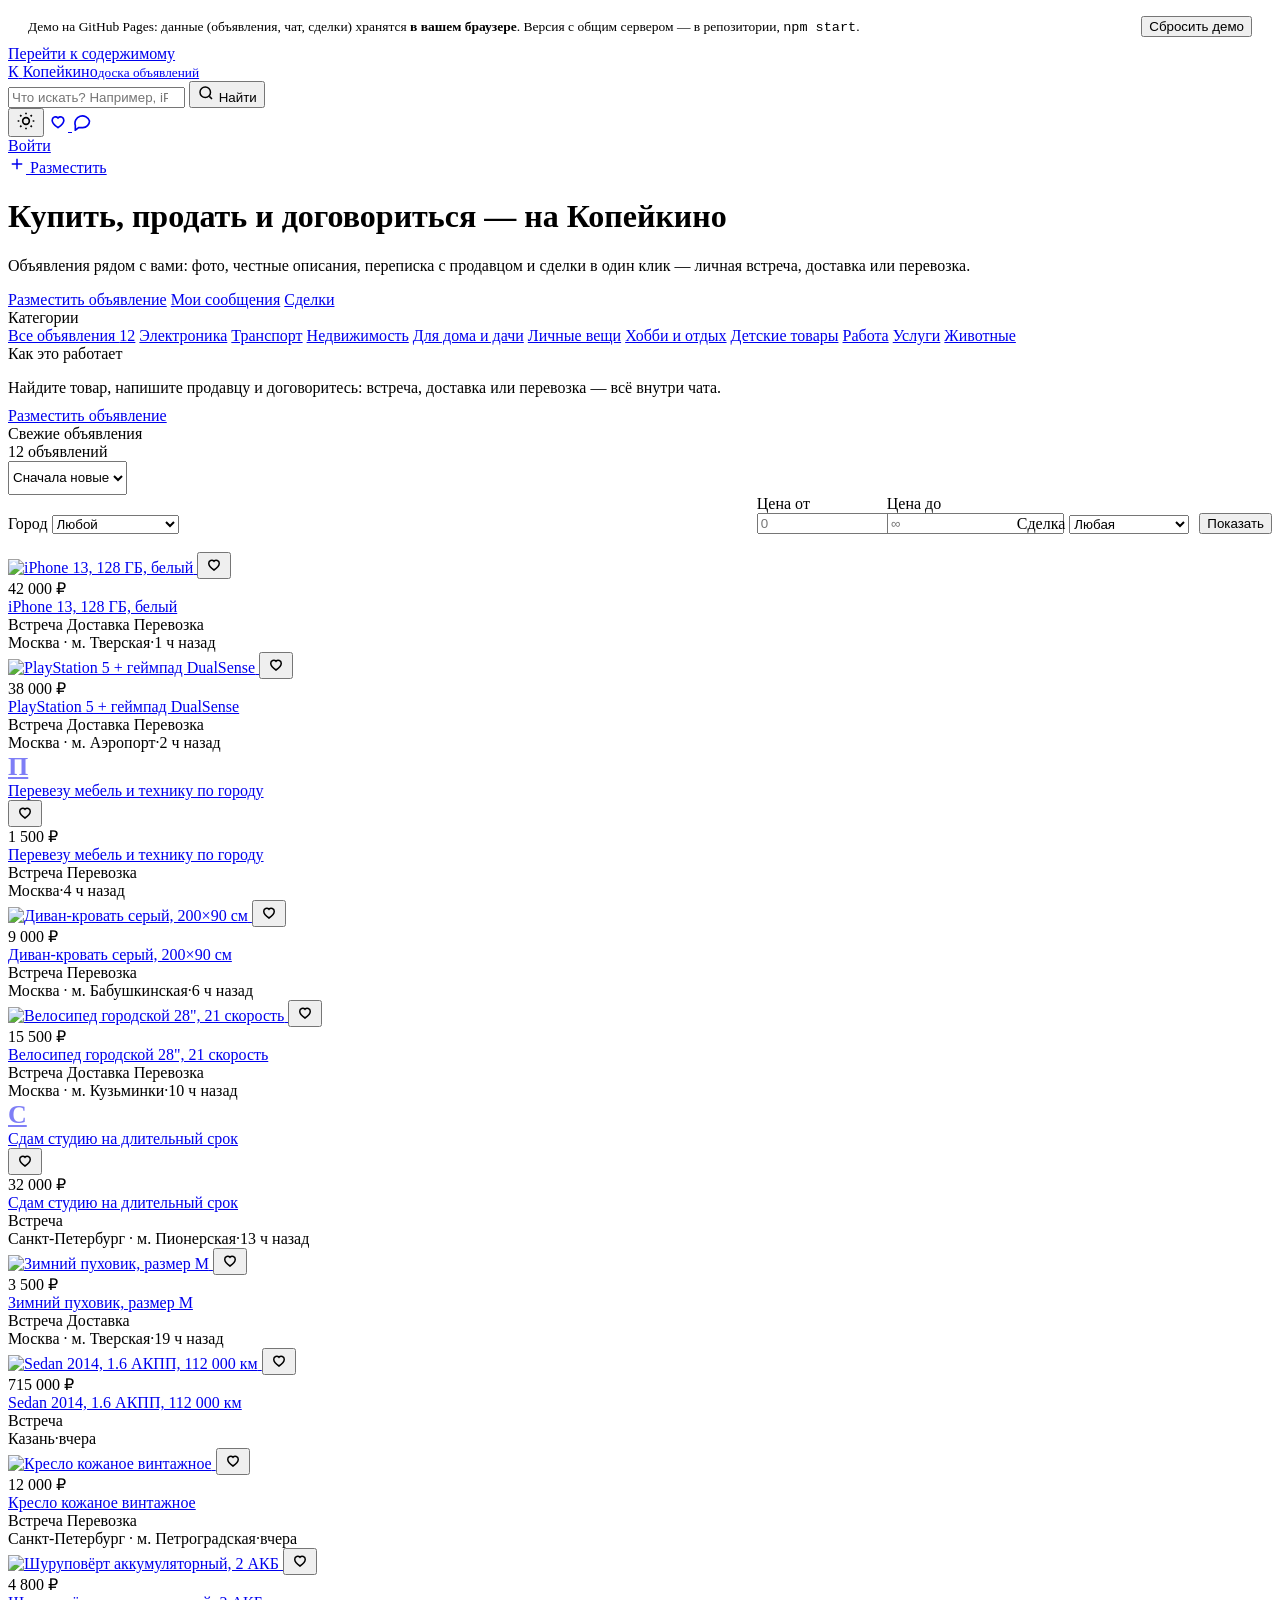
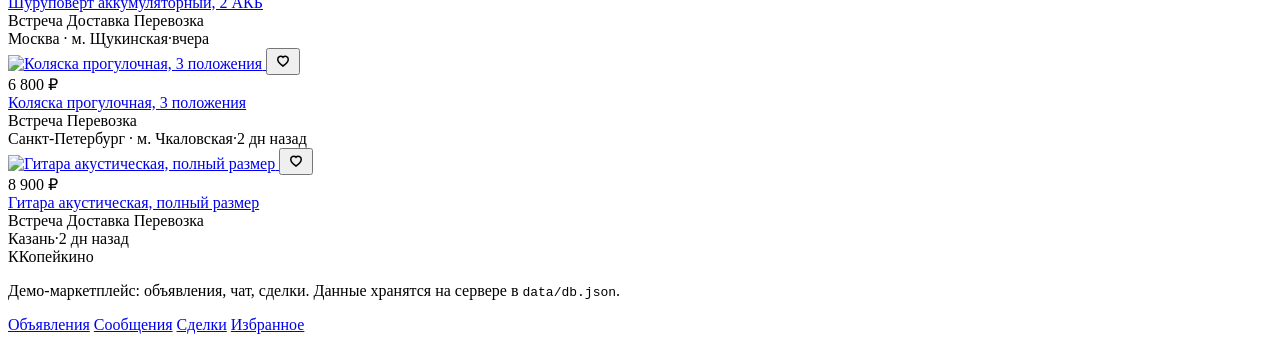
==== index.html @ 9f77a634 "Extract site files from HTML.HTML diff for GitHub Pages Co-authored-by: arena-agent <297053741+arena" ====
<!DOCTYPE html>
<html lang="ru" data-theme="light">
<head>
<meta charset="utf-8"/>
<meta name="viewport" content="width=device-width, initial-scale=1"/>
<meta name="theme-color" content="#ffffff"/>
<title>Копейкино — доска объявлений: купить, продать, договориться</title>
<meta name="description" content="Копейкино — бесплатная доска объявлений. Размещайте товары, переписывайтесь с покупателями, договаривайтесь о встрече, доставке или перевозке."/>
<link rel="icon" href="data:image/svg+xml,%3Csvg xmlns='http://www.w3.org/2000/svg' viewBox='0 0 100 100'%3E%3Ccircle cx='50' cy='50' r='46' fill='%2316a34a'/%3E%3Ctext x='50' y='70' font-size='58' font-weight='bold' text-anchor='middle' fill='%23fff'%3E%D0%9A%3C/text%3E%3C/svg%3E"/>
<script>
(function () {
  // GitHub Pages публикует проект в подкаталог /<repo>/: запоминаем базу путей.
  var path = location.pathname || '/';
  // /kopeka/  |  /kopeka/index.html  |  /kopeka/auth.html  ->  '/kopeka';  корень домена -> ''
  var seg = path.split('/').filter(Boolean);
  if (path.charAt(path.length - 1) !== '/' && /\.[a-z0-9]+$/i.test(path)) seg.pop(); // отрезаем файл
  if (seg.length > 1) seg = seg.slice(0, seg.length - 1); // остаётся только первый сегмент (база)
  var base = seg.length ? '/' + seg[0] : '';
  if (base === '/' || base === '/index.html') base = '';
  window.__BASE_PATH__ = base;
  document.addEventListener('DOMContentLoaded', function () {
    var b = window.__BASE_PATH__;
    if (!b) return;
    document.querySelectorAll('a[href^="/"]').forEach(function (a) {
      // префикс ставим всем ссылкам (важно для Ctrl+клика и «открыть в новой вкладке»),
      // а при обычном клике роутер снимает его сам — двойного префикса не будет
      var href = a.getAttribute('href');
      if (href.indexOf('//') === 0) return;
      if (href.indexOf(b + '/') === 0) return;
      a.setAttribute('href', b + href);
    });
  });
})();
</script></head>
<body>

<div id="static-notice" style="background:var(--primary-soft);border-bottom:1px solid var(--border);font-size:13.5px">
  <div class="container" style="display:flex;gap:10px;align-items:center;justify-content:space-between;padding:8px 20px;flex-wrap:wrap">
    <span>Демо на GitHub Pages: данные (объявления, чат, сделки) хранятся <b>в вашем браузере</b>. Версия с общим сервером — в репозитории, <code>npm start</code>.</span>
    <button class="btn btn-sm" id="reset-demo">Сбросить демо</button>
  </div>
</div>

<a class="skip-link" href="#app">Перейти к содержимому</a>
<header class="header">
  <div class="container header-inner">
    <a class="logo" href="/" data-link>
      <span class="coin">К</span>
      <span class="logo-text">Копейкино<small>доска объявлений</small></span>
    </a>

    <form class="search" id="header-search" autocomplete="off">
      <input type="search" name="q" placeholder="Что искать? Например, iPhone или диван" aria-label="Поиск объявлений"/>
      <button type="submit" class="btn btn-primary" aria-label="Найти">
        <svg viewBox="0 0 24 24" width="18" height="18" fill="none" stroke="currentColor" stroke-width="2"><circle cx="11" cy="11" r="7"/><path d="m20 20-3.5-3.5"/></svg>
        <span>Найти</span>
      </button>
    </form>

    <nav class="header-actions">
      <button class="icon-btn" id="theme-toggle" title="Сменить тему" aria-label="Сменить тему">
        <svg viewBox="0 0 24 24" width="20" height="20" fill="none" stroke="currentColor" stroke-width="2"><circle cx="12" cy="12" r="4"/><path d="M12 2v2M12 20v2M2 12h2M20 12h2M5 5l1.5 1.5M17.5 17.5 19 19M19 5l-1.5 1.5M6.5 17.5 5 19"/></svg>
      </button>
      <a class="icon-btn" href="/favorites" data-link title="Избранное" aria-label="Избранное">
        <svg viewBox="0 0 24 24" width="20" height="20" fill="none" stroke="currentColor" stroke-width="2"><path d="M12 20s-7-4.5-7-9a4 4 0 0 1 7-2.6A4 4 0 0 1 19 11c0 4.5-7 9-7 9Z"/></svg>
      </a>
      <a class="icon-btn" href="/chats" data-link title="Сообщения" aria-label="Сообщения">
        <svg viewBox="0 0 24 24" width="20" height="20" fill="none" stroke="currentColor" stroke-width="2"><path d="M21 12a8 8 0 0 1-8 8H8l-4 3v-5.5A8 8 0 1 1 21 12Z"/></svg>
        <span class="badge" id="unread-badge" hidden>0</span>
      </a>
      <div class="user-slot" id="user-slot"></div>
      <a class="btn btn-primary btn-post" href="/new" data-link>
        <svg viewBox="0 0 24 24" width="18" height="18" fill="none" stroke="currentColor" stroke-width="2"><path d="M12 5v14M5 12h14"/></svg>
        <span>Разместить</span>
      </a>
    </nav>
  </div>
</header>

<main id="app" tabindex="-1"></main>

<footer class="footer">
  <div class="container footer-inner">
    <div>
      <div class="logo small"><span class="coin">К</span><span class="logo-text">Копейкино</span></div>
      <p class="muted small">Демо-маркетплейс: объявления, чат, сделки. Данные хранятся на сервере в <code>data/db.json</code>.</p>
    </div>
    <div class="footer-links">
      <a href="/" data-link>Объявления</a>
      <a href="/chats" data-link>Сообщения</a>
      <a href="/deals" data-link>Сделки</a>
      <a href="/favorites" data-link>Избранное</a>
    </div>
  </div>
</footer>

<div id="toasts" class="toasts" role="status" aria-live="polite"></div>
<div id="modal-root"></div>


<script>
window.__KOPEIKINO_DEMO__ = {"users": [{"id": "u_1", "name": "Анна", "phone": "+79990000001", "city": "Москва", "password": null, "avatar": null, "about": "Продаю вещи из дома, всё в хорошем состоянии. Отвечаю быстро.", "ratingSum": 48, "ratingCount": 10, "createdAt": -142200000, "verified": true}, {"id": "u_2", "name": "Игорь", "phone": "+79990000002", "city": "Москва", "password": null, "avatar": null, "about": "Ремонт техники, перевозки по городу. Работаю официально.", "ratingSum": 45, "ratingCount": 9, "createdAt": -142200000, "verified": true}, {"id": "u_3", "name": "Мария", "phone": "+79990000003", "city": "Санкт-Петербург", "password": null, "avatar": null, "about": "Мебель и декор. Помогу с погрузкой.", "ratingSum": 19, "ratingCount": 4, "createdAt": -142200000, "verified": true}, {"id": "u_4", "name": "Павел", "phone": "+79990000004", "city": "Казань", "password": null, "avatar": null, "about": "Автомобили с историей. Проверка перед покупкой.", "ratingSum": 9, "ratingCount": 2, "createdAt": -142200000, "verified": true}], "ads": [{"id": "a_1", "ownerId": "u_1", "title": "iPhone 13, 128 ГБ, белый", "description": "Телефон в идеальном состоянии, аккумулятор 89%. В комплекте коробка и кабель. Не вскрывался, следов использования почти нет.\n\nВозможен обмен на iPhone 14 с моей доплатой.", "price": 42000, "category": "Электроника", "condition": "Хорошее", "city": "Москва", "metro": "м. Тверская", "photos": ["seed/iphone.jpg"], "deals": {"meeting": true, "delivery": true, "transfer": true}, "status": "active", "views": 148, "createdAt": -5400000, "updatedAt": -5400000}, {"id": "a_2", "ownerId": "u_1", "title": "Диван-кровать серый, 200×90 см", "description": "Раскладной диван-кровать, механизм «еврокнижка». Спальное место 200×90. Ткань не потёрта, есть небольшие следы на подлокотнике.\n\nСамовывоз или помогу организовать перевозку — есть знакомый водитель.", "price": 9000, "category": "Для дома и дачи", "condition": "Хорошее", "city": "Москва", "metro": "м. Бабушкинская", "photos": ["seed/sofa.jpg"], "deals": {"meeting": true, "delivery": false, "transfer": true}, "status": "active", "views": 96, "createdAt": -23400000, "updatedAt": -23400000}, {"id": "a_3", "ownerId": "u_2", "title": "Велосипед городской 28\", 21 скорость", "description": "Откатано один сезон, всё обслужено: новые колодки, смазка цепи. Рама 19\", рост 175–185 см. В подарок замок и насос.", "price": 15500, "category": "Хобби и отдых", "condition": "Отличное", "city": "Москва", "metro": "м. Кузьминки", "photos": ["seed/bike.jpg"], "deals": {"meeting": true, "delivery": true, "transfer": true}, "status": "active", "views": 210, "createdAt": -37800000, "updatedAt": -37800000}, {"id": "a_4", "ownerId": "u_4", "title": "Sedan 2014, 1.6 АКПП, 112 000 км", "description": "Один владелец, ПТС оригинал, сервисная книжка. Обслуживание по регламенту, недавно заменены масло и тормозные колодки. Показ в любое время по договорённости.", "price": 715000, "category": "Транспорт", "condition": "Хорошее", "city": "Казань", "metro": "", "photos": ["seed/car.jpg"], "deals": {"meeting": true, "delivery": false, "transfer": false}, "status": "active", "views": 1340, "createdAt": -91800000, "updatedAt": -91800000}, {"id": "a_5", "ownerId": "u_2", "title": "PlayStation 5 + геймпад DualSense", "description": "Консоль из первых партий, не перегревалась. В комплекте один геймпад, все провода, коробка. Могу продемонстрировать при встрече, подключим к телевизору.", "price": 38000, "category": "Электроника", "condition": "Отличное", "city": "Москва", "metro": "м. Аэропорт", "photos": ["seed/ps5.jpg"], "deals": {"meeting": true, "delivery": true, "transfer": true}, "status": "active", "views": 322, "createdAt": -9000000, "updatedAt": -9000000}, {"id": "a_6", "ownerId": "u_1", "title": "Зимний пуховик, размер M", "description": "Олива, тёплый, носился один сезон. Все молнии рабочие, капюшон снимается. Отправлю доставкой по РФ.", "price": 3500, "category": "Личные вещи", "condition": "Отличное", "city": "Москва", "metro": "м. Тверская", "photos": ["seed/jacket.jpg"], "deals": {"meeting": true, "delivery": true, "transfer": false}, "status": "active", "views": 64, "createdAt": -70200000, "updatedAt": -70200000}, {"id": "a_7", "ownerId": "u_3", "title": "Кресло кожаное винтажное", "description": "Настоящая кожа, каркас дуб. Есть естественная патина на подлокотниках. Тяжёлое, потребуется перевозка — помогу с погрузкой.", "price": 12000, "category": "Для дома и дачи", "condition": "Хорошее", "city": "Санкт-Петербург", "metro": "м. Петроградская", "photos": ["seed/armchair.jpg"], "deals": {"meeting": true, "delivery": false, "transfer": true}, "status": "active", "views": 158, "createdAt": -106200000, "updatedAt": -106200000}, {"id": "a_8", "ownerId": "u_2", "title": "Шуруповёрт аккумуляторный, 2 АКБ", "description": "Рабочий инструмент, два аккумулятора и зарядка в кейсе. Использовался на ремонте квартиры. Патрон без люфта.", "price": 4800, "category": "Для дома и дачи", "condition": "Хорошее", "city": "Москва", "metro": "м. Щукинская", "photos": ["seed/drill.jpg"], "deals": {"meeting": true, "delivery": true, "transfer": true}, "status": "active", "views": 73, "createdAt": -156600000, "updatedAt": -156600000}, {"id": "a_9", "ownerId": "u_3", "title": "Коляска прогулочная, 3 положения", "description": "Лёгкая, складывается одной рукой, входит в багажник. Колёса целые, ткань постирана. Есть дождевик.", "price": 6800, "category": "Детские товары", "condition": "Хорошее", "city": "Санкт-Петербург", "metro": "м. Чкаловская", "photos": ["seed/stroller.jpg"], "deals": {"meeting": true, "delivery": false, "transfer": true}, "status": "active", "views": 89, "createdAt": -185400000, "updatedAt": -185400000}, {"id": "a_10", "ownerId": "u_4", "title": "Гитара акустическая, полный размер", "description": "Звук ровный, гриф прямой, струны новые. Отдаю с чехлом и каподастром. Можно послушать при встрече.", "price": 8900, "category": "Хобби и отдых", "condition": "Хорошее", "city": "Казань", "metro": "", "photos": ["seed/guitar.jpg"], "deals": {"meeting": true, "delivery": true, "transfer": true}, "status": "active", "views": 121, "createdAt": -250200000, "updatedAt": -250200000}, {"id": "a_11", "ownerId": "u_3", "title": "Сдам студию на длительный срок", "description": "Светлая студия 26 м², вся мебель и техника. Интернет и вода включены. Только долгосрочная аренда, без животных.\n\nПоказ по договорённости, можно онлайн-показ по видео.", "price": 32000, "category": "Недвижимость", "condition": "Хорошее", "city": "Санкт-Петербург", "metro": "м. Пионерская", "photos": [], "deals": {"meeting": true, "delivery": false, "transfer": false}, "status": "active", "views": 410, "createdAt": -48600000, "updatedAt": -48600000}, {"id": "a_12", "ownerId": "u_2", "title": "Перевезу мебель и технику по городу", "description": "Газель, 2 грузчика, работаю по городу и области. Цена указана за первый час. Аккуратно, есть стяжки и одеяла. Оплата после разгрузки.", "price": 1500, "category": "Услуги", "condition": "Новое", "city": "Москва", "metro": "", "photos": [], "deals": {"meeting": true, "delivery": false, "transfer": true}, "status": "active", "views": 231, "createdAt": -16200000, "updatedAt": -16200000}], "chats": [{"id": "c_1", "adId": "a_1", "buyerId": "u_4", "sellerId": "u_1", "createdAt": -3600000, "updatedAt": 0}], "messages": [{"id": "m_1", "chatId": "c_1", "fromId": "u_4", "text": "Здравствуйте! Телефон ещё актуален?", "kind": "text", "createdAt": -3600000, "readBy": []}, {"id": "m_2", "chatId": "c_1", "fromId": "u_1", "text": "Да, актуален. Могу показать сегодня вечером или завтра днём.", "kind": "text", "createdAt": -3300000, "readBy": []}, {"id": "m_3", "chatId": "c_1", "fromId": "u_4", "text": "Давайте завтра в 18:00, у метро удобно?", "kind": "text", "createdAt": -2400000, "readBy": []}, {"id": "m_4", "chatId": "c_1", "fromId": "u_1", "text": "Удобно на Тверской, у выхода №3. Скинул карточку встречи.", "kind": "text", "createdAt": -1800000, "readBy": []}, {"id": "m_5", "chatId": "c_1", "fromId": "u_1", "text": "Встреча: м. Тверская, выход №3", "kind": "deal", "dealId": "d_1", "createdAt": -360000, "readBy": []}], "favorites": [{"userId": "u_4", "adId": "a_1", "createdAt": -9000000}], "deals": [{"id": "d_1", "adId": "a_1", "chatId": "c_1", "fromId": "u_1", "toId": "u_4", "type": "meet", "place": "м. Тверская, выход №3", "when": 73800000, "price": 41000, "comment": "Проверим телефон, если всё ок — рассчитаемся на месте.", "status": "proposed", "createdAt": -360000, "updatedAt": -360000}], "reviews": []};
window.__KOPEIKINO_DEMO_RELATIVE__ = true;  // метки времени в демо — смещения от момента загрузки
</script>
<script>
(function () {
  const CATEGORIES = ["Электроника", "Транспорт", "Недвижимость", "Для дома и дачи", "Личные вещи", "Хобби и отдых", "Детские товары", "Работа", "Услуги", "Животные"];
  const DEAL_TYPES = { meet: 'Личная встреча', delivery: 'Доставка', transfer: 'Перевозка' };
  const DEAL_STATUS = { proposed: 'Предложена', confirmed: 'Подтверждена', declined: 'Отклонена', done: 'Завершена', canceled: 'Отменена' };
  
// ---- клиентское хранилище (localStorage) ----
const DATA_KEY = 'kopeikino:data:v1';
const SESSION_KEY = 'kopeikino:session:v1';

function bytesToB64(bytes) { let s = ''; for (let i = 0; i < bytes.length; i++) s += String.fromCharCode(bytes[i]); return btoa(s); }
function hashPass(password) {
  const mix = 'kopeikino|' + String(password);
  const bytes = new Uint8Array(32);
  for (let round = 0; round < 5000; round++) {
    let h = 0x811c9dc5;
    for (let i = 0; i < mix.length; i++) { h ^= mix.charCodeAt(i) + round; h = Math.imul(h, 16777619) >>> 0; }
    bytes[round % 32] = (bytes[round % 32] ^ (h & 0xff)) & 0xff;
  }
  return 'demo$' + bytesToB64(bytes);
}
const TIME_FIELDS = { users: ['createdAt'], ads: ['createdAt', 'updatedAt'], chats: ['createdAt', 'updatedAt'],
  messages: ['createdAt'], favorites: ['createdAt'], deals: ['createdAt', 'updatedAt', 'when'], reviews: ['createdAt'] };

// В сборке метки времени демо хранятся как смещения от «сейчас» — так сборка
// воспроизводима, а демо на сайте всегда выглядит свежим. Здесь переводим их в даты.
function hydrateDemo(seed) {
  const now = Date.now();
  Object.keys(TIME_FIELDS).forEach((table) => {
    (seed[table] || []).forEach((row) => {
      TIME_FIELDS[table].forEach((field) => {
        if (typeof row[field] === 'number') row[field] = now + row[field];
      });
    });
  });
  return seed;
}

function seedData() {
  const seed = JSON.parse(JSON.stringify(window.__KOPEIKINO_DEMO__ || { version: 1, sessions: {}, users: [], ads: [], chats: [], messages: [], favorites: [], deals: [], reviews: [] }));
  if (window.__KOPEIKINO_DEMO_RELATIVE__) hydrateDemo(seed);
  seed.meta = { seeded: true };
  seed.users.forEach(u => { if (!u.password) u.password = hashPass('demo1234'); });
  return seed;
}

// Данные жили в localStorage, но там всего ~5 МБ: несколько фото — и сохранение
// молча падало (объявление «исчезало» после перезагрузки). Переходим на IndexedDB:
// она вмещает сотни мегабайт и не блокирует интерфейс.
const IDB_NAME = 'kopeikino';
const IDB_STORE = 'state';
const IDB_KEY = 'data';
let memData = null;      // рабочая копия в памяти (синхронное чтение)
let idb = null;          // открытая база
let idbFailedAt = 0;     // когда IndexedDB отказала (чтобы не ждать её на каждой операции)
let persistChain = Promise.resolve();
let lastPersistError = null;

// Если хранилище недоступно, повторяем попытку не чаще раза в 30 секунд:
// иначе каждая операция снова ждала бы таймаут, и страница «висела» бы на скелетоне.
const IDB_RETRY_MS = 30000;

function openIdb() {
  if (idb) return Promise.resolve(idb);
  if (idbFailedAt && Date.now() - idbFailedAt < IDB_RETRY_MS) return Promise.resolve(null);
  return new Promise((resolve) => {
    let done = false;
    const finish = (db) => {
      if (done) return; done = true;
      if (!db) idbFailedAt = Date.now();
      resolve(db);
    };
    let req;
    try { req = indexedDB.open(IDB_NAME, 1); } catch (e) { return finish(null); }
    if (!req) return finish(null);
    // Страховка: в части браузеров (жёсткая приватность, встроенные браузеры мессенджеров,
    // webview) запрос может вообще не ответить — без таймаута страница осталась бы пустой.
    setTimeout(() => finish(null), 1500);
    req.onupgradeneeded = () => { try { req.result.createObjectStore(IDB_STORE); } catch (e) {} };
    req.onsuccess = () => { idb = req.result; idbFailedAt = 0; finish(idb); };
    req.onerror = () => finish(null);
    req.onblocked = () => finish(null);
  });
}

function idbGet() {
  return openIdb().then((db) => {
    if (!db) return null;
    return new Promise((resolve) => {
      try {
        const tx = db.transaction(IDB_STORE, 'readonly').objectStore(IDB_STORE).get(IDB_KEY);
        tx.onsuccess = () => resolve(tx.result || null);
        tx.onerror = () => resolve(null);
      } catch (e) { resolve(null); }
    });
  });
}

function idbPut(value) {
  return openIdb().then((db) => {
    if (!db) throw new Error('no-idb');
    return new Promise((resolve, reject) => {
      try {
        const tx = db.transaction(IDB_STORE, 'readwrite');
        tx.objectStore(IDB_STORE).put(value, IDB_KEY);
        tx.oncomplete = () => resolve(true);
        tx.onerror = () => reject(tx.error || new Error('save-failed'));
        tx.onabort = () => reject(tx.error || new Error('save-aborted'));
      } catch (e) { reject(e); }
    });
  });
}

// Синхронное чтение всегда из памяти; память наполняется при старте (initStore)
function readData() {
  if (!memData) memData = seedData();
  return memData;
}

// Сколько примерно свободно в хранилище (если браузер умеет рассказать)
async function storageInfo() {
  try {
    if (navigator.storage && navigator.storage.estimate) {
      const e = await navigator.storage.estimate();
      return { usage: e.usage || 0, quota: e.quota || 0 };
    }
  } catch (e) {}
  return { usage: 0, quota: 0 };
}

// Сохранение: пишем в память сразу, на диск — по цепочке (чтобы не гонялись записи).
// Возвращаем промис с ошибкой записи (если она случится), но не «залипаем» ею для чтения.
let pendingSnapshot = null;   // что уже отправлено на запись

function writeData(d, force) {
  memData = d;
  const snapshot = JSON.stringify(d);
  // Одинаковые снимки подряд второй раз не пишем: частые GET-чтения (просмотры,
  // прочитанность) не должны гонять мегабайты в IndexedDB на каждый переход.
  if (!force && snapshot === pendingSnapshot) return persistChain;
  pendingSnapshot = snapshot;
  const task = persistChain.then(() => idbPut(snapshot)).then(
    () => { return true; },
    (err) => { pendingSnapshot = null; console.error('Не удалось сохранить данные:', err); throw err; }
  );
  persistChain = task.catch(() => {}); // цепочка продолжается даже после ошибки
  return task;
}

// Ждём, пока все записи доедут до IndexedDB (нужно перед перезагрузкой)
function flushData() { return persistChain.catch(() => {}); }

async function initStore() {
  try { if (navigator.storage && navigator.storage.persist) await navigator.storage.persist(); } catch (e) {}
  const stored = await idbGet();
  if (stored) {
    try { memData = JSON.parse(stored); } catch (e) { memData = seedData(); }
  } else {
    // миграция со старой версии на localStorage (если там что-то есть)
    let legacy = null;
    try { legacy = localStorage.getItem('kopeikino:data:v1'); } catch (e) {}
    if (legacy) {
      try { memData = JSON.parse(legacy); } catch (e) { memData = seedData(); }
      try { localStorage.removeItem('kopeikino:data:v1'); } catch (e) {}
    } else {
      memData = seedData();
    }
    writeData(memData, true);
  }
  return memData;
}

function getSession() { try { return localStorage.getItem(SESSION_KEY); } catch (e) { return null; } }
function setSession(id) { try { localStorage.setItem(SESSION_KEY, id || ''); } catch (e) {} }

function normalizePhone(raw) {
  const digits = String(raw || '').replace(/\D/g, '');
  if (digits.length === 11 && digits[0] === '8') return '+7' + digits.slice(1);
  if (digits.length === 11 && digits[0] === '7') return '+' + digits;
  if (digits.length === 10) return '+7' + digits;
  return null;
}

/* ---------- формат ответов: 1:1 с сервером ---------- */
const repo = {
  nextId(prefix) { return prefix + Math.random().toString(36).slice(2, 10); },

  me(d) {
    const sid = getSession();
    const u = d.users.find(x => x.id === sid) || null;
    if (!u) return { user: null };
    return {
      user: publicUser(u),
      counts: {
        ads: d.ads.filter(x => x.ownerId === u.id && x.status === 'active').length,
        chats: d.chats.filter(c => c.buyerId === u.id || c.sellerId === u.id).length,
        favorites: d.favorites.filter(f => f.userId === u.id).length,
        deals: d.deals.filter(x => (x.fromId === u.id || x.toId === u.id) && !['done', 'canceled', 'declined'].includes(x.status)).length,
      },
    };
  },

  login(d, body) {
    const phone = normalizePhone(body.phone);
    const u = d.users.find(x => x.phone === phone);
    if (!u || u.password !== hashPass(body.password)) { const e = new Error('Неверный телефон или пароль'); e.status = 401; throw e; }
    setSession(u.id);
    return { user: publicUser(u) };
  },

  register(d, body) {
    const name = String(body.name || '').trim();
    const phone = normalizePhone(body.phone);
    const password = String(body.password || '');
    if (name.length < 2) { const e = new Error('Укажите имя'); e.status = 400; throw e; }
    if (!phone) { const e = new Error('Телефон в формате +7 999 000-00-00'); e.status = 400; throw e; }
    if (password.length < 6) { const e = new Error('Пароль не короче 6 символов'); e.status = 400; throw e; }
    if (d.users.some(u => u.phone === phone)) { const e = new Error('Такой номер уже зарегистрирован'); e.status = 409; throw e; }
    const u = { id: this.nextId('u_'), name, phone, password: hashPass(password), city: String(body.city || 'Москва'),
      about: '', avatar: null, ratingSum: 0, ratingCount: 0, createdAt: Date.now(), verified: false };
    d.users.push(u);
    setSession(u.id);
    return { user: publicUser(u) };
  },

  logout() { setSession(''); return { ok: true }; },

  patchMe(d, body) {
    const sid = getSession();
    const u = d.users.find(x => x.id === sid);
    if (!u) { const e = new Error('Нужно войти в аккаунт'); e.status = 401; throw e; }
    if (body.name != null) { if (String(body.name).trim().length < 2) { const e = new Error('Слишком короткое имя'); e.status = 400; throw e; } u.name = String(body.name).trim(); }
    if (body.city != null) u.city = String(body.city).slice(0, 80);
    if (body.about != null) u.about = String(body.about).slice(0, 500);
    if (body.phone != null) {
      const phone = normalizePhone(body.phone);
      if (!phone) { const e = new Error('Некорректный телефон'); e.status = 400; throw e; }
      if (d.users.some(x => x.phone === phone && x.id !== u.id)) { const e = new Error('Телефон занят'); e.status = 409; throw e; }
      u.phone = phone;
    }
    return { user: publicUser(u) };
  },

  searchAds(d, params) {
    const q = (params.q || '').trim().toLowerCase();
    const category = params.category || '';
    const city = params.city || '';
    const min = Number(params.min || 0);
    const max = Number(params.max || 0);
    const sort = params.sort || 'new';
    const onlyMine = params.owner === 'me';
    const deal = params.deal || '';
    const limit = Math.min(Number(params.limit || 24), 60);
    const offset = Number(params.offset || 0);
    const sid = getSession();
    let list = d.ads.filter(a => a.status !== 'deleted');
    if (onlyMine) list = d.ads.filter(a => a.ownerId === sid); // автор видит и архив
    else list = list.filter(a => a.status === 'active');
    if (category) list = list.filter(a => a.category === category);
    if (city) list = list.filter(a => a.city.toLowerCase() === city.toLowerCase());
    if (min) list = list.filter(a => a.price >= min);
    if (max) list = list.filter(a => a.price <= max);
    if (deal === 'delivery') list = list.filter(a => a.deals && a.deals.delivery);
    if (deal === 'transfer') list = list.filter(a => a.deals && a.deals.transfer);
    if (deal === 'meeting') list = list.filter(a => a.deals && a.deals.meeting);
    if (q) list = list.filter(a => (a.title + ' ' + a.description + ' ' + a.city + ' ' + a.category).toLowerCase().includes(q));
    const sorted = list.slice().sort((a, b) => {
      if (sort === 'price-asc') return a.price - b.price;
      if (sort === 'price-desc') return b.price - a.price;
      if (sort === 'views') return (b.views || 0) - (a.views || 0);
      return b.createdAt - a.createdAt;
    });
    return {
      total: sorted.length,
      items: sorted.slice(offset, offset + limit).map(a => adView(d, a)),
      categories: CATEGORIES,
      cities: [...new Set(d.ads.filter(a => a.status === 'active').map(a => a.city))].sort(),
    };
  },

  getAd(d, id) {
    const ad = d.ads.find(x => x.id === id);
    const sid = getSession();
    const mine = ad && ad.ownerId === sid;
    // своё объявление автор видит в любом статусе (иначе снятое нельзя вернуть),
    // а посторонним снятое и проданное объявление не показываем по прямой ссылке
    if (!ad || (ad.status !== 'active' && !mine)) {
      const e = new Error('Объявление не найдено'); e.status = 404; throw e;
    }
    ad.views = (ad.views || 0) + 1;
    const similar = d.ads.filter(x => x.id !== ad.id && x.status === 'active' && x.category === ad.category)
      .sort((x, y) => Math.abs(x.price - ad.price) - Math.abs(y.price - ad.price)).slice(0, 4)
      .map(x => adView(d, x));
    return { ad: adView(d, ad), similar };
  },

  createAd(d, body) {
    const sid = getSession();
    const u = d.users.find(x => x.id === sid);
    if (!u) { const e = new Error('Нужно войти в аккаунт'); e.status = 401; throw e; }
    const title = String(body.title || '').trim();
    if (title.length < 5) { const e = new Error('Заголовок не короче 5 символов'); e.status = 400; throw e; }
    const price = Math.round(Number(body.price));
    if (!Number.isFinite(price) || price < 0) { const e = new Error('Укажите цену числом'); e.status = 400; throw e; }
    if (!CATEGORIES.includes(body.category)) { const e = new Error('Выберите категорию'); e.status = 400; throw e; }
    const ad = {
      id: this.nextId('a_'), ownerId: u.id, title: title.slice(0, 120),
      description: String(body.description || '').slice(0, 5000), price, category: body.category,
      condition: String(body.condition || 'Хорошее').slice(0, 40),
      city: String(body.city || u.city || 'Москва').slice(0, 80), metro: String(body.metro || '').slice(0, 80),
      photos: (body.photos || []).slice(0, 8), deals: {
        meeting: body.deals ? !!body.deals.meeting : true,
        delivery: body.deals ? !!body.deals.delivery : false,
        transfer: body.deals ? !!body.deals.transfer : false,
      },
      status: 'active', views: 0, createdAt: Date.now(), updatedAt: Date.now(),
    };
    d.ads.push(ad);
    return { ad: adView(d, ad) };
  },

  patchAd(d, id, body) {
    const sid = getSession();
    const ad = d.ads.find(x => x.id === id);
    if (!ad) { const e = new Error('Объявление не найдено'); e.status = 404; throw e; }
    if (ad.ownerId !== sid) { const e = new Error('Это не ваше объявление'); e.status = 403; throw e; }
    if (body.title != null) ad.title = String(body.title).slice(0, 120);
    if (body.description != null) ad.description = String(body.description).slice(0, 5000);
    if (body.price != null) ad.price = Math.round(Number(body.price));
    if (body.category != null && CATEGORIES.includes(body.category)) ad.category = body.category;
    if (body.city != null) ad.city = String(body.city).slice(0, 80);
    if (body.metro != null) ad.metro = String(body.metro).slice(0, 80);
    if (body.condition != null) ad.condition = String(body.condition).slice(0, 40);
    if (body.status === 'archived' || body.status === 'active') {
      if (ad.status === 'sold' && body.status === 'active') { const e = new Error('Объявление уже продано — создайте новое'); e.status = 409; throw e; }
      ad.status = body.status;
    }
    if (Array.isArray(body.photos)) ad.photos = body.photos.slice(0, 8);
    if (body.deals) ad.deals = { meeting: !!body.deals.meeting, delivery: !!body.deals.delivery, transfer: !!body.deals.transfer };
    ad.updatedAt = Date.now();
    return { ad: adView(d, ad) };
  },

  deleteAd(d, id) {
    const sid = getSession();
    const ad = d.ads.find(x => x.id === id);
    if (!ad) { const e = new Error('Объявление не найдено'); e.status = 404; throw e; }
    if (ad.ownerId !== sid) { const e = new Error('Это не ваше объявление'); e.status = 403; throw e; }
    // снятие = архив: объявление уходит из поиска, но остаётся у автора
    ad.status = 'archived'; ad.updatedAt = Date.now();
    return { ok: true, status: 'archived' };
  },

  toggleFavorite(d, adId) {
    const sid = getSession();
    if (!sid) { const e = new Error('Нужно войти в аккаунт'); e.status = 401; throw e; }
    const i = d.favorites.findIndex(f => f.userId === sid && f.adId === adId);
    if (i >= 0) { d.favorites.splice(i, 1); return { favorite: false }; }
    d.favorites.push({ userId: sid, adId, createdAt: Date.now() });
    return { favorite: true };
  },

  favorites(d) {
    const sid = getSession();
    if (!sid) { const e = new Error('Нужно войти в аккаунт'); e.status = 401; throw e; }
    const items = d.favorites.filter(f => f.userId === sid).sort((a, b) => b.createdAt - a.createdAt)
      .map(f => d.ads.find(a => a.id === f.adId)).filter(a => a && a.status !== 'deleted').map(a => adView(d, a));
    return { items };
  },

  chats(d) {
    const sid = getSession();
    if (!sid) { const e = new Error('Нужно войти в аккаунт'); e.status = 401; throw e; }
    const items = d.chats.filter(c => c.buyerId === sid || c.sellerId === sid)
      .map(c => chatView(d, c, sid)).sort((a, b) => b.updatedAt - a.updatedAt);
    return { items, unreadTotal: items.reduce((s, c) => s + c.unread, 0) };
  },

  createChat(d, body) {
    const sid = getSession();
    if (!sid) { const e = new Error('Нужно войти в аккаунт'); e.status = 401; throw e; }
    const ad = d.ads.find(x => x.id === body.adId);
    if (!ad) { const e = new Error('Объявление не найдено'); e.status = 404; throw e; }
    if (ad.ownerId === sid) { const e = new Error('Это ваше объявление — вам напишут покупатели'); e.status = 400; throw e; }
    let chat = d.chats.find(c => c.adId === ad.id && c.buyerId === sid);
    if (!chat) { chat = { id: this.nextId('c_'), adId: ad.id, buyerId: sid, sellerId: ad.ownerId, createdAt: Date.now(), updatedAt: Date.now() }; d.chats.push(chat); }
    if (body.text) {
      d.messages.push({ id: this.nextId('m_'), chatId: chat.id, fromId: sid, text: String(body.text).slice(0, 4000), kind: 'text', createdAt: Date.now(), readBy: [sid] });
      chat.updatedAt = Date.now();
    }
    return { chat: chatView(d, chat, sid) };
  },

  chatMessages(d, chatId) {
    const sid = getSession();
    const chat = d.chats.find(c => c.id === chatId);
    if (!chat || (chat.buyerId !== sid && chat.sellerId !== sid)) { const e = new Error('Чат не найден'); e.status = 404; throw e; }
    const msgs = d.messages.filter(m => m.chatId === chat.id);
    msgs.forEach(m => { m.readBy = m.readBy || []; if (!m.readBy.includes(sid)) m.readBy.push(sid); });
    const peerId = chat.buyerId === sid ? chat.sellerId : chat.buyerId;
    return {
      chat: chatView(d, chat, sid),
      messages: msgs.map(m => ({ id: m.id, fromId: m.fromId, text: m.text, kind: m.kind, dealId: m.dealId || null, createdAt: m.createdAt, mine: m.fromId === sid })),
      deals: d.deals.filter(x => x.chatId === chat.id).map(x => dealView(d, x, sid)),
      peer: publicUser(d.users.find(u => u.id === peerId)),
    };
  },

  sendMessage(d, chatId, body) {
    const sid = getSession();
    const chat = d.chats.find(c => c.id === chatId);
    if (!chat || (chat.buyerId !== sid && chat.sellerId !== sid)) { const e = new Error('Чат не найден'); e.status = 404; throw e; }
    const text = String(body.text || '').trim();
    if (!text) { const e = new Error('Пустое сообщение'); e.status = 400; throw e; }
    const m = { id: this.nextId('m_'), chatId: chat.id, fromId: sid, text: text.slice(0, 2000), kind: 'text', createdAt: Date.now(), readBy: [sid] };
    d.messages.push(m); chat.updatedAt = m.createdAt;
    return { message: { id: m.id, fromId: m.fromId, text: m.text, kind: m.kind, createdAt: m.createdAt, mine: true } };
  },

  createDeal(d, chatId, body) {
    const sid = getSession();
    const chat = d.chats.find(c => c.id === chatId);
    if (!chat || (chat.buyerId !== sid && chat.sellerId !== sid)) { const e = new Error('Чат не найден'); e.status = 404; throw e; }
    if (!DEAL_TYPES[body.type]) { const e = new Error('Выберите способ сделки'); e.status = 400; throw e; }
    const ad = d.ads.find(x => x.id === chat.adId);
    const price = body.price != null && body.price !== '' ? Math.round(Number(body.price)) : (ad ? ad.price : null);
    const when = body.when ? Number(body.when) : null;
    const deal = { id: this.nextId('d_'), adId: chat.adId, chatId: chat.id, fromId: sid,
      toId: chat.buyerId === sid ? chat.sellerId : chat.buyerId, type: body.type,
      place: String(body.place || '').slice(0, 200), when: Number.isFinite(when) ? when : null,
      price: Number.isFinite(price) ? price : null, comment: String(body.comment || '').slice(0, 1000),
      status: 'proposed', createdAt: Date.now(), updatedAt: Date.now() };
    d.deals.push(deal);
    const label = DEAL_TYPES[deal.type];
    const text = label + ': ' + (deal.place || 'место уточним в чате') + (deal.when ? ', ' + new Date(deal.when).toLocaleString('ru-RU', { day: '2-digit', month: 'long', hour: '2-digit', minute: '2-digit' }) : '');
    d.messages.push({ id: this.nextId('m_'), chatId: chat.id, fromId: sid, text, kind: 'deal', dealId: deal.id, createdAt: Date.now(), readBy: [sid] });
    chat.updatedAt = Date.now();
    return { deal: dealView(d, deal, sid) };
  },

  deals(d) {
    const sid = getSession();
    if (!sid) { const e = new Error('Нужно войти в аккаунт'); e.status = 401; throw e; }
    return { items: d.deals.filter(x => x.fromId === sid || x.toId === sid).sort((a, b) => b.updatedAt - a.updatedAt).map(x => dealView(d, x, sid)) };
  },

  dealStatus(d, dealId, body) {
    const sid = getSession();
    const deal = d.deals.find(x => x.id === dealId);
    if (!deal) { const e = new Error('Сделка не найдена'); e.status = 404; throw e; }
    if (deal.fromId !== sid && deal.toId !== sid) { const e = new Error('Нет доступа'); e.status = 403; throw e; }
    const next = body.status;
    if (!['confirmed', 'declined', 'done', 'canceled'].includes(next)) { const e = new Error('Недопустимый статус'); e.status = 400; throw e; }
    if (next === 'confirmed' && deal.toId !== sid) { const e = new Error('Подтвердить может только получатель предложения'); e.status = 403; throw e; }
    deal.status = next; deal.updatedAt = Date.now();
    if (next === 'done') {
      const ad = d.ads.find(x => x.id === deal.adId);
      if (ad && (ad.ownerId === deal.fromId || ad.ownerId === deal.toId)) { ad.status = 'sold'; ad.updatedAt = Date.now(); }
    }
    const chat = d.chats.find(c => c.id === deal.chatId);
    if (chat) {
      d.messages.push({ id: this.nextId('m_'), chatId: chat.id, fromId: sid, text: 'Сделка ' + DEAL_STATUS[next].toLowerCase(), kind: 'deal', dealId: deal.id, createdAt: Date.now(), readBy: [sid] });
      chat.updatedAt = Date.now();
    }
    return { deal: dealView(d, deal, sid) };
  },

  user(d, id) {
    const u = d.users.find(x => x.id === id);
    if (!u) { const e = new Error('Пользователь не найден'); e.status = 404; throw e; }
    const sid = getSession();
    return {
      user: publicUser(u),
      ads: d.ads.filter(x => x.ownerId === u.id && x.status === 'active').map(x => adView(d, x)),
      reviewsList: d.reviews.filter(r => r.toId === u.id).slice(-20).reverse().map(r => Object.assign({}, r, { author: publicUser(d.users.find(x => x.id === r.fromId)) })),
    };
  },

  review(d, body) {
    const sid = getSession();
    if (!sid) { const e = new Error('Нужно войти в аккаунт'); e.status = 401; throw e; }
    const target = d.users.find(u => u.id === body.toId);
    if (!target) { const e = new Error('Пользователь не найден'); e.status = 404; throw e; }
    if (target.id === sid) { const e = new Error('Себя оценивать не нужно :)'); e.status = 400; throw e; }
    const rating = Math.max(1, Math.min(5, Number(body.rating) || 5));
    const review = { id: this.nextId('r_'), fromId: sid, toId: target.id, rating, text: String(body.text || '').slice(0, 800), createdAt: Date.now() };
    d.reviews.push(review);
    target.ratingSum = (target.ratingSum || 0) + rating;
    target.ratingCount = (target.ratingCount || 0) + 1;
    return { review };
  },
};

// Фото должны быть абсолютными: адрес страницы меняется (pushState), а <img src="seed/...">
// после этого резолвится не туда. Подставляем базу публикации.
function photoUrl(p) {
  if (typeof p !== 'string' || !p) return p;
  if (/^(data:|https?:|\/\/|\/)/.test(p)) return p;
  return (window.__BASE_PATH__ || '') + '/' + p.replace(/^\.?\//, '');
}

function publicUser(u) {
  if (!u) return null;
  return { id: u.id, name: u.name, phone: u.phone, city: u.city, about: u.about, avatar: u.avatar,
    createdAt: u.createdAt, verified: u.verified,
    rating: u.ratingCount ? Math.round((u.ratingSum / u.ratingCount) * 10) / 10 : null, reviews: u.ratingCount };
}
function adView(d, ad) {
  const sid = getSession();
  const owner = d.users.find(u => u.id === ad.ownerId);
  return { id: ad.id, title: ad.title, description: ad.description, price: ad.price, category: ad.category,
    condition: ad.condition, city: ad.city, metro: ad.metro, photos: (ad.photos || []).map(photoUrl), deals: ad.deals,
    status: ad.status, views: ad.views || 0, createdAt: ad.createdAt, updatedAt: ad.updatedAt,
    ownerId: ad.ownerId, isMine: !!sid && sid === ad.ownerId,
    favorite: !!sid && d.favorites.some(f => f.userId === sid && f.adId === ad.id), owner: publicUser(owner) };
}
function chatView(d, chat, sid) {
  const ad = d.ads.find(a => a.id === chat.adId);
  const peerId = chat.buyerId === sid ? chat.sellerId : chat.buyerId;
  const peer = d.users.find(u => u.id === peerId);
  const msgs = d.messages.filter(m => m.chatId === chat.id);
  const last = msgs[msgs.length - 1] || null;
  const unread = msgs.filter(m => m.fromId !== sid && !(m.readBy || []).includes(sid)).length;
  return { id: chat.id, adId: chat.adId,
    ad: ad ? { id: ad.id, title: ad.title, price: ad.price, photos: (ad.photos || []).slice(0, 1).map(photoUrl), status: ad.status } : null,
    peer: publicUser(peer), role: chat.sellerId === sid ? 'seller' : 'buyer',
    lastMessage: last ? { text: last.text, kind: last.kind, createdAt: last.createdAt, mine: last.fromId === sid } : null,
    unread, updatedAt: last ? last.createdAt : chat.createdAt };
}
function dealView(d, deal, sid) {
  const ad = d.ads.find(a => a.id === deal.adId);
  const other = deal.fromId === sid ? deal.toId : deal.fromId;
  return { id: deal.id, adId: deal.adId,
    ad: ad ? { id: ad.id, title: ad.title, price: ad.price, photos: (ad.photos || []).slice(0, 1).map(photoUrl) } : null,
    chatId: deal.chatId, type: deal.type, typeLabel: DEAL_TYPES[deal.type] || deal.type,
    place: deal.place, when: deal.when, price: deal.price, comment: deal.comment,
    status: deal.status, statusLabel: DEAL_STATUS[deal.status] || deal.status,
    mine: deal.fromId === sid, peer: publicUser(d.users.find(u => u.id === other)),
    createdAt: deal.createdAt, updatedAt: deal.updatedAt };
}

/* ---------- подмена window.API: те же вызовы, но локально ---------- */
const META = {
  categories: CATEGORIES,
  cities: ['Казань', 'Москва', 'Санкт-Петербург'],
  dealTypes: Object.entries(DEAL_TYPES).map(([value, label]) => ({ value, label })),
  dealStatuses: DEAL_STATUS,
  demo: { phone: '+79990000001', password: 'demo1234' },
  stats: {},
  static: true,
};

async function respondAsync(fn) {
  const d = readData();
  const backup = JSON.stringify(d);
  let result;
  try {
    result = fn(d);
  } catch (e) {
    try { Object.assign(d, JSON.parse(backup)); } catch (err) {}
    throw e;
  }
  // Сохраняем и ждём завершения записи: иначе объявление «создалось» и пропадёт после перезагрузки
  let saveError = null;
  try {
    await writeData(d);
  } catch (e) {
    saveError = e;
  }
  if (saveError) {
    try { Object.assign(d, JSON.parse(backup)); } catch (err) {}
    const hint = saveError && /quota/i.test(String(saveError.name || saveError.message))
      ? 'В браузере закончилось место — удалите лишние фотографии или объявления.'
      : 'Хранилище браузера недоступно (например, режим инкогнито). Данные не сохранены.';
    const err = new Error('Не удалось сохранить изменения. ' + hint);
    err.status = 507;
    throw err;
  }
  return result;
}

function respond(fn) { return respondAsync(fn); }

// Для GET: данные меняются (просмотры, прочитанность), но если запись не удалась —
// это не повод ломать чтение. Интерфейс должен работать даже в режиме инкогнито.
async function respondRead(fn) {
  const d = readData();
  const result = fn(d);
  // Если хранилище недоступно, писать некуда — отдаём данные сразу, без ожидания таймаутов.
  if (idbFailedAt && !idb) return result;
  try { await writeData(d); } catch (e) { console.warn('Данные показаны, но не сохранены:', e && e.message); }
  return result;
}

// До готовности IndexedDB API отвечает «загрузка» — интерфейс этого не увидит,
// потому что app.js ждёт window.__STORE_READY__ (см. app.js)
let storeReady = false;

window.API = {
  get(path, params) {
    try {
      if (path === '/api/meta') {
        return Promise.resolve(Object.assign({}, META, (() => {
          const d = readData();
          return { stats: { ads: d.ads.filter(a => a.status === 'active').length, users: d.users.length, chats: d.chats.length },
            cities: [...new Set(d.ads.filter(a => a.status === 'active').map(a => a.city))].sort() };
        })()));
      }
      if (path === '/api/me') return Promise.resolve(respondRead(d => repo.me(d)));
      if (path === '/api/ads') return Promise.resolve(respondRead(d => repo.searchAds(d, params || {})));
      if (path.startsWith('/api/ads/')) return Promise.resolve(respondRead(d => repo.getAd(d, decodeURIComponent(path.slice('/api/ads/'.length)))));
      if (path === '/api/favorites') return Promise.resolve(respondRead(d => repo.favorites(d)));
      if (path === '/api/chats') return Promise.resolve(respondRead(d => repo.chats(d)));
      if (path.startsWith('/api/chats/')) return Promise.resolve(respondRead(d => repo.chatMessages(d, decodeURIComponent(path.split('/')[3]))));
      if (path === '/api/deals') return Promise.resolve(respondRead(d => repo.deals(d)));
      if (path.startsWith('/api/users/')) return Promise.resolve(respondRead(d => repo.user(d, decodeURIComponent(path.slice('/api/users/'.length)))));
      return Promise.reject(new Error('Неизвестный запрос: ' + path));
    } catch (e) { return Promise.reject(e); }
  },
  post(path, body) {
    try {
      const b = body || {};
      // Всё, что меняет данные, идёт через respond(): успех — только после записи на диск.
      // respondRead оставлен только для чтения и для операций, которые ничего не меняют.
      // Сессия живёт в localStorage, логин/регистрацию/выход сохранять в IndexedDB нечего —
      // отвечаем сразу, иначе на переполненном хранилище нельзя было бы даже войти.
      if (path === '/api/auth/login') return Promise.resolve(repo.login(readData(), b));
      if (path === '/api/auth/register') return Promise.resolve(repo.register(readData(), b));
      if (path === '/api/auth/logout') return Promise.resolve(repo.logout());
      if (path === '/api/ads') return Promise.resolve(respond(d => repo.createAd(d, b)));
      const fav = /^\/api\/ads\/([^/]+)\/favorite$/.exec(path);
      if (fav) return Promise.resolve(respond(d => repo.toggleFavorite(d, decodeURIComponent(fav[1]))));
      if (path === '/api/chats') return Promise.resolve(respond(d => repo.createChat(d, b)));
      const msg = /^\/api\/chats\/([^/]+)\/messages$/.exec(path);
      if (msg) return Promise.resolve(respond(d => repo.sendMessage(d, decodeURIComponent(msg[1]), b)));
      const dl = /^\/api\/chats\/([^/]+)\/deals$/.exec(path);
      if (dl) return Promise.resolve(respond(d => repo.createDeal(d, decodeURIComponent(dl[1]), b)));
      const st = /^\/api\/deals\/([^/]+)\/status$/.exec(path);
      if (st) return Promise.resolve(respond(d => repo.dealStatus(d, decodeURIComponent(st[1]), b)));
      if (path === '/api/reviews') return Promise.resolve(respond(d => repo.review(d, b)));
      return Promise.reject(new Error('Неизвестный запрос: ' + path));
    } catch (e) { return Promise.reject(e); }
  },
  patch(path, body) {
    try {
      const b = body || {};
      if (path === '/api/me') return Promise.resolve(respond(d => repo.patchMe(d, b)));
      const ad = /^\/api\/ads\/([^/]+)$/.exec(path);
      if (ad) return Promise.resolve(respond(d => repo.patchAd(d, decodeURIComponent(ad[1]), b)));
      return Promise.reject(new Error('Неизвестный запрос: ' + path));
    } catch (e) { return Promise.reject(e); }
  },
  del(path) {
    try {
      const ad = /^\/api\/ads\/([^/]+)$/.exec(path);
      if (ad) return Promise.resolve(respond(d => repo.deleteAd(d, decodeURIComponent(ad[1]))));
      return Promise.reject(new Error('Неизвестный запрос: ' + path));
    } catch (e) { return Promise.reject(e); }
  },
};

// EventSource в статике не нужен — мягкая заглушка, чтобы app.js не падал
if (typeof window.EventSource === 'function') {
  const Native = window.EventSource;
  window.EventSource = function (url) {
    if (String(url).indexOf('/api/events') === -1) return new Native(url);
    const listeners = {};
    return { addEventListener(t, f) { (listeners[t] = listeners[t] || []).push(f); }, close() {}, onerror: null };
  };
}

  window.__STORE_READY__ = initStore().catch((e) => { console.error('Хранилище', e); return null; });
  const btn = document.getElementById('reset-demo');
  if (btn) btn.onclick = async () => {
    if (!confirm('Вернуть демо-объявления, чат и сделки? Ваши локальные изменения пропадут.')) return;
    try { localStorage.removeItem('kopeikino:data:v1'); localStorage.removeItem('kopeikino:session:v1'); } catch (e) {}
    try {
      if (window.indexedDB) {
        // открытую базу нужно закрыть, иначе удаление повиснет в состоянии blocked
        try { if (idb && idb.close) idb.close(); } catch (e) {}
        idb = null; idbFailedAt = 0; memData = null; persistChain = Promise.resolve(); pendingSnapshot = null;
        const del = indexedDB.deleteDatabase('kopeikino');
        await new Promise((resolve) => { del.onsuccess = del.onerror = del.onblocked = resolve; setTimeout(resolve, 1500); });
      }
    } catch (e) {}
    location.reload();
  };
})();
</script>
<script>
/* Утилиты UI: форматирование, тосты, модальные окна, иконки. */
(function () {
  const esc = (s) => String(s == null ? '' : s)
    .replace(/&/g, '&amp;').replace(/</g, '&lt;').replace(/>/g, '&gt;')
    .replace(/"/g, '&quot;').replace(/'/g, '&#39;');

  const price = (n) => {
    if (n == null || n === '' || Number.isNaN(Number(n))) return 'Цена не указана';
    const v = Number(n);
    if (v === 0) return 'Даром';
    return v.toLocaleString('ru-RU').replace(/,/g, ' ') + ' ₽';
  };

  const compact = (n) => (n >= 1000 ? (n / 1000).toFixed(n % 1000 === 0 ? 0 : 1).replace('.', ',') + ' тыс.' : String(n));

  const timeAgo = (ts) => {
    const diff = Math.max(0, Date.now() - Number(ts || 0));
    const m = Math.floor(diff / 60000);
    if (m < 1) return 'только что';
    if (m < 60) return m + ' мин назад';
    const h = Math.floor(m / 60);
    if (h < 24) return h + ' ч назад';
    const d = Math.floor(h / 24);
    if (d === 1) return 'вчера';
    if (d < 7) return d + ' дн назад';
    return new Date(Number(ts)).toLocaleDateString('ru-RU', { day: 'numeric', month: 'short' });
  };

  const dateTime = (ts) => {
    if (!ts) return 'не выбрано';
    return new Date(Number(ts)).toLocaleString('ru-RU', {
      day: 'numeric', month: 'long', hour: '2-digit', minute: '2-digit',
    });
  };

  const clock = (ts) => new Date(Number(ts)).toLocaleTimeString('ru-RU', { hour: '2-digit', minute: '2-digit' });

  const initials = (name) => String(name || '?').trim().charAt(0).toUpperCase();

  const icons = {
    heart: '<svg viewBox="0 0 24 24" width="18" height="18" fill="none" stroke="currentColor" stroke-width="2"><path d="M12 20s-7-4.5-7-9a4 4 0 0 1 7-2.6A4 4 0 0 1 19 11c0 4.5-7 9-7 9Z"/></svg>',
    meet: '<svg viewBox="0 0 24 24" width="16" height="16" fill="none" stroke="currentColor" stroke-width="2"><path d="M12 21s7-5.5 7-11a7 7 0 1 0-14 0c0 5.5 7 11 7 11Z"/><circle cx="12" cy="10" r="2.5"/></svg>',
    delivery: '<svg viewBox="0 0 24 24" width="16" height="16" fill="none" stroke="currentColor" stroke-width="2"><path d="M3 7h11v9H3zM14 10h4l3 3v3h-7z"/><circle cx="7" cy="18" r="1.6"/><circle cx="17" cy="18" r="1.6"/></svg>',
    transfer: '<svg viewBox="0 0 24 24" width="16" height="16" fill="none" stroke="currentColor" stroke-width="2"><path d="M2 16h20M4 16V9h11l4 4v3"/><circle cx="8" cy="18" r="1.6"/><circle cx="17" cy="18" r="1.6"/></svg>',
    eye: '<svg viewBox="0 0 24 24" width="14" height="14" fill="none" stroke="currentColor" stroke-width="2"><path d="M2 12s3.5-6 10-6 10 6 10 6-3.5 6-10 6-10-6-10-6Z"/><circle cx="12" cy="12" r="2.5"/></svg>',
    chat: '<svg viewBox="0 0 24 24" width="18" height="18" fill="none" stroke="currentColor" stroke-width="2"><path d="M21 12a8 8 0 0 1-8 8H8l-4 3v-5.5A8 8 0 1 1 21 12Z"/></svg>',
    trash: '<svg viewBox="0 0 24 24" width="16" height="16" fill="none" stroke="currentColor" stroke-width="2"><path d="M4 7h16M9 7V5h6v2M6 7l1 13h10l1-13"/></svg>',
    check: '<svg viewBox="0 0 24 24" width="16" height="16" fill="none" stroke="currentColor" stroke-width="2.4"><path d="m4 12 5 5L20 6"/></svg>',
    x: '<svg viewBox="0 0 24 24" width="16" height="16" fill="none" stroke="currentColor" stroke-width="2.4"><path d="M6 6l12 12M18 6 6 18"/></svg>',
  };

  /* ---- тосты ---- */
  // ms — сколько держать сообщение. Важные ошибки (например, «не удалось сохранить»)
  // показываем дольше и разрешаем закрыть кликом, иначе их легко не заметить.
  function toast(text, kind, ms) {
    const host = document.getElementById('toasts');
    if (!host) return;
    const el = document.createElement('div');
    el.className = 'toast' + (kind === 'err' ? ' err' : '');
    // ошибки объявляем сразу (role=alert), обычные сообщения — вежливо (status)
    el.setAttribute('role', kind === 'err' ? 'alert' : 'status');
    el.textContent = text;
    const life = Number(ms) > 0 ? Number(ms) : 2600;
    host.appendChild(el);
    if (life > 4000) {
      el.style.cursor = 'pointer';
      el.title = 'Нажмите, чтобы закрыть';
      el.addEventListener('click', () => el.remove());
    }
    setTimeout(() => { el.style.opacity = '0'; el.style.transition = 'opacity .3s'; }, life);
    setTimeout(() => el.remove(), life + 400);
  }

  /* ---- модальное окно ---- */
  let modalOpener = null; // куда вернуть фокус после закрытия

  function modal({ title, body, footer, onMount }) {
    const root = document.getElementById('modal-root');
    root.innerHTML = '';
    modalOpener = document.activeElement;
    const backdrop = document.createElement('div');
    backdrop.className = 'modal-backdrop';
    backdrop.innerHTML = `
      <div class="modal" role="dialog" aria-modal="true" aria-label="${esc(title || 'Диалог')}">
        <div class="modal-head"><strong>${esc(title || '')}</strong>
          <button class="icon-btn" data-close aria-label="Закрыть">${icons.x}</button></div>
        <div class="modal-body">${body || ''}</div>
        ${footer ? `<div class="modal-foot">${footer}</div>` : ''}
      </div>`;
    root.appendChild(backdrop);
    // Видимость проверяем через computed style: offsetParent в некоторых окружениях
    // (и в jsdom) всегда null, из-за этого фокус не переходил в диалог.
    const isVisible = (el) => {
      if (el.disabled || el.hidden || el.getAttribute('aria-hidden') === 'true') return false;
      try {
        const st = window.getComputedStyle(el);
        if (st.display === 'none' || st.visibility === 'hidden') return false;
      } catch (e) {}
      return true;
    };
    const focusables = () => Array.from(backdrop.querySelectorAll('button, [href], input, select, textarea, [tabindex]:not([tabindex="-1"])'))
      .filter(isVisible);
    const close = () => {
      root.innerHTML = '';
      document.removeEventListener('keydown', onKey);
      // возвращаем фокус туда, откуда диалог открыли
      if (modalOpener && modalOpener.focus) { try { modalOpener.focus(); } catch (e) {} }
      modalOpener = null;
    };
    backdrop.addEventListener('click', (e) => {
      if (e.target === backdrop || e.target.closest('[data-close]')) close();
    });
    function onKey(e) {
      if (e.key === 'Escape') { close(); return; }
      // Tab внутри диалога не должен уводить фокус на страницу под ним
      if (e.key === 'Tab') {
        const list = focusables();
        if (!list.length) return;
        const first = list[0], last = list[list.length - 1];
        if (e.shiftKey && document.activeElement === first) { e.preventDefault(); last.focus(); }
        else if (!e.shiftKey && document.activeElement === last) { e.preventDefault(); first.focus(); }
      }
    }
    document.addEventListener('keydown', onKey);
    if (onMount) onMount(backdrop, close);
    // фокус — на первое поле диалога (или на кнопку закрытия)
    const list = focusables();
    const input = list.find((el) => /^(INPUT|TEXTAREA|SELECT)$/.test(el.tagName));
    try { (input || list[0] || backdrop).focus(); } catch (e) {}
    return { close, el: backdrop };
  }

  function confirmDialog(title, text, okLabel = 'Удалить') {
    return new Promise((resolve) => {
      modal({
        title,
        body: `<p>${esc(text)}</p>`,
        footer: `<button class="btn" data-close>Отмена</button><button class="btn btn-danger" data-ok>${esc(okLabel)}</button>`,
        onMount: (root, close) => {
          root.querySelector('[data-ok]').onclick = () => { close(); resolve(true); };
          root.querySelector('[data-close]').onclick = () => { close(); resolve(false); };
          root.querySelector('.modal-foot [data-close]').onclick = () => { close(); resolve(false); };
        },
      });
    });
  }

  /* ---- тема ---- */
  const THEME_KEY = 'kopeikino:theme';
  function applyTheme(t) {
    document.documentElement.setAttribute('data-theme', t);
    try { localStorage.setItem(THEME_KEY, t); } catch (e) {}
  }
  function initTheme() {
    let t = 'light';
    try { t = localStorage.getItem(THEME_KEY) || 'light'; } catch (e) {}
    applyTheme(t);
    const btn = document.getElementById('theme-toggle');
    if (btn) btn.onclick = () => {
      applyTheme(document.documentElement.getAttribute('data-theme') === 'dark' ? 'light' : 'dark');
    };
  }

  /* ---- чтение файлов в dataURL ---- */
  function readFileAsDataUrl(file) {
    return new Promise((resolve, reject) => {
      const r = new FileReader();
      r.onload = () => resolve(r.result);
      r.onerror = () => reject(new Error('Не удалось прочитать файл'));
      r.readAsDataURL(file);
    });
  }

  /* ---- ресайз картинки перед загрузкой (экономим трафик) ---- */
  async function compressImage(file, maxSide = 1100, quality = 0.78) {
    if (!/^image\//.test(file.type) || /gif$/.test(file.type)) return readFileAsDataUrl(file);
    const dataUrl = await readFileAsDataUrl(file);
    const img = await new Promise((resolve, reject) => {
      const i = new Image();
      i.onload = () => resolve(i);
      i.onerror = () => reject(new Error('Битое изображение'));
      i.src = dataUrl;
    });
    const scale = Math.min(1, maxSide / Math.max(img.width, img.height));
    if (scale === 1 && file.size < 400 * 1024) return dataUrl;
    const canvas = document.createElement('canvas');
    canvas.width = Math.round(img.width * scale);
    canvas.height = Math.round(img.height * scale);
    canvas.getContext('2d').drawImage(img, 0, 0, canvas.width, canvas.height);
    return canvas.toDataURL('image/jpeg', quality);
  }

  window.UI = {
    esc, price, compact, timeAgo, dateTime, clock, initials, icons,
    toast, modal, confirmDialog, initTheme, applyTheme, compressImage, readFileAsDataUrl,
  };
})();

</script>
<script>
/* Шаблоны страниц. Каждый view возвращает HTML-строку; app.js навешивает обработчики. */
(function () {
  const { esc, price, timeAgo, dateTime, clock, initials, icons, compact } = UI;

  // Метка поля: связываем с контролом через for/id, иначе клик по подписи не фокусирует
  // поле и скринридер не читает название («Имя», «Телефон», …).
  const label = (text, id) => `<label${id ? ` for="${id}"` : ''}>${esc(text)}</label>`;

  const noPhoto = (title) => `
    <div class="noimg" style="background:linear-gradient(135deg,var(--primary-soft),var(--bg2));color:var(--muted)">
      <div>
        <div style="font-size:26px;font-weight:900;color:var(--primary);opacity:.5">${esc(initials(title))}</div>
        <div>${esc(title || 'Без фото')}</div>
      </div>
    </div>`;

  function adCard(ad, opts) {
    if (!ad) return '';
    const o = opts || {};
    const cover = ad.photos && ad.photos[0];
    return `
    <article class="ad-card" data-ad-id="${esc(ad.id)}">
      <a class="ad-thumb" href="/ad/${esc(ad.id)}" data-link>
        ${cover ? `<img src="${esc(cover)}" alt="${esc(ad.title)}" loading="lazy"/>` : noPhoto(ad.title)}
        ${ad.status && ad.status !== 'active' ? `<span class="pill ${ad.status === 'sold' ? 'gold' : 'red'}" style="position:absolute;left:8px;top:8px">${ad.status === 'sold' ? 'Продано' : 'В архиве'}</span>` : ''}
      </a>
      ${o.showFav !== false && ad.status === 'active' ? `
        <button class="ad-fav ${ad.favorite ? 'on' : ''}" data-fav="${esc(ad.id)}" aria-label="В избранное">${icons.heart}</button>` : ''}
      <div class="ad-body">
        <div class="ad-price">${esc(price(ad.price))}</div>
        <a class="ad-name" href="/ad/${esc(ad.id)}" data-link>${esc(ad.title)}</a>
        <div class="ad-tags">
          ${ad.deals && ad.deals.meeting ? '<span class="tag">Встреча</span>' : ''}
          ${ad.deals && ad.deals.delivery ? '<span class="tag">Доставка</span>' : ''}
          ${ad.deals && ad.deals.transfer ? '<span class="tag">Перевозка</span>' : ''}
        </div>
        <div class="ad-meta"><span>${esc(ad.city)}${ad.metro ? ' · ' + esc(ad.metro) : ''}</span><span>·</span><span>${esc(timeAgo(ad.createdAt))}</span></div>
      </div>
    </article>`;
  }

  const sidebar = (state) => {
    const meta = state.meta || { categories: [], cities: [] };
    const cat = state.filters.category || '';
    return `
    <aside class="sidebar">
      <div class="card card-pad">
        <div class="card-title">Категории</div>
        <div>
          <a class="side-link ${cat ? '' : 'active'}" href="/" data-link>Все объявления <span class="muted small">${compact(meta.stats ? meta.stats.ads : '')}</span></a>
          ${meta.categories.map((c) => `
            <a class="side-link ${cat === c ? 'active' : ''}" href="/?category=${encodeURIComponent(c)}" data-link>${esc(c)}</a>`).join('')}
        </div>
      </div>
      <div class="card card-pad">
        <div class="card-title">Как это работает</div>
        <p class="small muted" style="margin-bottom:10px">Найдите товар, напишите продавцу и договоритесь: встреча, доставка или перевозка — всё внутри чата.</p>
        <a class="btn btn-primary btn-sm" href="/new" data-link>Разместить объявление</a>
      </div>
    </aside>`;
  };

  function home(state) {
    const f = state.filters;
    const items = state.ads || [];
    const meta = state.meta || { categories: [], cities: [] };
    return `
    <div class="container">
      <div class="hero">
        <h1>Купить, продать и договориться — на Копейкино</h1>
        <p>Объявления рядом с вами: фото, честные описания, переписка с продавцом и сделки в один клик — личная встреча, доставка или перевозка.</p>
        <div class="hero-actions">
          <a class="btn btn-primary" href="/new" data-link>Разместить объявление</a>
          <a class="btn" href="/chats" data-link>Мои сообщения</a>
          <a class="btn" href="/deals" data-link>Сделки</a>
        </div>
      </div>

      <div class="layout">
        ${sidebar(state)}
        <section>
          <div class="page-head">
            <div>
              <div class="page-title">${f.q ? 'Поиск: ' + esc(f.q) : cat(f)}</div>
              <div class="muted small">${state.total || 0} объявлений${f.city ? ' · ' + esc(f.city) : ''}${f.deal ? ' · ' + dealLabel(f.deal) : ''}</div>
            </div>
            <div class="chips">
              <select class="chip" id="sort-select" style="height:34px">
                <option value="new" ${f.sort === 'new' ? 'selected' : ''}>Сначала новые</option>
                <option value="price-asc" ${f.sort === 'price-asc' ? 'selected' : ''}>Дешевле</option>
                <option value="price-desc" ${f.sort === 'price-desc' ? 'selected' : ''}>Дороже</option>
                <option value="views" ${f.sort === 'views' ? 'selected' : ''}>Популярные</option>
              </select>
            </div>
          </div>

          <form class="card card-pad" id="filter-form" style="margin-bottom:18px;display:flex;gap:10px;flex-wrap:wrap;align-items:flex-end">
            <div class="field" style="flex:1;min-width:150px">${label('Город', 'filter-city')}
              <select class="select" name="city" id="filter-city">
                <option value="">Любой</option>
                ${meta.cities.map(c => `<option ${f.city === c ? 'selected' : ''}>${esc(c)}</option>`).join('')}
              </select>
            </div>
            <div class="field" style="width:120px">${label('Цена от', 'filter-min')}<input class="input" name="min" id="filter-min" type="number" min="0" value="${esc(f.min || '')}" placeholder="0"/></div>
            <div class="field" style="width:120px">${label('Цена до', 'filter-max')}<input class="input" name="max" id="filter-max" type="number" min="0" value="${esc(f.max || '')}" placeholder="∞"/></div>
            <div class="field" style="min-width:150px">${label('Сделка', 'filter-deal')}
              <select class="select" name="deal" id="filter-deal">
                <option value="">Любая</option>
                <option value="meeting" ${f.deal === 'meeting' ? 'selected' : ''}>Личная встреча</option>
                <option value="delivery" ${f.deal === 'delivery' ? 'selected' : ''}>Доставка</option>
                <option value="transfer" ${f.deal === 'transfer' ? 'selected' : ''}>Перевозка</option>
              </select>
            </div>
            <button class="btn btn-primary" type="submit">Показать</button>
            ${(f.city || f.min || f.max || f.deal || f.category) ? '<a class="btn btn-ghost" href="/" data-link>Сбросить</a>' : ''}
          </form>

          ${state.loading ? skeletonGrid() : (items.length ? `
            <div class="grid">${items.map(a => adCard(a)).join('')}</div>
            ${state.total > items.length ? `<div style="text-align:center;margin-top:22px"><button class="btn" id="more-btn">Показать ещё ${Math.min(24, state.total - items.length)}</button></div>` : ''}
          ` : `<div class="empty"><h3 style="margin-bottom:6px">Ничего не нашлось</h3><p>Попробуйте изменить фильтры или <a href="/new" data-link style="color:var(--primary)">разместите своё объявление</a>.</p></div>`)}
        </section>
      </div>
    </div>`;
  }

  function cat(f) {
    return f.category ? esc(f.category) : 'Свежие объявления';
  }
  function dealLabel(d) {
    return { meeting: 'личная встреча', delivery: 'доставка', transfer: 'перевозка' }[d] || d;
  }
  function skeletonGrid() {
    return `<div class="grid">${Array.from({ length: 6 }).map(() => socketCard()).join('')}</div>`;
  }
  function socketCard() {
    return `<div class="ad-card" style="border:0;box-shadow:none"><div class="skeleton" style="aspect-ratio:4/3"></div><div style="padding:12px"><div class="skeleton" style="height:18px;width:50%;margin-bottom:8px"></div><div class="skeleton" style="height:14px"></div></div></div>`;
  }

  /* ---------------- страница объявления ---------------- */
  function adPage(state) {
    const ad = state.ad;
    if (!ad) return notFound();
    const cover = ad.photos && ad.photos[0];
    const owner = ad.owner || {};
    const isMine = ad.isMine;
    const statusPill = ad.status === 'active'
      ? '<span class="pill green">Активно</span>'
      : ad.status === 'sold'
        ? '<span class="pill gold">Продано</span>'
        : '<span class="pill red">Снято с публикации</span>';
    return `
    <div class="container">
      <div class="muted small" style="margin-bottom:14px">
        <a href="/" data-link>Главная</a> / <a href="/?category=${encodeURIComponent(ad.category)}" data-link>${esc(ad.category)}</a> / ${esc(ad.title)}
      </div>
      <div class="ad-page">
        <div>
          <div class="gallery">
            ${cover ? `<img class="main-img" id="main-img" src="${esc(cover)}" alt="${esc(ad.title)}"/>` : noPhoto(ad.title)}
            ${ad.photos.length > 1 ? `<div class="gallery-thumbs">${ad.photos.map((p, i) => `<img src="${esc(p)}" data-thumb="${esc(p)}" class="${i === 0 ? 'active' : ''}" alt=""/>`).join('')}</div>` : ''}
          </div>

          <div class="ad-details">
            <div class="chips" style="margin-bottom:10px">
              ${statusPill}
              <span class="pill">${icons.eye} ${ad.views} просмотров</span>
              <span class="pill">${esc(timeAgo(ad.createdAt))}</span>
            </div>
            <h1>${esc(ad.title)}</h1>
            <div class="price-big">${esc(price(ad.price))}</div>

            <dl class="specs">
              <div class="spec"><dt>Категория</dt><dd>${esc(ad.category)}</dd></div>
              <div class="spec"><dt>Состояние</dt><dd>${esc(ad.condition)}</dd></div>
              <div class="spec"><dt>Город</dt><dd>${esc(ad.city)}</dd></div>
              <div class="spec"><dt>Район / метро</dt><dd>${esc(ad.metro || '—')}</dd></div>
            </dl>

            <h3 style="margin:18px 0 6px;font-size:16px">Описание</h3>
            <p class="description">${esc(ad.description || 'Продавец не добавил описание.')}</p>

            <h3 style="margin:22px 0 8px;font-size:16px">Как договоримся</h3>
            <div class="deal-options">
              ${ad.deals.meeting ? `<div class="deal-option"><span class="ic">${icons.meet}</span><div><b>Личная встреча</b><div class="small muted">Договоритесь о времени и месте в чате, проверьте товар на месте.</div></div></div>` : ''}
              ${ad.deals.delivery ? `<div class="deal-option"><span class="ic">${icons.delivery}</span><div><b>Доставка</b><div class="small muted">Согласуйте адрес и способ доставки в чате.</div></div></div>` : ''}
              ${ad.deals.transfer ? `<div class="deal-option"><span class="ic">${icons.transfer}</span><div><b>Перевозка</b><div class="small muted">Помощь с перевозкой крупногабаритных покупок.</div></div></div>` : ''}
            </div>
          </div>
        </div>

        <aside class="side-sticky">
          <div class="card card-pad">
            <div class="owner">
              <div class="avatar lg">${esc(initials(owner.name))}</div>
              <div>
                <a href="/user/${esc(owner.id)}" data-link><b>${esc(owner.name || 'Продавец')}</b></a>
                <div class="small muted">${owner.rating ? '★ ' + owner.rating + ' · ' + owner.reviews + ' отзывов' : 'Новый продавец'}</div>
                <div class="small muted">${esc(owner.city || '')}</div>
              </div>
            </div>
            <div style="display:flex;flex-direction:column;gap:8px;margin-top:14px">
              ${isMine ? `
                ${ad.status === 'active' ? `<a class="btn btn-primary" href="/edit/${esc(ad.id)}" data-link>Редактировать</a>` : ''}
                <a class="btn" href="/chats" data-link>Сообщения по объявлению</a>
                ${ad.status === 'active'
                  ? `<button class="btn btn-danger" data-delete-ad="${esc(ad.id)}">${icons.trash} Снять с публикации</button>`
                  : ad.status === 'archived'
                    ? `<button class="btn btn-primary" data-restore-ad="${esc(ad.id)}">${icons.check} Вернуть в публикацию</button>`
                    : ''}
              ` : `
                <button class="btn btn-primary" data-start-chat="${esc(ad.id)}">${icons.chat} Написать продавцу</button>
                <button class="btn" data-fav="${esc(ad.id)}">${icons.heart} ${ad.favorite ? 'В избранном' : 'В избранное'}</button>
                <a class="btn" href="/user/${esc(owner.id)}" data-link>Профиль продавца</a>
                <button class="btn btn-ghost" data-show-phone="${esc(owner.phone || '')}">Показать телефон</button>
              `}
            </div>
            <p class="small muted" style="margin-top:12px">Не переводите предоплату незнакомым. Встречайтесь в людных местах.</p>
          </div>

          <div class="card card-pad">
            <div class="card-title">Безопасная сделка</div>
            <div class="deal-options">
              <div class="deal-option"><span class="ic">${icons.meet}</span><div><b>Встреча</b><div class="small muted">Назначьте место и время прямо в чате.</div></div></div>
              <div class="deal-option"><span class="ic">${icons.transfer}</span><div><b>Перевозка</b><div class="small muted">Обсудите грузчиков и транспорт.</div></div></div>
            </div>
          </div>
        </aside>
      </div>

      ${state.similar && state.similar.length ? `
        <h2 style="margin:30px 0 14px;font-size:20px">Похожие объявления</h2>
        <div class="grid">${state.similar.map(a => adCard(a)).join('')}</div>` : ''}
    </div>`;
  }

  /* ---------------- форма объявления ---------------- */
  function adForm(state) {
    const ad = state.editAd;
    const meta = state.meta || { categories: [], cities: [] };
    const photos = state.photos || (ad ? ad.photos.slice() : []);
    const v = ad || {};
    const deals = v.deals || { meeting: true, delivery: false, transfer: false };
    return `
    <div class="container">
      <div class="page-head"><div>
        <div class="page-title">${ad ? 'Редактировать объявление' : 'Новое объявление'}</div>
        <div class="muted small">Фотографии, честное описание и условия сделки повышают шансы на быструю продажу.</div>
      </div></div>

      <form class="form" id="ad-form">
        <div class="card card-pad">
          <div class="card-title">Фотографии <span class="muted small">до 8 штук</span></div>
          <div class="uploader" id="uploader">
            ${photos.map((p, i) => uploadTile(p, i)).join('')}
            ${photos.length < 8 ? `<label class="upload-add">
              <input type="file" id="photo-input" accept="image/*" multiple hidden/>
              <span style="font-size:22px;line-height:1">+</span><span>Добавить фото</span>
            </label>` : ''}
          </div>
          <p class="hint small muted" style="margin-top:8px">Первое фото станет обложкой. JPG/PNG/WEBP до 4 МБ.</p>
        </div>

        <div class="card card-pad" style="display:flex;flex-direction:column;gap:14px">
          <div class="field">
            <label for="f-title">Заголовок *</label>
            <input class="input" id="f-title" name="title" maxlength="120" required placeholder="Например: iPhone 13, 128 ГБ, белый" value="${esc(v.title || '')}"/>
          </div>
          <div class="row">
            <div class="field">
              <label for="f-category">Категория *</label>
              <select class="select" id="f-category" name="category" required>
                ${meta.categories.map(c => `<option ${v.category === c ? 'selected' : ''}>${esc(c)}</option>`).join('')}
              </select>
            </div>
            <div class="field">
              <label for="f-price">Цена, ₽ *</label>
              <input class="input" id="f-price" name="price" type="number" min="0" step="1" required placeholder="0" value="${v.price != null ? esc(v.price) : ''}"/>
            </div>
          </div>
          <div class="row">
            <div class="field">
              <label for="f-city">Город *</label>
              <input class="input" id="f-city" name="city" list="cities" required value="${esc(v.city || (state.me && state.me.city) || 'Москва')}"/>
              <datalist id="cities">${meta.cities.map(c => `<option value="${esc(c)}"></option>`).join('')}</datalist>
            </div>
            <div class="field">
              <label for="f-metro">Район или метро</label>
              <input class="input" id="f-metro" name="metro" placeholder="м. Тверская" value="${esc(v.metro || '')}"/>
            </div>
          </div>
          <div class="field">
            <label for="f-condition">Состояние</label>
            <select class="select" id="f-condition" name="condition">
              ${['Новое', 'Отличное', 'Хорошее', 'Б/у', 'Требует ремонта'].map(x => `<option ${v.condition === x ? 'selected' : ''}>${x}</option>`).join('')}
            </select>
          </div>
          <div class="field">
            <label for="f-description">Описание</label>
            <textarea class="textarea" id="f-description" name="description" maxlength="5000" placeholder="Состояние, комплект, причина продажи, возможность торга...">${esc(v.description || '')}</textarea>
          </div>
        </div>

        <div class="card card-pad">
          <div class="card-title">Как вы готовы передать товар</div>
          <div style="display:flex;flex-direction:column;gap:8px">
            <label class="check ${deals.meeting ? 'checked' : ''}"><input type="checkbox" name="d-meeting" ${deals.meeting ? 'checked' : ''}/>
              <span><b>Личная встреча</b><br/><span class="small muted">Покупатель приезжает, проверяет и забирает товар.</span></span></label>
            <label class="check ${deals.delivery ? 'checked' : ''}"><input type="checkbox" name="d-delivery" ${deals.delivery ? 'checked' : ''}/>
              <span><b>Доставка</b><br/><span class="small muted">Отправка или доставка по городу/РФ.</span></span></label>
            <label class="check ${deals.transfer ? 'checked' : ''}"><input type="checkbox" name="d-transfer" ${deals.transfer ? 'checked' : ''}/>
              <span><b>Перевозка</b><br/><span class="small muted">Нужен транспорт/грузчики — обсудите в чате.</span></span></label>
          </div>
        </div>

        <div class="actions">
          <button class="btn btn-primary" type="submit">${ad ? 'Сохранить изменения' : 'Опубликовать объявление'}</button>
          <a class="btn" href="${ad ? '/ad/' + esc(ad.id) : '/'}" data-link>Отмена</a>
        </div>
      </form>
    </div>`;
  }

  function uploadTile(p, i) {
    return `<div class="upload-tile"><img src="${esc(p)}" alt=""/><button type="button" class="rm" data-remove-photo="${i}" aria-label="Удалить">×</button></div>`;
  }

  /* ---------------- чаты ---------------- */
  function chats(state) {
    if (!state.me) return loginRequired('Чтобы переписываться с продавцами, войдите в аккаунт.');
    const items = state.chats || [];
    const cur = state.chat;
    return `
    <div class="container">
      <div class="page-head"><div class="page-title">Сообщения</div></div>
      <div class="chat-wrap">
        <div class="chat-list">
          ${items.length ? items.map(c => `
            <a class="chat-item ${cur && cur.chat.id === c.id ? 'active' : ''}" href="/chats/${esc(c.id)}" data-link>
              ${c.ad && c.ad.photos[0] ? `<img class="thumb" src="${esc(c.ad.photos[0])}" alt=""/>` : `<div class="thumb" style="display:flex;align-items:center;justify-content:center;color:var(--muted)">${esc(initials(c.peer && c.peer.name))}</div>`}
              <div class="meta">
                <div class="name"><span>${esc(c.peer ? c.peer.name : 'Пользователь')}</span><span class="small muted">${esc(clock(c.updatedAt))}</span></div>
                <div class="last">${c.lastMessage ? esc(c.lastMessage.text) : 'Нет сообщений'}</div>
                <div class="small muted" style="white-space:nowrap;overflow:hidden;text-overflow:ellipsis">${esc(c.ad ? c.ad.title : '')}</div>
              </div>
              ${c.unread ? `<span class="pill green" style="align-self:center">${c.unread}</span>` : ''}
            </a>`).join('') : `<div class="empty" style="border:0">Пока нет переписок.<br/><a href="/" data-link style="color:var(--primary)">Найти товар</a> и напишите продавцу.</div>`}
        </div>
        <div class="chat-panel">
          ${cur ? chatPanel(state) : `<div class="empty" style="border:0;margin:auto;text-align:center">Выберите диалог слева</div>`}
        </div>
      </div>
    </div>`;
  }

  function chatPanel(state) {
    const chat = state.chat;
    const ad = chat.chat.ad;
    return `
      <div class="chat-head">
        ${ad && ad.photos[0] ? `<img src="${esc(ad.photos[0])}" style="width:44px;height:44px;border-radius:10px;object-fit:cover" alt=""/>` : ''}
        <div style="min-width:0;flex:1">
          <div style="font-weight:700">${esc(chat.peer ? chat.peer.name : '')}</div>
          <a class="small muted" href="/ad/${esc(chat.chat.adId)}" data-link style="white-space:nowrap;overflow:hidden;text-overflow:ellipsis;display:block">${esc(ad ? ad.title + ' · ' + price(ad.price) : '')}</a>
        </div>
        <button class="btn btn-sm" data-make-deal="${esc(chat.chat.id)}">Договориться</button>
      </div>
      <div class="messages" id="messages">
        ${(chat.messages || []).map(m => `
          <div class="msg ${m.mine ? 'mine' : ''} ${m.kind === 'deal' ? 'deal' : ''}">
            ${esc(m.text)}
            <span class="time">${esc(clock(m.createdAt))}</span>
          </div>`).join('')}
      </div>
      <form class="chat-input" id="chat-form">
        <textarea name="text" placeholder="Напишите сообщение..." rows="1" maxlength="2000"></textarea>
        <button class="btn btn-primary" type="submit">Отправить</button>
      </form>`;
  }

  /* ---------------- сделки (в чате) ---------------- */
  function deals(state) {
    if (!state.me) return loginRequired('Войдите, чтобы видеть свои сделки.');
    const items = state.deals || [];
    return `
    <div class="container">
      <div class="page-head">
        <div><div class="page-title">Сделки</div><div class="muted small">Встречи, доставка и перевозка — договорённости из ваших чатов.</div></div>
      </div>
      ${items.length ? `<div class="deal-grid">${items.map(d => `
        <div class="deal-card">
          <div class="top">
            ${d.ad && d.ad.photos[0] ? `<img src="${esc(d.ad.photos[0])}" alt=""/>` : `<div class="avatar">${esc(initials(d.ad ? d.ad.title : ''))}</div>`}
            <div style="min-width:0">
              <a href="/ad/${esc(d.adId)}" data-link style="font-weight:700;display:block;white-space:nowrap;overflow:hidden;text-overflow:ellipsis">${esc(d.ad ? d.ad.title : 'Объявление')}</a>
              <div class="small muted">${esc(d.ad ? price(d.ad.price) : '')}</div>
            </div>
            <span class="pill ${d.status === 'confirmed' ? 'green' : d.status === 'done' ? 'gold' : d.status === 'proposed' ? '' : 'red'}" style="margin-left:auto">${esc(d.statusLabel)}</span>
          </div>
          <div class="deal-facts">
            <span><b>${esc(d.typeLabel)}</b> ${d.mine ? '· вы предложили' : '· вам предложили'}</span>
            <span>Место: <b>${esc(d.place || '—')}</b></span>
            <span>Когда: <b>${esc(dateTime(d.when))}</b></span>
            ${d.price != null ? `<span>Цена: <b>${esc(price(d.price))}</b></span>` : ''}
            <span>С кем: <a href="/user/${esc(d.peer.id)}" data-link style="color:var(--primary)">${esc(d.peer.name)}</a></span>
          </div>
          <div class="actions">
            <a class="btn btn-sm" href="/chats/${esc(d.chatId)}" data-link>Открыть чат</a>
            ${!d.mine && d.status === 'proposed' ? `<button class="btn btn-sm btn-primary" data-deal-status="${esc(d.id)}" data-next="confirmed">${icons.check} Подтвердить</button>
              <button class="btn btn-sm btn-danger" data-deal-status="${esc(d.id)}" data-next="declined">${icons.x} Отклонить</button>` : ''}
            ${d.status === 'confirmed' ? `<button class="btn btn-sm" data-deal-status="${esc(d.id)}" data-next="done">Завершить</button>
              <button class="btn btn-sm btn-danger" data-deal-status="${esc(d.id)}" data-next="canceled">Отменить</button>` : ''}
          </div>
        </div>`).join('')}</div>` : `<div class="empty">Сделок пока нет. Откройте чат и нажмите «Договориться», чтобы предложить встречу, доставку или перевозку.</div>`}
    </div>`;
  }

  /* ---------------- избранное ---------------- */
  function favorites(state) {
    if (!state.me) return loginRequired('Войдите, чтобы сохранять объявления в избранное.');
    const items = state.favorites || [];
    return `
    <div class="container">
      <div class="page-head"><div><div class="page-title">Избранное</div><div class="muted small">${items.length} объявлений</div></div></div>
      ${items.length ? `<div class="grid">${items.map(a => adCard(a)).join('')}</div>`
        : `<div class="empty">Здесь пока пусто. Нажмите ♡ на объявлении, чтобы сохранить его.</div>`}
    </div>`;
  }

  /* ---------------- профиль ---------------- */
  function profile(state) {
    const u = state.profile;
    if (!u) return notFound();
    const isMe = state.me && state.me.id === u.id;
    return `
    <div class="container">
      <div class="card card-pad" style="display:flex;gap:16px;align-items:center;flex-wrap:wrap">
        <div class="avatar lg">${esc(initials(u.name))}</div>
        <div style="flex:1;min-width:200px">
          <div style="font-size:22px;font-weight:800">${esc(u.name)} ${u.verified ? '<span class="pill green">Проверен</span>' : ''}</div>
          <div class="small muted">${esc(u.city || '')} · на сайте с ${new Date(u.createdAt).toLocaleDateString('ru-RU', { month: 'long', year: 'numeric' })}</div>
          <div class="small">${u.rating ? '★ ' + u.rating + ' · ' + u.reviews + ' отзывов' : 'Пока нет отзывов'}</div>
        </div>
        ${isMe ? `<a class="btn" href="/me" data-link>Настройки профиля</a>` : (state.me ? `<button class="btn" data-review="${esc(u.id)}">Оставить отзыв</button>` : '')}
      </div>
      ${u.about ? `<div class="card card-pad" style="margin-top:14px"><div class="card-title">О себе</div><p>${esc(u.about)}</p></div>` : ''}

      <h2 style="margin:24px 0 12px;font-size:20px">Объявления (${(state.userAds || []).length})</h2>
      ${(state.userAds || []).length ? `<div class="grid">${state.userAds.map(a => adCard(a)).join('')}</div>` : `<div class="empty">Объявлений пока нет.</div>`}

      ${(state.reviewsList || []).length ? `<h2 style="margin:24px 0 12px;font-size:20px">Отзывы</h2>
        <div style="display:flex;flex-direction:column;gap:10px">
          ${state.reviewsList.map(r => `<div class="card card-pad">
            <div style="display:flex;justify-content:space-between;gap:10px"><b>${esc(r.author ? r.author.name : 'Покупатель')}</b><span class="pill gold">★ ${r.rating}</span></div>
            <p class="small" style="margin-top:4px">${esc(r.text)}</p></div>`).join('')}
        </div>` : ''}
    </div>`;
  }

  function settings(state) {
    const u = state.me;
    if (!u) return loginRequired('Войдите, чтобы изменить профиль.');
    return `
    <div class="container">
      <div class="page-head"><div class="page-title">Профиль</div></div>
      <form class="form" id="profile-form">
        <div class="card card-pad" style="display:flex;flex-direction:column;gap:14px">
          <div class="field">${label('Имя', 'p-name')}<input class="input" name="name" id="p-name" value="${esc(u.name)}" required/></div>
          <div class="row">
            <div class="field">${label('Телефон', 'p-phone')}<input class="input" name="phone" id="p-phone" value="${esc(u.phone)}" required/></div>
            <div class="field">${label('Город', 'p-city')}<input class="input" name="city" id="p-city" value="${esc(u.city || '')}"/></div>
          </div>
          <div class="field">${label('О себе', 'p-about')}<textarea class="textarea" name="about" id="p-about" maxlength="500">${esc(u.about || '')}</textarea></div>
        </div>
        <div class="actions"><button class="btn btn-primary" type="submit">Сохранить</button>
          <a class="btn" href="/user/${esc(u.id)}" data-link>Мой профиль</a>
          <a class="btn" href="/my" data-link>Мои объявления</a>
        </div>
      </form>
    </div>`;
  }

  function myAds(state) {
    if (!state.me) return loginRequired('Войдите, чтобы управлять объявлениями.');
    const items = state.myAds || [];
    // снятые объявления не теряются: лежат в архиве и возвращаются в публикацию одной кнопкой
    const active = items.filter(a => a.status === 'active');
    const archived = items.filter(a => a.status !== 'active');
    const card = (a) => `
      <div class="my-ad">
        ${adCard(a, { showFav: false })}
        ${a.status === 'archived' ? `<div class="my-ad-actions"><button class="btn btn-sm btn-primary" data-restore-ad="${esc(a.id)}">Вернуть в публикацию</button></div>` : ''}
      </div>`;
    return `
    <div class="container">
      <div class="page-head">
        <div><div class="page-title">Мои объявления</div><div class="muted small">${active.length} в публикации${archived.length ? ' · ' + archived.length + ' в архиве' : ''}</div></div>
        <a class="btn btn-primary" href="/new" data-link>+ Новое</a>
      </div>
      ${active.length ? `<div class="grid">${active.map(card).join('')}</div>` : `<div class="empty">Вы ещё ничего не размещали. <a href="/new" data-link style="color:var(--primary)">Разместить объявление</a></div>`}
      ${archived.length ? `
        <h2 style="margin:30px 0 12px;font-size:18px">Архив</h2>
        <p class="muted small" style="margin-bottom:12px">Снятые и проданные объявления. В публикацию можно вернуть одним нажатием.</p>
        <div class="grid">${archived.map(card).join('')}</div>` : ''}
    </div>`;
  }

  /* ---------------- вход / регистрация ---------------- */
  function auth(state) {
    const meta = state.meta || {};
    const demo = meta.demo || { phone: '+79990000001', password: 'demo1234' };
    return `
    <div class="container" style="max-width:920px">
      <div class="page-head"><div>
        <div class="page-title">Вход и регистрация</div>
        <div class="muted small">Аккаунт нужен, чтобы размещать объявления и переписываться.</div>
      </div></div>
      <div style="display:grid;grid-template-columns:1fr 1fr;gap:18px" class="auth-grid">
        <form class="card card-pad" id="login-form" style="display:flex;flex-direction:column;gap:14px">
          <div class="card-title">У меня уже есть аккаунт</div>
          <div class="field">${label('Телефон', 'login-phone')}<input class="input" name="phone" id="login-phone" value="${esc(demo.phone)}" autocomplete="tel"/></div>
          <div class="field">${label('Пароль', 'login-password')}<input class="input" name="password" id="login-password" type="password" value="${esc(demo.password)}" autocomplete="current-password"/></div>
          <button class="btn btn-primary" type="submit">Войти</button>
          <p class="small muted">Демо-аккаунт уже подставлен — просто нажмите «Войти».</p>
        </form>
        <form class="card card-pad" id="register-form" style="display:flex;flex-direction:column;gap:14px">
          <div class="card-title">Я новый пользователь</div>
          <div class="field">${label('Имя', 'reg-name')}<input class="input" name="name" id="reg-name" placeholder="Как к вам обращаться" autocomplete="name"/></div>
          <div class="field">${label('Телефон', 'reg-phone')}<input class="input" name="phone" id="reg-phone" placeholder="+7 999 000-00-00" autocomplete="tel"/></div>
          <div class="row">
            <div class="field">${label('Пароль', 'reg-password')}<input class="input" name="password" id="reg-password" type="password" placeholder="минимум 6 символов" autocomplete="new-password"/></div>
            <div class="field">${label('Город', 'reg-city')}<input class="input" name="city" id="reg-city" placeholder="Москва" value="Москва"/></div>
          </div>
          <button class="btn btn-primary" type="submit">Создать аккаунт</button>
        </form>
      </div>
      <style>@media(max-width:780px){.auth-grid{grid-template-columns:1fr !important}}</style>
    </div>`;
  }

  function loginRequired(text) {
    return `<div class="container"><div class="empty" style="max-width:560px;margin:40px auto">
      <h3 style="margin-bottom:8px">Нужен аккаунт</h3>
      <p style="margin-bottom:16px">${esc(text)}</p>
      <a class="btn btn-primary" href="/auth" data-link>Войти или зарегистрироваться</a>
    </div></div>`;
  }

  // detail — уточнение от сервера/хранилища («Объявление не найдено», «Чат не найден»)
  function notFound(detail) {
    const hint = detail && !/^страница/i.test(detail) ? esc(detail) + '. ' : '';
    return `<div class="container"><div class="empty" style="max-width:560px;margin:40px auto">
      <h3 style="margin-bottom:8px">Страница не найдена</h3>
      <p style="margin-bottom:16px">${hint}Возможно, объявление снято с публикации или ссылка устарела.</p>
      <a class="btn btn-primary" href="/" data-link>На главную</a>
    </div></div>`;
  }

  window.Views = { home, adPage, adForm, chats, chatPanel, deals, favorites, profile, settings, myAds, auth, notFound, adCard, loginRequired };
})();

</script>
<script>
/* Роутер и вся интерактивность приложения. */
(function () {
  const { toast, modal, confirmDialog, esc, price } = UI;
  const app = document.getElementById('app');

  const state = {
    me: null,
    meta: null,
    filters: {},
    ads: [],
    total: 0,
    loading: false,
    photos: [],
    editAd: null,
  };

  const $ = (sel, root) => (root || document).querySelector(sel);

  // База пути: '' на сервере, '/kopeka' на GitHub Pages (window.__BASE_PATH__)
  const BASE = String(window.__BASE_PATH__ || '').replace(/\/+$/, '');
  function appPath() {
    let p = location.pathname || '/';
    if (BASE && (p === BASE || p.startsWith(BASE + '/'))) p = p.slice(BASE.length) || '/';
    if (p === '/index.html') p = '/';
    p = p.replace(/\.html$/i, ''); // /kopeka/auth.html -> /auth
    return p || '/';
  }
  function toHref(path) { return BASE + (path === '/' ? '/' : path); }
  // href мог уже получить префикс базы (серверная разметка или script в Pages-сборке)
  function stripBase(href) {
    if (!BASE) return href;
    if (href === BASE) return '/';
    if (href.startsWith(BASE + '/')) return href.slice(BASE.length);
    return href;
  }
  const $$ = (sel, root) => Array.from((root || document).querySelectorAll(sel));

  /* ---------------- навигация ---------------- */

  function navigate(path, opts) {
    if (opts && opts.replace) history.replaceState({}, '', toHref(path));
    else history.pushState({}, '', toHref(path));
    render();
  }

  document.addEventListener('click', (e) => {
    const link = e.target.closest('a[data-link]');
    if (link && !e.metaKey && !e.ctrlKey && !e.shiftKey && e.button === 0) {
      const raw = link.getAttribute('href') || '';
      const href = stripBase(raw);
      if (href && href.startsWith('/')) {
        e.preventDefault();
        navigate(href);
      }
    }
  });

  window.addEventListener('popstate', render);

  // Поиск в шапке
  $('#header-search').addEventListener('submit', (e) => {
    e.preventDefault();
    const q = new FormData(e.target).get('q').toString().trim();
    const params = new URLSearchParams();
    if (q) params.set('q', q);
    navigate('/' + (params.toString() ? '?' + params.toString() : ''));
  });

  /* ---------------- данные ---------------- */

  async function loadMe() {
    try {
      const r = await API.get('/api/me');
      state.me = r.user;
      renderUserSlot(r.counts);
    } catch (e) { state.me = null; }
  }

  async function loadMeta() {
    if (state.meta) return state.meta;
    state.meta = await API.get('/api/meta');
    return state.meta;
  }

  function renderUserSlot(counts) {
    const slot = $('#user-slot');
    if (!state.me) {
      slot.innerHTML = `<a class="btn btn-ghost btn-sm" href="/auth" data-link>Войти</a>`;
      return;
    }
    const c = counts || {};
    slot.innerHTML = `
      <div style="position:relative">
        <button class="icon-btn" id="user-menu-btn" title="${esc(state.me.name)}">
          <span class="avatar" style="width:32px;height:32px;font-size:14px">${esc(UI.initials(state.me.name))}</span>
        </button>
        <div id="user-menu" class="card" hidden
             style="position:absolute;right:0;top:48px;width:230px;padding:8px;z-index:60">
          <div style="padding:8px 10px">
            <div style="font-weight:700">${esc(state.me.name)}</div>
            <div class="small muted">${esc(state.me.phone)}</div>
          </div>
          <a class="side-link" href="/user/${esc(state.me.id)}" data-link>Мой профиль</a>
          <a class="side-link" href="/my" data-link>Мои объявления ${c.ads ? `<span class="muted small">${c.ads}</span>` : ''}</a>
          <a class="side-link" href="/chats" data-link>Сообщения ${c.chats ? `<span class="muted small">${c.chats}</span>` : ''}</a>
          <a class="side-link" href="/deals" data-link>Сделки ${c.deals ? `<span class="muted small">${c.deals}</span>` : ''}</a>
          <a class="side-link" href="/favorites" data-link>Избранное ${c.favorites ? `<span class="muted small">${c.favorites}</span>` : ''}</a>
          <a class="side-link" href="/new" data-link>+ Разместить</a>
          <button class="side-link" id="logout-btn" style="width:100%;color:var(--red)">Выйти</button>
        </div>
      </div>`;
    const btn = $('#user-menu-btn');
    const menu = $('#user-menu');
    btn.onclick = (e) => { e.stopPropagation(); menu.hidden = !menu.hidden; };
    document.addEventListener('click', () => { if (menu) menu.hidden = true; });
    $('#logout-btn').onclick = async () => {
      await API.post('/api/auth/logout');
      state.me = null;
      if (es) { es.close(); es = null; }
      toast('Вы вышли из аккаунта');
      await loadMe();
      render();
    };
  }

  /* ---------------- realtime ---------------- */

  let es = null;
  function connectEvents() {
    if (!state.me || es) return;
    try {
      es = new EventSource('/api/events');
      es.addEventListener('message', () => {
        bumpUnread();
        if (!appPath().startsWith('/chats')) return;
        const draft = document.querySelector('#chat-form textarea');
        if (draft && draft.value.trim()) { toast('Новое сообщение в чате'); return; }
        render(true);
      });
      es.addEventListener('deal', () => { const p = appPath(); if (p.startsWith('/chats') || p === '/deals') render(true); });
      es.onerror = () => { /* браузер сам переподключится */ };
    } catch (e) { /* окружение без SSE */ }
  }

  async function refreshUnread() {
    if (!state.me) return;
    try {
      const r = await API.get('/api/chats');
      setUnread(r.unreadTotal);
    } catch (e) {}
  }
  function setUnread(n) {
    const b = $('#unread-badge');
    if (!b) return;
    if (n > 0) { b.hidden = false; b.textContent = n > 99 ? '99+' : String(n); }
    else b.hidden = true;
  }
  function bumpUnread() { refreshUnread(); }

  /* ---------------- рендер ---------------- */

  async function render(silent) {
    const path = appPath();
    const params = new URLSearchParams(location.search);
    // если пользователь пришёл по прямому адресу файла (/kopeka/chats.html),
    // чистим адрес — при перезагрузке не будет лишней задержки из-за 404-фолбэка
    if (/\.html$/i.test(location.pathname) && !silent) {
      const cleanRoute = toHref(path) + location.search;
      try { history.replaceState({}, '', cleanRoute); } catch (e) {}
    }

    try {
      await loadMe();
      await loadMeta();

      connectEvents();
      if (path === '/' || path === '') return await renderHome(params);
      if (path === '/new') return await renderForm(null);
      if (path.startsWith('/edit/')) return await renderForm(path.split('/')[2]);
      if (path.startsWith('/ad/')) return await renderAd(path.split('/')[2]);
      if (path === '/chats') return await renderChats(null);
      if (path.startsWith('/chats/')) return await renderChats(path.split('/')[2]);
      if (path === '/deals') return await renderDeals();
      if (path === '/favorites') return await renderFavorites();
      if (path === '/auth') return renderAuth();
      if (path === '/me') return await renderSettings();
      if (path === '/my') return await renderMyAds();
      if (path.startsWith('/user/')) return await renderProfile(path.split('/')[2]);

      app.innerHTML = Views.notFound();
    } catch (e) {
      // 404 по адресу (снятое объявление, чужой чат) — это не поломка приложения:
      // показываем понятный экран с переходом на главную, а не «Ошибка: …»
      if (e && (e.status === 404 || /не найдено|не найден/i.test(e.message || ''))) {
        app.innerHTML = Views.notFound(e.message);
        return;
      }
      console.error(e);
      app.innerHTML = `<div class="container"><div class="empty">Ошибка: ${esc(e.message)}</div></div>`;
    }
    window.scrollTo({ top: 0, behavior: 'auto' });
    refreshUnread();
  }

  /* ---- главная ---- */
  async function renderHome(params) {
    state.filters = {
      q: params.get('q') || '',
      category: params.get('category') || '',
      city: params.get('city') || '',
      min: params.get('min') || '',
      max: params.get('max') || '',
      deal: params.get('deal') || '',
      sort: params.get('sort') || 'new',
      limit: 24,
      offset: 0,
    };
    app.innerHTML = Views.home(Object.assign({}, state, { ads: [], total: 0, loading: true }));
    const r = await API.get('/api/ads', state.filters);
    state.ads = r.items;
    state.total = r.total;
    app.innerHTML = Views.home(Object.assign({}, state));
    bindHome();
  }

  function bindHome() {
    const sort = $('#sort-select');
    if (sort) sort.onchange = () => {
      const u = new URLSearchParams(location.search);
      u.set('sort', sort.value);
      navigate('/?' + u.toString());
    };
    const form = $('#filter-form');
    if (form) form.onsubmit = (e) => {
      e.preventDefault();
      const fd = new FormData(form);
      const u = new URLSearchParams(location.search);
      ['city', 'min', 'max', 'deal'].forEach((k) => {
        const v = (fd.get(k) || '').toString().trim();
        if (v) u.set(k, v); else u.delete(k);
      });
      navigate('/?' + u.toString());
    };
    const more = $('#more-btn');
    if (more) more.onclick = async () => {
      more.disabled = true;
      const r = await API.get('/api/ads', Object.assign({}, state.filters, { offset: state.ads.length }));
      state.ads = state.ads.concat(r.items);
      app.innerHTML = Views.home(Object.assign({}, state));
      bindHome();
    };
    bindFavButtons();
  }

  /* ---- объявление ---- */
  async function renderAd(adId) {
    const r = await API.get('/api/ads/' + encodeURIComponent(adId));
    app.innerHTML = Views.adPage({ ad: r.ad, similar: r.similar, me: state.me });
    bindFavButtons();

    $$('[data-thumb]').forEach((img) => {
      img.onclick = () => {
        $('#main-img').src = img.dataset.thumb;
        $$('[data-thumb]').forEach(i => i.classList.remove('active'));
        img.classList.add('active');
      };
    });

    const del = $('[data-delete-ad]');
    if (del) del.onclick = async () => {
      if (!(await confirmDialog('Снять объявление?', 'Объявление перестанет показываться в поиске, но останется в архиве «Моих объявлений» — его можно вернуть.'))) return;
      try {
        await API.del('/api/ads/' + del.dataset.deleteAd);
        toast('Объявление снято');
        navigate('/my');
      } catch (e) { toast(e.message, 'err'); }
    };

    const phoneBtn = $('[data-show-phone]');
    if (phoneBtn) phoneBtn.onclick = () => {
      phoneBtn.textContent = phoneBtn.dataset.showPhone;
      phoneBtn.classList.add('btn-primary');
    };

    const chatBtn = $('[data-start-chat]');
    if (chatBtn) chatBtn.onclick = () => startChat(chatBtn.dataset.startChat);
  }

  async function startChat(adId) {
    if (!state.me) return navigate('/auth');
    try {
      const r = await API.post('/api/chats', { adId });
      navigate('/chats/' + r.chat.id);
    } catch (e) { toast(e.message, 'err'); }
  }

  /* ---- форма ---- */
  async function renderForm(adId) {
    if (!state.me) {
      app.innerHTML = Views.loginRequired('Размещать объявления могут только зарегистрированные пользователи.');
      return;
    }
    state.editAd = null;
    state.photos = [];
    if (adId) {
      const r = await API.get('/api/ads/' + encodeURIComponent(adId));
      if (!r.ad.isMine) { app.innerHTML = Views.loginRequired('Редактировать объявление может только его автор.'); return; }
      state.editAd = r.ad;
      state.photos = r.ad.photos.slice();
    }
    renderFormBody();
  }

  function renderFormBody() {
    app.innerHTML = Views.adForm({ editAd: state.editAd, photos: state.photos, meta: state.meta, me: state.me });
    bindForm();
  }

  function bindForm() {
    const form = $('#ad-form');
    const input = $('#photo-input');

    const syncChecks = () => {
      $$('.check').forEach((l) => l.classList.toggle('checked', !!l.querySelector('input').checked));
    };
    syncChecks();
    $$('.check input').forEach((i) => i.addEventListener('change', syncChecks));

    const redrawPhotos = () => {
      const uploader = $('#uploader');
      if (!uploader) return;
      uploader.innerHTML =
        state.photos.map((p, i) => `<div class="upload-tile"><img src="${esc(p)}" alt=""/><button type="button" class="rm" data-remove-photo="${i}">×</button></div>`).join('') +
        (state.photos.length < 8 ? `<label class="upload-add"><input type="file" id="photo-input" accept="image/*" multiple hidden/><span style="font-size:22px;line-height:1">+</span><span>Добавить фото</span></label>` : '');
      bindPhotoInput();
      $$('[data-remove-photo]').forEach((b) => {
        b.onclick = () => { state.photos.splice(Number(b.dataset.removePhoto), 1); redrawPhotos(); };
      });
    };

    function bindPhotoInput() {
      const inp = $('#photo-input');
      if (!inp) return;
      inp.onchange = async () => {
        const files = Array.from(inp.files || []).slice(0, 8 - state.photos.length);
        for (const f of files) {
          if (f.size > 8 * 1024 * 1024) { toast(`Файл «${f.name}» больше 8 МБ`, 'err'); continue; }
          try {
            const dataUrl = await UI.compressImage(f);
            state.photos.push(dataUrl);
          } catch (e) { toast('Не удалось обработать ' + f.name, 'err'); }
        }
        redrawPhotos();
        if (state.photos.length >= 8) toast('Максимум 8 фотографий', 'err');
      };
    }
    bindPhotoInput();
    $$('[data-remove-photo]').forEach((b) => {
      b.onclick = () => { state.photos.splice(Number(b.dataset.removePhoto), 1); redrawPhotos(); };
    });

    form.onsubmit = async (e) => {
      e.preventDefault();
      const fd = new FormData(form);
      const payload = {
        title: fd.get('title').toString().trim(),
        category: fd.get('category').toString(),
        price: Number(fd.get('price')),
        city: fd.get('city').toString().trim(),
        metro: fd.get('metro').toString().trim(),
        condition: fd.get('condition').toString(),
        description: fd.get('description').toString().trim(),
        deals: {
          meeting: !!form.querySelector('[name="d-meeting"]').checked,
          delivery: !!form.querySelector('[name="d-delivery"]').checked,
          transfer: !!form.querySelector('[name="d-transfer"]').checked,
        },
        photos: state.photos,
      };
      const submit = form.querySelector('[type="submit"]');
      submit.disabled = true;
      submit.textContent = 'Сохраняем…';
      try {
        if (state.editAd) {
          await API.patch('/api/ads/' + state.editAd.id, payload);
          toast('Изменения сохранены');
          navigate('/ad/' + state.editAd.id);
        } else {
          const r = await API.post('/api/ads', payload);
          toast('Объявление опубликовано');
          navigate('/ad/' + r.ad.id);
        }
      } catch (err) {
        // не сохранилось (нет места / хранилище недоступно) — сообщение держим дольше,
        // фото и текст остаются в форме, можно убрать пару снимков и повторить
        toast(err.message, 'err', err.status === 507 ? 12000 : 4000);
        submit.disabled = false;
        submit.textContent = 'Сохранить';
      }
    };
  }

  /* ---- чаты ---- */
  async function renderChats(chatId) {
    if (!state.me) { app.innerHTML = Views.loginRequired('Чтобы переписываться с продавцами, войдите в аккаунт.'); return; }
    const list = await API.get('/api/chats');
    let chat = null;
    if (chatId) {
      try {
        const r = await API.get(`/api/chats/${encodeURIComponent(chatId)}/messages`);
        chat = { chat: r.chat, messages: r.messages, peer: r.peer, deals: r.deals };
      } catch (e) { toast(e.message, 'err'); }
    }
    state.chat = chat;
    app.innerHTML = Views.chats({ me: state.me, chats: list.items, chat });
    setUnread(list.unreadTotal);

    const form = $('#chat-form');
    if (form) {
      const ta = form.querySelector('textarea');
      ta.focus();
      ta.oninput = () => { ta.style.height = 'auto'; ta.style.height = Math.min(120, ta.scrollHeight) + 'px'; };
      ta.onkeydown = (ev) => {
        if (ev.key === 'Enter' && !ev.shiftKey) { ev.preventDefault(); form.requestSubmit(); }
      };
      form.onsubmit = async (ev) => {
        ev.preventDefault();
        const text = ta.value.trim();
        if (!text) return;
        ta.value = '';
        ta.style.height = 'auto';
        try {
          const r = await API.post(`/api/chats/${encodeURIComponent(chat.chat.id)}/messages`, { text });
          appendMessage(r.message);
        } catch (e) { toast(e.message, 'err'); ta.value = text; }
      };
      const box = $('#messages');
      if (box) box.scrollTop = box.scrollHeight;
    }

    const makeDeal = $('[data-make-deal]');
    if (makeDeal) makeDeal.onclick = () => openDealModal(chat.chat.id, chat.chat.ad);
  }

  function appendMessage(m) {
    const box = $('#messages');
    if (!box) return;
    const el = document.createElement('div');
    el.className = 'msg mine' + (m.kind === 'deal' ? ' deal' : '');
    el.innerHTML = esc(m.text) + `<span class="time">${esc(UI.clock(m.createdAt))}</span>`;
    box.appendChild(el);
    box.scrollTop = box.scrollHeight;
  }

  function openDealModal(chatId, ad) {
    const defaultWhen = new Date(Date.now() + 24 * 3600 * 1000);
    const local = new Date(defaultWhen.getTime() - defaultWhen.getTimezoneOffset() * 60000).toISOString().slice(0, 16);
    modal({
      title: 'Предложить сделку',
      body: `
        <div class="field"><label>Как передаём товар</label>
          <select class="select" id="deal-type">
            <option value="meet">Личная встреча</option>
            <option value="delivery">Доставка</option>
            <option value="transfer">Перевозка</option>
          </select>
        </div>
        <div class="field"><label>Место</label>
          <input class="input" id="deal-place" placeholder="м. Тверская, выход №3" value="${esc(ad ? ad.title : '')}"/>
        </div>
        <div class="row">
          <div class="field"><label>Дата и время</label><input class="input" id="deal-when" type="datetime-local" value="${local}"/></div>
          <div class="field"><label>Цена, ₽</label><input class="input" id="deal-price" type="number" min="0" value="${ad ? ad.price : ''}"/></div>
        </div>
        <div class="field"><label>Комментарий</label><textarea class="textarea" id="deal-comment" placeholder="Например: подъеду на 10 минут позже, оплата наличными"></textarea></div>
        <p class="small muted">Предложение появится в чате. Вторая сторона сможет подтвердить его в разделе «Сделки».</p>`,
      footer: `<button class="btn" data-close>Отмена</button><button class="btn btn-primary" id="deal-send">Отправить предложение</button>`,
      onMount: (root, close) => {
        root.querySelector('#deal-send').onclick = async () => {
          const btn = root.querySelector('#deal-send');
          btn.disabled = true;
          const whenVal = root.querySelector('#deal-when').value;
          try {
            await API.post(`/api/chats/${encodeURIComponent(chatId)}/deals`, {
              type: root.querySelector('#deal-type').value,
              place: root.querySelector('#deal-place').value,
              when: whenVal ? new Date(whenVal).getTime() : null,
              price: root.querySelector('#deal-price').value,
              comment: root.querySelector('#deal-comment').value,
            });
            close();
            toast('Предложение отправлено');
            render(true);
          } catch (e) {
            toast(e.message, 'err');
            btn.disabled = false;
          }
        };
      },
    });
  }

  /* ---- сделки ---- */
  async function renderDeals() {
    if (!state.me) { app.innerHTML = Views.loginRequired('Войдите, чтобы видеть свои сделки.'); return; }
    const r = await API.get('/api/deals');
    app.innerHTML = Views.deals({ me: state.me, deals: r.items });
  }

  /* ---- избранное ---- */
  async function renderFavorites() {
    if (!state.me) { app.innerHTML = Views.loginRequired('Войдите, чтобы сохранять объявления в избранное.'); return; }
    const r = await API.get('/api/favorites');
    app.innerHTML = Views.favorites({ me: state.me, favorites: r.items });
    bindFavButtons();
  }

  /* ---- профиль ---- */
  async function renderProfile(userId) {
    const r = await API.get('/api/users/' + encodeURIComponent(userId));
    app.innerHTML = Views.profile({ me: state.me, profile: r.user, userAds: r.ads, reviewsList: r.reviewsList });
    bindFavButtons();
    const rev = $('[data-review]');
    if (rev) rev.onclick = () => openReviewModal(rev.dataset.review);
  }

  function openReviewModal(userId) {
    modal({
      title: 'Оставить отзыв',
      body: `
        <div class="field"><label>Оценка</label>
          <select class="select" id="rev-rating">${[5, 4, 3, 2, 1].map(n => `<option value="${n}">${'★'.repeat(n)} ${n}</option>`).join('')}</select>
        </div>
        <div class="field"><label>Отзыв</label><textarea class="textarea" id="rev-text" placeholder="Как прошла сделка?"></textarea></div>`,
      footer: `<button class="btn" data-close>Отмена</button><button class="btn btn-primary" id="rev-send">Отправить</button>`,
      onMount: (root, close) => {
        root.querySelector('#rev-send').onclick = async () => {
          try {
            await API.post('/api/reviews', {
              toId: userId,
              rating: Number(root.querySelector('#rev-rating').value),
              text: root.querySelector('#rev-text').value,
            });
            close();
            toast('Спасибо за отзыв!');
            render(true);
          } catch (e) { toast(e.message, 'err'); }
        };
      },
    });
  }

  async function renderSettings() {
    if (!state.me) { app.innerHTML = Views.loginRequired('Войдите, чтобы изменить профиль.'); return; }
    app.innerHTML = Views.settings({ me: state.me });
    $('#profile-form').onsubmit = async (e) => {
      e.preventDefault();
      const fd = new FormData(e.target);
      try {
        const r = await API.patch('/api/me', Object.fromEntries(fd.entries()));
        state.me = r.user;
        toast('Профиль обновлён');
        render(true);
      } catch (err) { toast(err.message, 'err'); }
    };
  }

  async function renderMyAds() {
    if (!state.me) { app.innerHTML = Views.loginRequired('Войдите, чтобы видеть свои объявления.'); return; }
    const r = await API.get('/api/ads', { owner: 'me', limit: 60 });
    app.innerHTML = Views.myAds({ me: state.me, myAds: r.items });
  }

  /* ---- вход ---- */
  function renderAuth() {
    app.innerHTML = Views.auth({ meta: state.meta });
    $('#login-form').onsubmit = async (e) => {
      e.preventDefault();
      const fd = new FormData(e.target);
      try {
        await API.post('/api/auth/login', { phone: fd.get('phone'), password: fd.get('password') });
        await loadMe();
        toast('Добро пожаловать!');
        navigate('/');
      } catch (err) { toast(err.message, 'err'); }
    };
    $('#register-form').onsubmit = async (e) => {
      e.preventDefault();
      const fd = new FormData(e.target);
      try {
        await API.post('/api/auth/register', Object.fromEntries(fd.entries()));
        await loadMe();
        toast('Аккаунт создан');
        navigate('/');
      } catch (err) { toast(err.message, 'err'); }
    };
  }

  /* ---- избранное: кнопки на любой странице ---- */
  function bindFavButtons() {
    $$('[data-fav]').forEach((btn) => {
      if (btn.dataset.bound) return;
      btn.dataset.bound = '1';
      btn.onclick = async (e) => {
        e.preventDefault();
        e.stopPropagation();
        if (!state.me) { toast('Войдите, чтобы сохранять в избранное', 'err'); return navigate('/auth'); }
        try {
          const r = await API.post('/api/ads/' + btn.dataset.fav + '/favorite');
          btn.classList.toggle('on', r.favorite);
          if (btn.classList.contains('btn')) btn.innerHTML = UI.icons.heart + ' ' + (r.favorite ? 'В избранном' : 'В избранное');
          toast(r.favorite ? 'Добавлено в избранное' : 'Удалено из избранного');
        } catch (err) { toast(err.message, 'err'); }
      };
    });
  }

  // Глобальный делегированный обработчик (для карточек, отрисованных позже)
  document.addEventListener('click', async (e) => {
    const fav = e.target.closest('[data-fav]');
    if (fav && !fav.dataset.bound) {
      e.preventDefault();
      if (!state.me) { toast('Войдите, чтобы сохранять в избранное', 'err'); return navigate('/auth'); }
      try {
        const r = await API.post('/api/ads/' + fav.dataset.fav + '/favorite');
        fav.classList.toggle('on', r.favorite);
        toast(r.favorite ? 'Добавлено в избранное' : 'Удалено из избранного');
      } catch (err) { toast(err.message, 'err'); }
    }

    const restore = e.target.closest('[data-restore-ad]');
    if (restore) {
      e.preventDefault();
      const id = restore.dataset.restoreAd;
      const btn = restore;
      btn.disabled = true;
      try {
        const r = await API.patch('/api/ads/' + id, { status: 'active' });
        toast(r && r.ad && r.ad.status === 'active' ? 'Объявление снова в публикации' : 'Готово');
        render(true);
      } catch (err) {
        btn.disabled = false;
        toast(err.message, 'err', err.status === 507 ? 12000 : 4000);
      }
      return;
    }

    const st = e.target.closest('[data-deal-status]');
    if (st) {
      e.preventDefault();
      const label = { confirmed: 'Подтвердить сделку?', declined: 'Отклонить предложение?', done: 'Завершить сделку?', canceled: 'Отменить сделку?' }[st.dataset.next];
      if (!(await confirmDialog('Сделка', label, 'Да'))) return;
      try {
        await API.post('/api/deals/' + st.dataset.dealStatus + '/status', { status: st.dataset.next });
        toast('Статус обновлён');
        render(true);
      } catch (err) { toast(err.message, 'err'); }
    }
  });

  /* ---------------- старт ---------------- */
  UI.initTheme();
  (async () => {
    // на статической версии (GitHub Pages) данные лежат в IndexedDB — ждём загрузки.
    // Но не бесконечно: если хранилище молчит, показываем интерфейс из демо-данных,
    // а не оставляем пустую страницу.
    if (window.__STORE_READY__ && typeof window.__STORE_READY__.then === 'function') {
      try {
        await Promise.race([
          Promise.resolve(window.__STORE_READY__),
          new Promise((resolve) => setTimeout(resolve, 2500)),
        ]);
      } catch (e) {}
    }
    try {
      await render();
    } catch (e) {
      console.error(e);
      app.innerHTML = `<div class="container"><div class="empty">Не удалось загрузить объявления. <a href="" data-retry style="color:var(--primary)">Обновить страницу</a></div></div>`;
      const retry = document.querySelector('[data-retry]');
      if (retry) retry.onclick = (ev) => { ev.preventDefault(); location.reload(); };
    }
    connectEvents();
  })();
})();

</script>
</body>
</html>
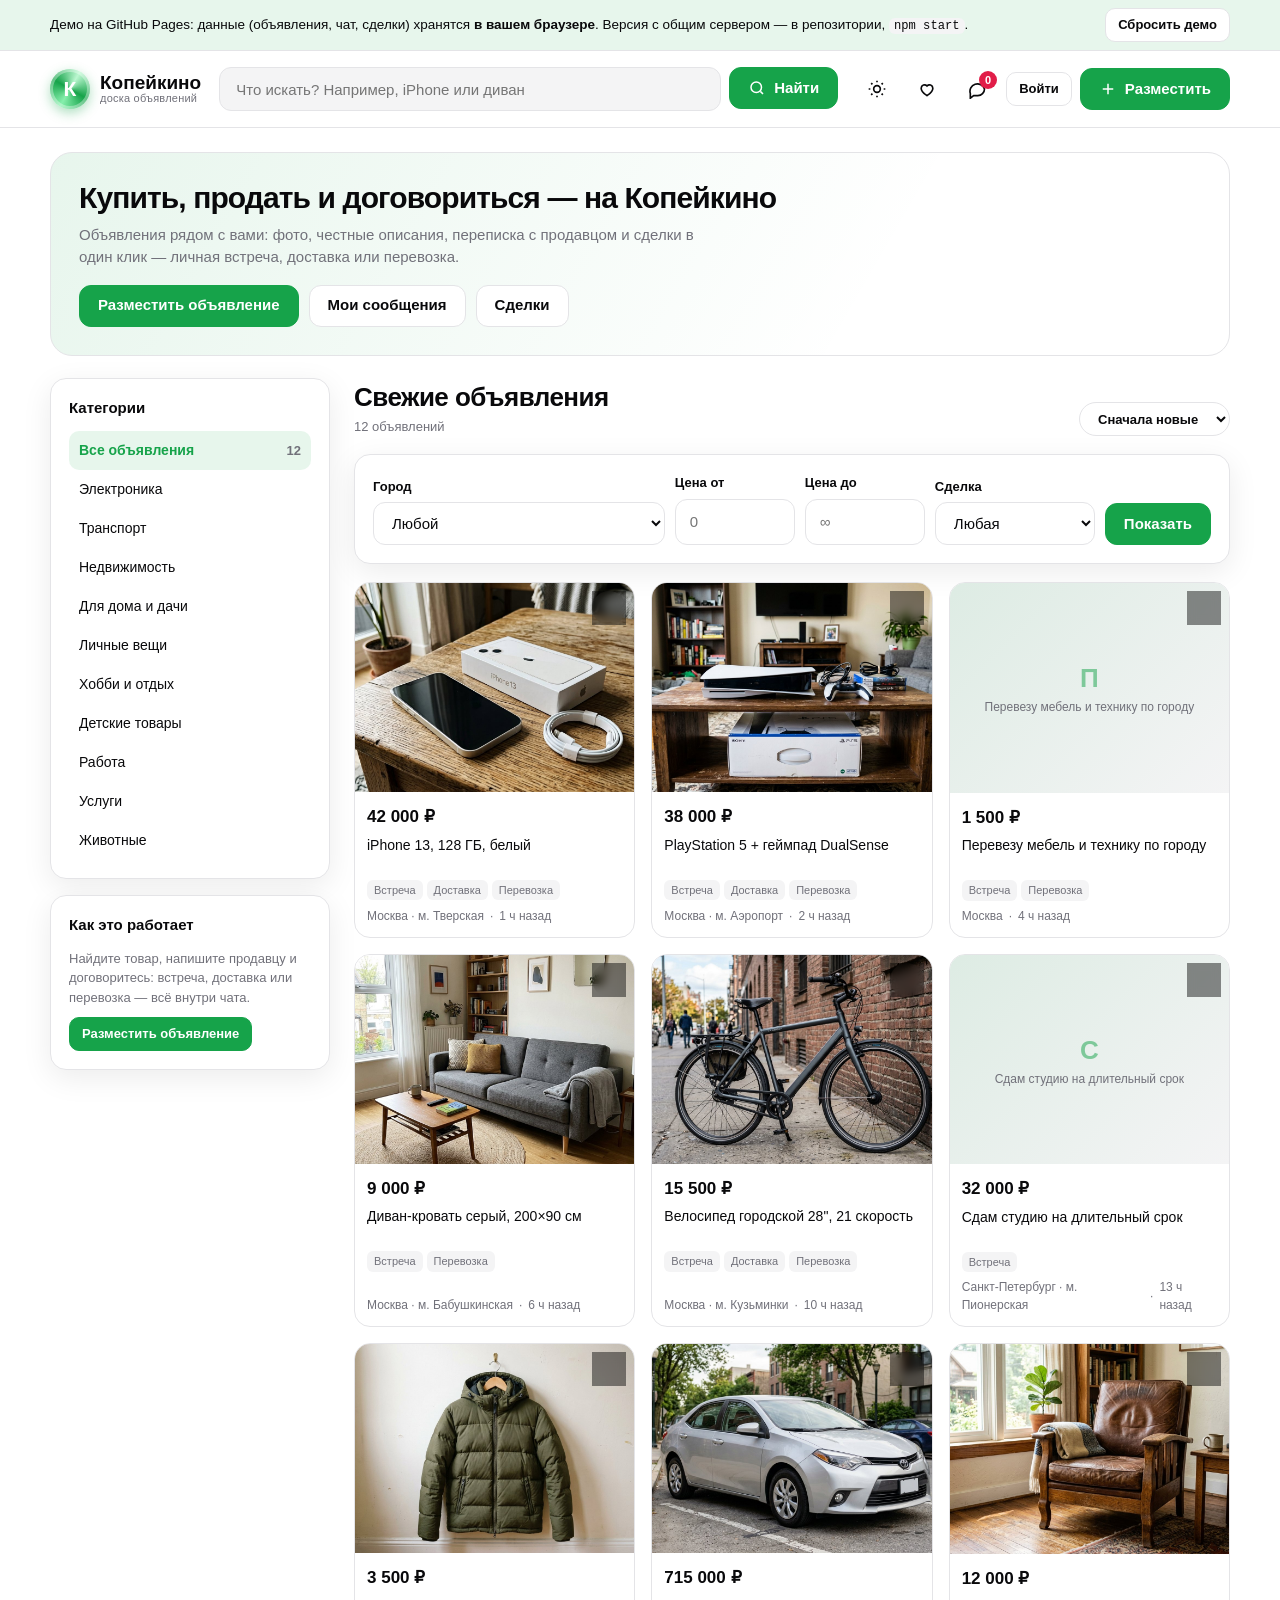
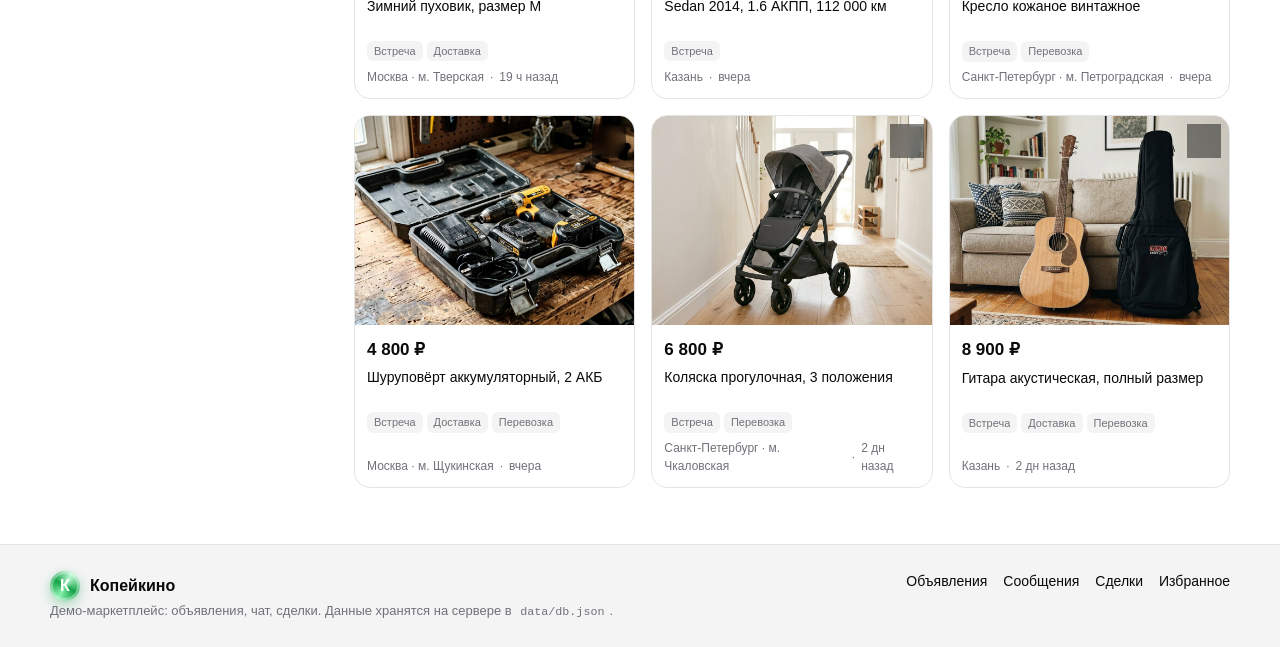
==== commit 7eb0b1a4: "Fix missing embedded CSS in build_pages.py and rebuild static HTML pages Co-authored-by: arena-agent" ====
--- a/index.html
+++ b/index.html
@@ -7,6 +7,268 @@
 <title>Копейкино — доска объявлений: купить, продать, договориться</title>
 <meta name="description" content="Копейкино — бесплатная доска объявлений. Размещайте товары, переписывайтесь с покупателями, договаривайтесь о встрече, доставке или перевозке."/>
 <link rel="icon" href="data:image/svg+xml,%3Csvg xmlns='http://www.w3.org/2000/svg' viewBox='0 0 100 100'%3E%3Ccircle cx='50' cy='50' r='46' fill='%2316a34a'/%3E%3Ctext x='50' y='70' font-size='58' font-weight='bold' text-anchor='middle' fill='%23fff'%3E%D0%9A%3C/text%3E%3C/svg%3E"/>
+<style>
+:root{
+  --bg:#ffffff; --bg2:#f4f4f5; --card:#ffffff; --text:#09090b; --muted:#71717a;
+  --border:#e4e4e7; --primary:#16a34a; --primary-h:#15803d; --primary-soft:rgba(22,163,74,.10);
+  --gold:#f59e0b; --red:#e11d48; --ring:rgba(22,163,74,.35);
+  --shadow:0 8px 30px rgba(0,0,0,.08); --radius:16px; --radius-sm:12px;
+  --header-h:76px;
+}
+html[data-theme="dark"]{
+  --bg:#09090b; --bg2:#18181b; --card:#111113; --text:#fafafa; --muted:#a1a1aa;
+  --border:#27272a; --primary:#22c55e; --primary-h:#16a34a; --primary-soft:rgba(34,197,94,.14);
+  --shadow:0 8px 30px rgba(0,0,0,.5);
+}
+*{box-sizing:border-box;margin:0;padding:0}
+html{scroll-behavior:smooth}
+body{
+  background:var(--bg); color:var(--text); font-size:15px; line-height:1.5;
+  font-family:-apple-system,BlinkMacSystemFont,"Segoe UI",Roboto,"Helvetica Neue",Arial,sans-serif;
+  -webkit-font-smoothing:antialiased; min-height:100vh; display:flex; flex-direction:column;
+}
+a{color:inherit;text-decoration:none}
+button{font:inherit;color:inherit;background:none;border:0;cursor:pointer}
+input,select,textarea{font:inherit;color:inherit}
+img{max-width:100%;display:block}
+code{background:var(--bg2);padding:1px 5px;border-radius:6px;font-size:.9em}
+.container{width:100%;max-width:1220px;margin:0 auto;padding:0 20px}
+.muted{color:var(--muted)}
+.small{font-size:13px}
+.hidden{display:none !important}
+main{flex:1;padding:24px 0 56px}
+
+/* ---------- header ---------- */
+.header{position:sticky;top:0;z-index:40;background:color-mix(in srgb,var(--bg) 88%,transparent);backdrop-filter:blur(12px);border-bottom:1px solid var(--border)}
+.header-inner{height:var(--header-h);display:flex;align-items:center;gap:18px}
+.logo{display:flex;align-items:center;gap:10px;flex-shrink:0}
+.logo-text{font-weight:800;font-size:19px;line-height:1.05;display:flex;flex-direction:column}
+.logo-text small{font-weight:500;font-size:11px;color:var(--muted);letter-spacing:.02em}
+.logo.small .logo-text{font-size:16px}
+.coin{
+  width:40px;height:40px;border-radius:50%;flex-shrink:0;display:flex;align-items:center;justify-content:center;
+  font-weight:900;font-size:21px;color:#fff;
+  background:conic-gradient(from 210deg,#86efac,var(--primary),#bbf7d0,var(--primary),#86efac);
+  box-shadow:inset 0 0 0 3px rgba(255,255,255,.35),0 4px 12px rgba(22,163,74,.35);
+}
+.logo.small .coin{width:30px;height:30px;font-size:16px}
+.search{flex:1;display:flex;gap:8px;max-width:620px}
+.search input{
+  flex:1;height:44px;padding:0 16px;border-radius:12px;border:1px solid var(--border);
+  background:var(--bg2);outline:none;transition:.15s;
+}
+.search input:focus{border-color:var(--primary);box-shadow:0 0 0 4px var(--primary-soft);background:var(--card)}
+.header-actions{display:flex;align-items:center;gap:8px;margin-left:auto}
+.icon-btn{
+  position:relative;width:42px;height:42px;border-radius:12px;display:flex;align-items:center;justify-content:center;
+  border:1px solid transparent;transition:.15s;
+}
+.icon-btn:hover{background:var(--bg2);border-color:var(--border)}
+.badge{
+  position:absolute;top:2px;right:0;min-width:18px;height:18px;padding:0 5px;border-radius:9px;
+  background:var(--red);color:#fff;font-size:11px;font-weight:700;display:flex;align-items:center;justify-content:center;
+}
+
+/* ---------- buttons ---------- */
+.btn{
+  display:inline-flex;align-items:center;justify-content:center;gap:8px;
+  height:42px;padding:0 18px;border-radius:12px;border:1px solid var(--border);
+  background:var(--card);font-weight:600;white-space:nowrap;transition:.15s;
+}
+.btn:hover{border-color:var(--primary);color:var(--primary)}
+.btn-primary{background:var(--primary);border-color:var(--primary);color:#fff}
+.btn-primary:hover{background:var(--primary-h);border-color:var(--primary-h);color:#fff}
+.btn-ghost{background:transparent}
+.btn-sm{height:34px;padding:0 12px;font-size:13px;border-radius:10px}
+.btn-danger{color:var(--red);border-color:var(--border)}
+.btn-danger:hover{background:rgba(225,29,72,.08);border-color:var(--red);color:var(--red)}
+.btn[disabled]{opacity:.55;cursor:not-allowed}
+.btn-post{background:var(--primary);border-color:var(--primary);color:#fff}
+
+/* ---------- chips / pills ---------- */
+.chips{display:flex;gap:8px;flex-wrap:wrap}
+.chip{
+  height:34px;padding:0 14px;border-radius:999px;border:1px solid var(--border);background:var(--card);
+  display:inline-flex;align-items:center;gap:6px;font-size:13px;font-weight:600;transition:.15s;
+}
+.chip:hover{border-color:var(--primary);color:var(--primary)}
+.chip.active{background:var(--primary);border-color:var(--primary);color:#fff}
+.pill{display:inline-flex;align-items:center;gap:6px;padding:3px 10px;border-radius:999px;background:var(--bg2);font-size:12px;font-weight:600;color:var(--muted)}
+.pill.green{background:var(--primary-soft);color:var(--primary)}
+.pill.gold{background:rgba(245,158,11,.14);color:#b45309}
+html[data-theme="dark"] .pill.gold{color:var(--gold)}
+.pill.red{background:rgba(225,29,72,.12);color:var(--red)}
+
+/* ---------- layout ---------- */
+.layout{display:grid;grid-template-columns:280px 1fr;gap:24px;align-items:start}
+.sidebar{position:sticky;top:calc(var(--header-h) + 16px);display:flex;flex-direction:column;gap:16px}
+.card{background:var(--card);border:1px solid var(--border);border-radius:var(--radius);box-shadow:var(--shadow)}
+.card-pad{padding:18px}
+.card-title{font-size:15px;font-weight:700;margin-bottom:12px}
+.side-link{display:flex;align-items:center;justify-content:space-between;gap:8px;padding:9px 10px;border-radius:10px;font-size:14px}
+.side-link:hover{background:var(--bg2)}
+.side-link.active{background:var(--primary-soft);color:var(--primary);font-weight:700}
+
+/* ---------- ads grid ---------- */
+.page-head{display:flex;align-items:flex-end;justify-content:space-between;gap:16px;margin-bottom:18px;flex-wrap:wrap}
+.page-title{font-size:26px;font-weight:800;letter-spacing:-.02em}
+.grid{display:grid;grid-template-columns:repeat(auto-fill,minmax(220px,1fr));gap:16px}
+.ad-card{position:relative;background:var(--card);border:1px solid var(--border);border-radius:var(--radius);overflow:hidden;display:flex;flex-direction:column;transition:.18s}
+.ad-card:hover{transform:translateY(-2px);box-shadow:var(--shadow);border-color:color-mix(in srgb,var(--primary) 40%,var(--border))}
+.my-ad{display:flex;flex-direction:column;gap:0}
+.my-ad .ad-card{flex:1}
+.my-ad-actions{display:flex;padding:10px;border:1px solid var(--border);border-top:0;border-radius:0 0 var(--radius) var(--radius);background:var(--card)}
+.my-ad-actions .btn{width:100%}
+.ad-thumb{position:relative;aspect-ratio:4/3;background:var(--bg2);overflow:hidden}
+.ad-thumb img{width:100%;height:100%;object-fit:cover}
+.ad-thumb .noimg{width:100%;height:100%;display:flex;align-items:center;justify-content:center;color:var(--muted);font-size:12px;text-align:center;padding:10px}
+.ad-fav{position:absolute;top:8px;right:8px;width:34px;height:34px;border-radius:50%;background:rgba(0,0,0,.45);color:#fff;display:flex;align-items:center;justify-content:center;backdrop-filter:blur(4px)}
+.ad-fav.on{color:#f43f5e}
+.ad-body{padding:12px;display:flex;flex-direction:column;gap:6px;flex:1}
+.ad-price{font-size:17px;font-weight:800}
+.ad-name{font-size:14px;line-height:1.35;display:-webkit-box;-webkit-line-clamp:2;-webkit-box-orient:vertical;overflow:hidden;min-height:38px}
+.ad-meta{font-size:12px;color:var(--muted);display:flex;gap:6px;align-items:center;margin-top:auto}
+.ad-tags{display:flex;gap:4px;flex-wrap:wrap}
+.tag{font-size:11px;padding:2px 7px;border-radius:6px;background:var(--bg2);color:var(--muted)}
+
+/* ---------- hero ---------- */
+.hero{padding:28px;border-radius:22px;background:linear-gradient(120deg,var(--primary-soft),transparent 70%);border:1px solid var(--border);margin-bottom:22px}
+.hero h1{font-size:30px;line-height:1.15;letter-spacing:-.03em;margin-bottom:8px}
+.hero p{color:var(--muted);max-width:640px}
+.hero-actions{display:flex;gap:10px;margin-top:16px;flex-wrap:wrap}
+
+/* ---------- ad page ---------- */
+.ad-page{display:grid;grid-template-columns:1.6fr 1fr;gap:24px;align-items:start}
+.gallery{border-radius:var(--radius);overflow:hidden;border:1px solid var(--border);background:var(--bg2)}
+.gallery .main-img{aspect-ratio:4/3;width:100%;object-fit:cover}
+.gallery-thumbs{display:flex;gap:8px;padding:8px;overflow-x:auto}
+.gallery-thumbs img{width:64px;height:64px;object-fit:cover;border-radius:10px;border:2px solid transparent;cursor:pointer;opacity:.7}
+.gallery-thumbs img.active{border-color:var(--primary);opacity:1}
+.ad-details{padding:20px 0}
+.ad-details h1{font-size:24px;line-height:1.25;margin-bottom:10px;letter-spacing:-.02em}
+.price-big{font-size:32px;font-weight:900;letter-spacing:-.03em;margin:8px 0 4px}
+.specs{display:grid;grid-template-columns:repeat(2,minmax(0,1fr));gap:10px;margin:16px 0}
+.spec{background:var(--bg2);border-radius:12px;padding:10px 12px}
+.spec dt{font-size:12px;color:var(--muted);margin-bottom:2px}
+.spec dd{font-weight:600;font-size:14px}
+.description{white-space:pre-wrap;margin-top:8px}
+.side-sticky{position:sticky;top:calc(var(--header-h) + 16px);display:flex;flex-direction:column;gap:14px}
+.owner{display:flex;align-items:center;gap:12px}
+.avatar{width:44px;height:44px;border-radius:50%;background:var(--primary-soft);color:var(--primary);display:flex;align-items:center;justify-content:center;font-weight:800;font-size:17px;flex-shrink:0}
+.avatar.lg{width:64px;height:64px;font-size:24px}
+.deal-options{display:flex;flex-direction:column;gap:8px}
+.deal-option{display:flex;gap:10px;align-items:flex-start;padding:10px;border-radius:12px;border:1px solid var(--border)}
+.deal-option .ic{width:28px;height:28px;border-radius:8px;background:var(--primary-soft);color:var(--primary);display:flex;align-items:center;justify-content:center;flex-shrink:0}
+
+/* ---------- forms ---------- */
+.form{display:flex;flex-direction:column;gap:16px;max-width:760px}
+.field{display:flex;flex-direction:column;gap:6px}
+.field label{font-size:13px;font-weight:700}
+.field .hint{font-size:12px;color:var(--muted)}
+.input,.select,.textarea{
+  width:100%;padding:11px 14px;border-radius:12px;border:1px solid var(--border);background:var(--card);outline:none;transition:.15s;
+}
+.textarea{min-height:120px;resize:vertical}
+.input:focus,.select:focus,.textarea:focus{border-color:var(--primary);box-shadow:0 0 0 4px var(--primary-soft)}
+.row{display:grid;grid-template-columns:1fr 1fr;gap:14px}
+.check{display:flex;gap:10px;align-items:flex-start;padding:12px;border:1px solid var(--border);border-radius:12px;cursor:pointer}
+.check input{margin-top:3px;accent-color:var(--primary);width:18px;height:18px}
+.check.checked{border-color:var(--primary);background:var(--primary-soft)}
+.uploader{display:grid;grid-template-columns:repeat(auto-fill,minmax(104px,1fr));gap:10px}
+.upload-tile{position:relative;aspect-ratio:1;border-radius:12px;overflow:hidden;border:1px solid var(--border)}
+.upload-tile img{width:100%;height:100%;object-fit:cover}
+.upload-tile .rm{position:absolute;top:4px;right:4px;width:24px;height:24px;border-radius:50%;background:rgba(0,0,0,.6);color:#fff;display:flex;align-items:center;justify-content:center;font-size:14px}
+.upload-add{aspect-ratio:1;border:2px dashed var(--border);border-radius:12px;display:flex;flex-direction:column;align-items:center;justify-content:center;gap:4px;color:var(--muted);font-size:12px}
+.upload-add:hover{border-color:var(--primary);color:var(--primary)}
+
+/* ---------- chat ---------- */
+.chat-wrap{display:grid;grid-template-columns:320px 1fr;gap:18px;height:calc(100vh - var(--header-h) - 120px);min-height:520px}
+.chat-list{overflow-y:auto;border:1px solid var(--border);border-radius:var(--radius);background:var(--card)}
+.chat-item{display:flex;gap:10px;padding:12px;border-bottom:1px solid var(--border);cursor:pointer}
+.chat-item:hover{background:var(--bg2)}
+.chat-item.active{background:var(--primary-soft)}
+.chat-item .thumb{width:48px;height:48px;border-radius:10px;object-fit:cover;background:var(--bg2);flex-shrink:0}
+.chat-item .meta{min-width:0;flex:1}
+.chat-item .name{font-weight:700;font-size:14px;display:flex;justify-content:space-between;gap:8px}
+.chat-item .last{font-size:12.5px;color:var(--muted);white-space:nowrap;overflow:hidden;text-overflow:ellipsis}
+.chat-panel{display:flex;flex-direction:column;border:1px solid var(--border);border-radius:var(--radius);background:var(--card);overflow:hidden}
+.chat-head{display:flex;align-items:center;gap:12px;padding:12px 16px;border-bottom:1px solid var(--border)}
+.messages{flex:1;overflow-y:auto;padding:16px;display:flex;flex-direction:column;gap:10px;background:var(--bg2)}
+.msg{max-width:76%;padding:9px 13px;border-radius:14px;background:var(--card);border:1px solid var(--border);font-size:14px;word-wrap:break-word;white-space:pre-wrap;align-self:flex-start}
+.msg.mine{align-self:flex-end;background:var(--primary);border-color:var(--primary);color:#fff}
+.msg .time{display:block;font-size:10.5px;opacity:.65;margin-top:3px;text-align:right}
+.msg.deal{align-self:center;max-width:100%;background:var(--bg);border-style:dashed}
+.chat-input{display:flex;gap:8px;padding:12px;border-top:1px solid var(--border)}
+.chat-input textarea{flex:1;min-height:44px;max-height:120px;resize:none;padding:11px 14px;border-radius:12px;border:1px solid var(--border);background:var(--bg2);outline:none}
+.chat-input textarea:focus{border-color:var(--primary);background:var(--card)}
+
+/* ---------- cartochka sdelki ---------- */
+.deal-card{border:1px solid var(--border);border-radius:var(--radius);padding:14px;background:var(--card);display:flex;flex-direction:column;gap:10px}
+.deal-card .top{display:flex;gap:10px;align-items:center}
+.deal-card .top img{width:52px;height:52px;border-radius:10px;object-fit:cover;background:var(--bg2)}
+.deal-grid{display:grid;grid-template-columns:repeat(auto-fill,minmax(300px,1fr));gap:14px}
+.deal-facts{display:flex;flex-direction:column;gap:4px;font-size:13px}
+.deal-facts b{font-weight:700}
+.actions{display:flex;gap:8px;flex-wrap:wrap}
+
+/* ---------- misc ---------- */
+.empty{padding:48px 20px;text-align:center;color:var(--muted);border:1px dashed var(--border);border-radius:var(--radius);background:var(--card)}
+.skeleton{background:linear-gradient(90deg,var(--bg2),var(--border),var(--bg2));background-size:200% 100%;animation:sh 1.2s infinite;border-radius:12px}
+@keyframes sh{0%{background-position:200% 0}100%{background-position:-200% 0}}
+.toasts{position:fixed;right:20px;bottom:20px;display:flex;flex-direction:column;gap:8px;z-index:100}
+.toast{background:var(--text);color:var(--bg);padding:11px 16px;border-radius:12px;font-size:14px;box-shadow:var(--shadow);animation:in .2s ease}
+.toast.err{background:var(--red);color:#fff}
+@keyframes in{from{opacity:0;transform:translateY(6px)}to{opacity:1;transform:none}}
+.modal-backdrop{position:fixed;inset:0;background:rgba(0,0,0,.5);display:flex;align-items:center;justify-content:center;padding:20px;z-index:90}
+.modal{background:var(--card);border-radius:18px;max-width:520px;width:100%;max-height:90vh;overflow:auto;box-shadow:0 20px 60px rgba(0,0,0,.4)}
+.modal-head{display:flex;align-items:center;justify-content:space-between;padding:16px 18px;border-bottom:1px solid var(--border)}
+.modal-body{padding:18px;display:flex;flex-direction:column;gap:14px}
+.modal-foot{display:flex;gap:8px;justify-content:flex-end;padding:14px 18px;border-top:1px solid var(--border)}
+.tabs{display:flex;gap:6px;border-bottom:1px solid var(--border);margin-bottom:18px;overflow-x:auto}
+.tab{padding:10px 14px;font-weight:600;font-size:14px;color:var(--muted);border-bottom:2px solid transparent;white-space:nowrap}
+.tab.active{color:var(--primary);border-bottom-color:var(--primary)}
+
+/* ---------- footer ---------- */
+.footer{border-top:1px solid var(--border);padding:26px 0;background:var(--bg2)}
+.footer-inner{display:flex;justify-content:space-between;gap:20px;flex-wrap:wrap;align-items:flex-start}
+.footer-links{display:flex;gap:16px;flex-wrap:wrap;font-size:14px}
+.footer-links a:hover{color:var(--primary)}
+
+/* ---------- responsive ---------- */
+@media (max-width:1000px){
+  .layout{grid-template-columns:1fr}
+  .sidebar{position:static;order:2}
+  .ad-page{grid-template-columns:1fr}
+  .side-sticky{position:static}
+  .chat-wrap{grid-template-columns:1fr;height:auto}
+  .chat-wrap .chat-list{max-height:260px}
+  .chat-panel{height:calc(100vh - var(--header-h) - 120px);min-height:480px}
+}
+@media (max-width:780px){
+  .header-inner{height:auto;padding:10px 0;flex-wrap:wrap;gap:10px}
+  .search{order:3;max-width:none;flex-basis:100%}
+  .btn-post span{display:none}
+  .logo-text small{display:none}
+  .row{grid-template-columns:1fr}
+  .specs{grid-template-columns:1fr}
+  .hero{padding:20px}
+  .hero h1{font-size:24px}
+  .page-title{font-size:21px}
+  .grid{grid-template-columns:repeat(auto-fill,minmax(160px,1fr));gap:12px}
+  .ad-name{min-height:auto}
+}
+
+/* Доступность: ссылка «к содержимому» видна только при фокусе с клавиатуры */
+.skip-link{position:absolute;left:-9999px;top:0;z-index:200;background:var(--primary);color:#fff;padding:10px 16px;border-radius:0 0 12px 0;font-weight:600}
+.skip-link:focus{left:0}
+/* Видимый фокус для клавиатуры (мышь не подсвечивает) */
+a:focus-visible,button:focus-visible,input:focus-visible,select:focus-visible,textarea:focus-visible,[tabindex]:focus-visible{
+  outline:3px solid var(--primary);outline-offset:2px;border-radius:8px
+}
+main:focus{outline:none}
+@media (prefers-reduced-motion: reduce){*{animation-duration:.01ms !important;transition-duration:.01ms !important}}
+
+</style>
 <script>
 (function () {
   // GitHub Pages публикует проект в подкаталог /<repo>/: запоминаем базу путей.
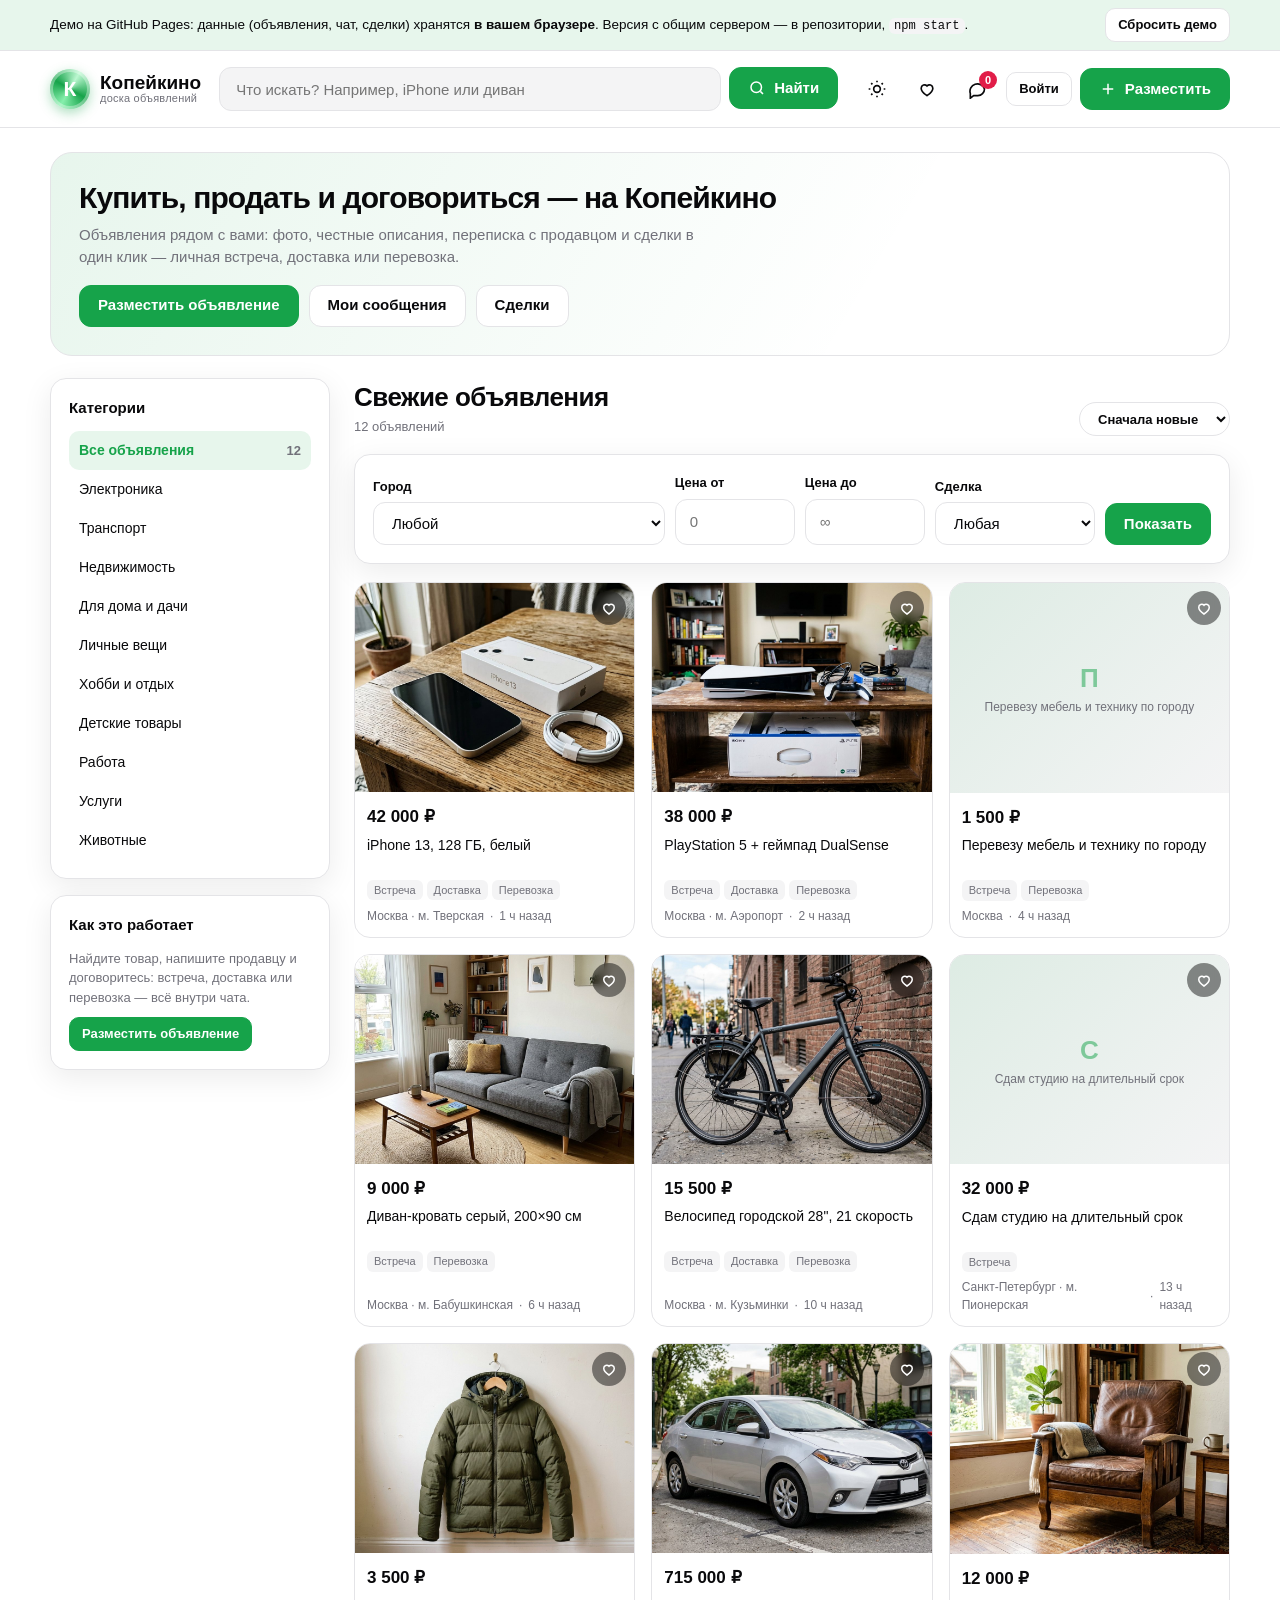
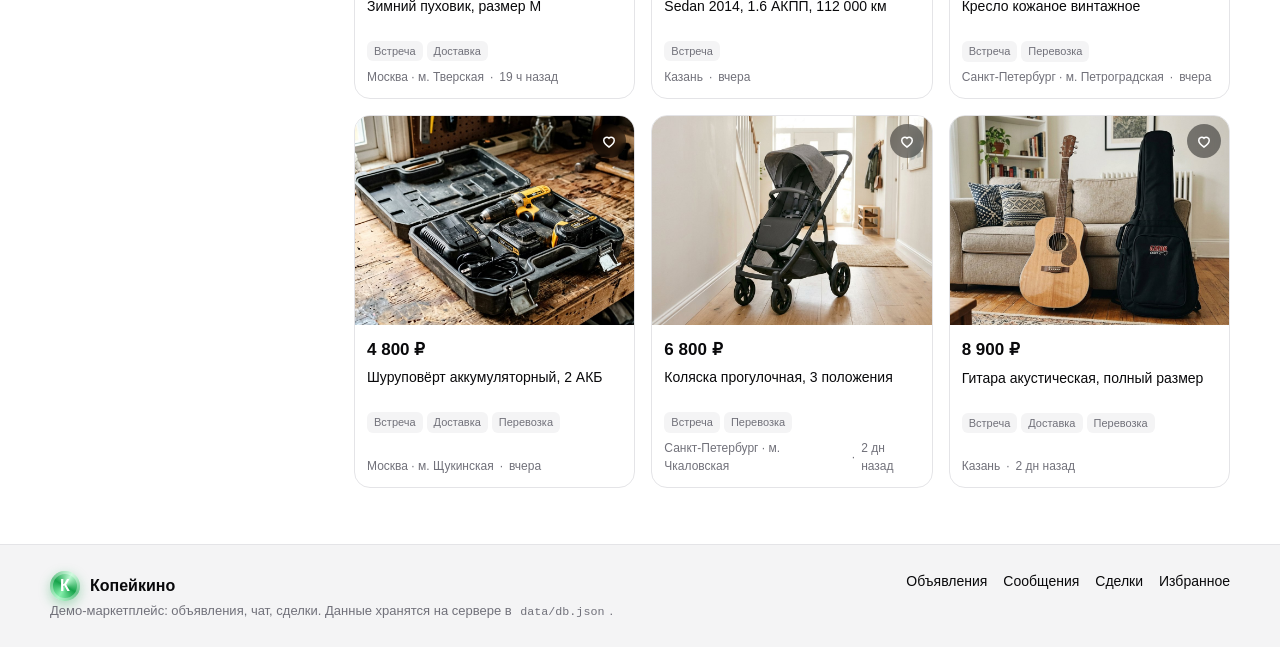
==== commit 6d1125b0: "Move project files into 'доска обьявления CoffeeIT' folder with root redirect Co-authored-by: arena-" ====
--- a/index.html
+++ b/index.html
@@ -1,2508 +1,12 @@
 <!DOCTYPE html>
-<html lang="ru" data-theme="light">
+<html lang="ru">
 <head>
-<meta charset="utf-8"/>
-<meta name="viewport" content="width=device-width, initial-scale=1"/>
-<meta name="theme-color" content="#ffffff"/>
-<title>Копейкино — доска объявлений: купить, продать, договориться</title>
-<meta name="description" content="Копейкино — бесплатная доска объявлений. Размещайте товары, переписывайтесь с покупателями, договаривайтесь о встрече, доставке или перевозке."/>
-<link rel="icon" href="data:image/svg+xml,%3Csvg xmlns='http://www.w3.org/2000/svg' viewBox='0 0 100 100'%3E%3Ccircle cx='50' cy='50' r='46' fill='%2316a34a'/%3E%3Ctext x='50' y='70' font-size='58' font-weight='bold' text-anchor='middle' fill='%23fff'%3E%D0%9A%3C/text%3E%3C/svg%3E"/>
-<style>
-:root{
-  --bg:#ffffff; --bg2:#f4f4f5; --card:#ffffff; --text:#09090b; --muted:#71717a;
-  --border:#e4e4e7; --primary:#16a34a; --primary-h:#15803d; --primary-soft:rgba(22,163,74,.10);
-  --gold:#f59e0b; --red:#e11d48; --ring:rgba(22,163,74,.35);
-  --shadow:0 8px 30px rgba(0,0,0,.08); --radius:16px; --radius-sm:12px;
-  --header-h:76px;
-}
-html[data-theme="dark"]{
-  --bg:#09090b; --bg2:#18181b; --card:#111113; --text:#fafafa; --muted:#a1a1aa;
-  --border:#27272a; --primary:#22c55e; --primary-h:#16a34a; --primary-soft:rgba(34,197,94,.14);
-  --shadow:0 8px 30px rgba(0,0,0,.5);
-}
-*{box-sizing:border-box;margin:0;padding:0}
-html{scroll-behavior:smooth}
-body{
-  background:var(--bg); color:var(--text); font-size:15px; line-height:1.5;
-  font-family:-apple-system,BlinkMacSystemFont,"Segoe UI",Roboto,"Helvetica Neue",Arial,sans-serif;
-  -webkit-font-smoothing:antialiased; min-height:100vh; display:flex; flex-direction:column;
-}
-a{color:inherit;text-decoration:none}
-button{font:inherit;color:inherit;background:none;border:0;cursor:pointer}
-input,select,textarea{font:inherit;color:inherit}
-img{max-width:100%;display:block}
-code{background:var(--bg2);padding:1px 5px;border-radius:6px;font-size:.9em}
-.container{width:100%;max-width:1220px;margin:0 auto;padding:0 20px}
-.muted{color:var(--muted)}
-.small{font-size:13px}
-.hidden{display:none !important}
-main{flex:1;padding:24px 0 56px}
-
-/* ---------- header ---------- */
-.header{position:sticky;top:0;z-index:40;background:color-mix(in srgb,var(--bg) 88%,transparent);backdrop-filter:blur(12px);border-bottom:1px solid var(--border)}
-.header-inner{height:var(--header-h);display:flex;align-items:center;gap:18px}
-.logo{display:flex;align-items:center;gap:10px;flex-shrink:0}
-.logo-text{font-weight:800;font-size:19px;line-height:1.05;display:flex;flex-direction:column}
-.logo-text small{font-weight:500;font-size:11px;color:var(--muted);letter-spacing:.02em}
-.logo.small .logo-text{font-size:16px}
-.coin{
-  width:40px;height:40px;border-radius:50%;flex-shrink:0;display:flex;align-items:center;justify-content:center;
-  font-weight:900;font-size:21px;color:#fff;
-  background:conic-gradient(from 210deg,#86efac,var(--primary),#bbf7d0,var(--primary),#86efac);
-  box-shadow:inset 0 0 0 3px rgba(255,255,255,.35),0 4px 12px rgba(22,163,74,.35);
-}
-.logo.small .coin{width:30px;height:30px;font-size:16px}
-.search{flex:1;display:flex;gap:8px;max-width:620px}
-.search input{
-  flex:1;height:44px;padding:0 16px;border-radius:12px;border:1px solid var(--border);
-  background:var(--bg2);outline:none;transition:.15s;
-}
-.search input:focus{border-color:var(--primary);box-shadow:0 0 0 4px var(--primary-soft);background:var(--card)}
-.header-actions{display:flex;align-items:center;gap:8px;margin-left:auto}
-.icon-btn{
-  position:relative;width:42px;height:42px;border-radius:12px;display:flex;align-items:center;justify-content:center;
-  border:1px solid transparent;transition:.15s;
-}
-.icon-btn:hover{background:var(--bg2);border-color:var(--border)}
-.badge{
-  position:absolute;top:2px;right:0;min-width:18px;height:18px;padding:0 5px;border-radius:9px;
-  background:var(--red);color:#fff;font-size:11px;font-weight:700;display:flex;align-items:center;justify-content:center;
-}
-
-/* ---------- buttons ---------- */
-.btn{
-  display:inline-flex;align-items:center;justify-content:center;gap:8px;
-  height:42px;padding:0 18px;border-radius:12px;border:1px solid var(--border);
-  background:var(--card);font-weight:600;white-space:nowrap;transition:.15s;
-}
-.btn:hover{border-color:var(--primary);color:var(--primary)}
-.btn-primary{background:var(--primary);border-color:var(--primary);color:#fff}
-.btn-primary:hover{background:var(--primary-h);border-color:var(--primary-h);color:#fff}
-.btn-ghost{background:transparent}
-.btn-sm{height:34px;padding:0 12px;font-size:13px;border-radius:10px}
-.btn-danger{color:var(--red);border-color:var(--border)}
-.btn-danger:hover{background:rgba(225,29,72,.08);border-color:var(--red);color:var(--red)}
-.btn[disabled]{opacity:.55;cursor:not-allowed}
-.btn-post{background:var(--primary);border-color:var(--primary);color:#fff}
-
-/* ---------- chips / pills ---------- */
-.chips{display:flex;gap:8px;flex-wrap:wrap}
-.chip{
-  height:34px;padding:0 14px;border-radius:999px;border:1px solid var(--border);background:var(--card);
-  display:inline-flex;align-items:center;gap:6px;font-size:13px;font-weight:600;transition:.15s;
-}
-.chip:hover{border-color:var(--primary);color:var(--primary)}
-.chip.active{background:var(--primary);border-color:var(--primary);color:#fff}
-.pill{display:inline-flex;align-items:center;gap:6px;padding:3px 10px;border-radius:999px;background:var(--bg2);font-size:12px;font-weight:600;color:var(--muted)}
-.pill.green{background:var(--primary-soft);color:var(--primary)}
-.pill.gold{background:rgba(245,158,11,.14);color:#b45309}
-html[data-theme="dark"] .pill.gold{color:var(--gold)}
-.pill.red{background:rgba(225,29,72,.12);color:var(--red)}
-
-/* ---------- layout ---------- */
-.layout{display:grid;grid-template-columns:280px 1fr;gap:24px;align-items:start}
-.sidebar{position:sticky;top:calc(var(--header-h) + 16px);display:flex;flex-direction:column;gap:16px}
-.card{background:var(--card);border:1px solid var(--border);border-radius:var(--radius);box-shadow:var(--shadow)}
-.card-pad{padding:18px}
-.card-title{font-size:15px;font-weight:700;margin-bottom:12px}
-.side-link{display:flex;align-items:center;justify-content:space-between;gap:8px;padding:9px 10px;border-radius:10px;font-size:14px}
-.side-link:hover{background:var(--bg2)}
-.side-link.active{background:var(--primary-soft);color:var(--primary);font-weight:700}
-
-/* ---------- ads grid ---------- */
-.page-head{display:flex;align-items:flex-end;justify-content:space-between;gap:16px;margin-bottom:18px;flex-wrap:wrap}
-.page-title{font-size:26px;font-weight:800;letter-spacing:-.02em}
-.grid{display:grid;grid-template-columns:repeat(auto-fill,minmax(220px,1fr));gap:16px}
-.ad-card{position:relative;background:var(--card);border:1px solid var(--border);border-radius:var(--radius);overflow:hidden;display:flex;flex-direction:column;transition:.18s}
-.ad-card:hover{transform:translateY(-2px);box-shadow:var(--shadow);border-color:color-mix(in srgb,var(--primary) 40%,var(--border))}
-.my-ad{display:flex;flex-direction:column;gap:0}
-.my-ad .ad-card{flex:1}
-.my-ad-actions{display:flex;padding:10px;border:1px solid var(--border);border-top:0;border-radius:0 0 var(--radius) var(--radius);background:var(--card)}
-.my-ad-actions .btn{width:100%}
-.ad-thumb{position:relative;aspect-ratio:4/3;background:var(--bg2);overflow:hidden}
-.ad-thumb img{width:100%;height:100%;object-fit:cover}
-.ad-thumb .noimg{width:100%;height:100%;display:flex;align-items:center;justify-content:center;color:var(--muted);font-size:12px;text-align:center;padding:10px}
-.ad-fav{position:absolute;top:8px;right:8px;width:34px;height:34px;border-radius:50%;background:rgba(0,0,0,.45);color:#fff;display:flex;align-items:center;justify-content:center;backdrop-filter:blur(4px)}
-.ad-fav.on{color:#f43f5e}
-.ad-body{padding:12px;display:flex;flex-direction:column;gap:6px;flex:1}
-.ad-price{font-size:17px;font-weight:800}
-.ad-name{font-size:14px;line-height:1.35;display:-webkit-box;-webkit-line-clamp:2;-webkit-box-orient:vertical;overflow:hidden;min-height:38px}
-.ad-meta{font-size:12px;color:var(--muted);display:flex;gap:6px;align-items:center;margin-top:auto}
-.ad-tags{display:flex;gap:4px;flex-wrap:wrap}
-.tag{font-size:11px;padding:2px 7px;border-radius:6px;background:var(--bg2);color:var(--muted)}
-
-/* ---------- hero ---------- */
-.hero{padding:28px;border-radius:22px;background:linear-gradient(120deg,var(--primary-soft),transparent 70%);border:1px solid var(--border);margin-bottom:22px}
-.hero h1{font-size:30px;line-height:1.15;letter-spacing:-.03em;margin-bottom:8px}
-.hero p{color:var(--muted);max-width:640px}
-.hero-actions{display:flex;gap:10px;margin-top:16px;flex-wrap:wrap}
-
-/* ---------- ad page ---------- */
-.ad-page{display:grid;grid-template-columns:1.6fr 1fr;gap:24px;align-items:start}
-.gallery{border-radius:var(--radius);overflow:hidden;border:1px solid var(--border);background:var(--bg2)}
-.gallery .main-img{aspect-ratio:4/3;width:100%;object-fit:cover}
-.gallery-thumbs{display:flex;gap:8px;padding:8px;overflow-x:auto}
-.gallery-thumbs img{width:64px;height:64px;object-fit:cover;border-radius:10px;border:2px solid transparent;cursor:pointer;opacity:.7}
-.gallery-thumbs img.active{border-color:var(--primary);opacity:1}
-.ad-details{padding:20px 0}
-.ad-details h1{font-size:24px;line-height:1.25;margin-bottom:10px;letter-spacing:-.02em}
-.price-big{font-size:32px;font-weight:900;letter-spacing:-.03em;margin:8px 0 4px}
-.specs{display:grid;grid-template-columns:repeat(2,minmax(0,1fr));gap:10px;margin:16px 0}
-.spec{background:var(--bg2);border-radius:12px;padding:10px 12px}
-.spec dt{font-size:12px;color:var(--muted);margin-bottom:2px}
-.spec dd{font-weight:600;font-size:14px}
-.description{white-space:pre-wrap;margin-top:8px}
-.side-sticky{position:sticky;top:calc(var(--header-h) + 16px);display:flex;flex-direction:column;gap:14px}
-.owner{display:flex;align-items:center;gap:12px}
-.avatar{width:44px;height:44px;border-radius:50%;background:var(--primary-soft);color:var(--primary);display:flex;align-items:center;justify-content:center;font-weight:800;font-size:17px;flex-shrink:0}
-.avatar.lg{width:64px;height:64px;font-size:24px}
-.deal-options{display:flex;flex-direction:column;gap:8px}
-.deal-option{display:flex;gap:10px;align-items:flex-start;padding:10px;border-radius:12px;border:1px solid var(--border)}
-.deal-option .ic{width:28px;height:28px;border-radius:8px;background:var(--primary-soft);color:var(--primary);display:flex;align-items:center;justify-content:center;flex-shrink:0}
-
-/* ---------- forms ---------- */
-.form{display:flex;flex-direction:column;gap:16px;max-width:760px}
-.field{display:flex;flex-direction:column;gap:6px}
-.field label{font-size:13px;font-weight:700}
-.field .hint{font-size:12px;color:var(--muted)}
-.input,.select,.textarea{
-  width:100%;padding:11px 14px;border-radius:12px;border:1px solid var(--border);background:var(--card);outline:none;transition:.15s;
-}
-.textarea{min-height:120px;resize:vertical}
-.input:focus,.select:focus,.textarea:focus{border-color:var(--primary);box-shadow:0 0 0 4px var(--primary-soft)}
-.row{display:grid;grid-template-columns:1fr 1fr;gap:14px}
-.check{display:flex;gap:10px;align-items:flex-start;padding:12px;border:1px solid var(--border);border-radius:12px;cursor:pointer}
-.check input{margin-top:3px;accent-color:var(--primary);width:18px;height:18px}
-.check.checked{border-color:var(--primary);background:var(--primary-soft)}
-.uploader{display:grid;grid-template-columns:repeat(auto-fill,minmax(104px,1fr));gap:10px}
-.upload-tile{position:relative;aspect-ratio:1;border-radius:12px;overflow:hidden;border:1px solid var(--border)}
-.upload-tile img{width:100%;height:100%;object-fit:cover}
-.upload-tile .rm{position:absolute;top:4px;right:4px;width:24px;height:24px;border-radius:50%;background:rgba(0,0,0,.6);color:#fff;display:flex;align-items:center;justify-content:center;font-size:14px}
-.upload-add{aspect-ratio:1;border:2px dashed var(--border);border-radius:12px;display:flex;flex-direction:column;align-items:center;justify-content:center;gap:4px;color:var(--muted);font-size:12px}
-.upload-add:hover{border-color:var(--primary);color:var(--primary)}
-
-/* ---------- chat ---------- */
-.chat-wrap{display:grid;grid-template-columns:320px 1fr;gap:18px;height:calc(100vh - var(--header-h) - 120px);min-height:520px}
-.chat-list{overflow-y:auto;border:1px solid var(--border);border-radius:var(--radius);background:var(--card)}
-.chat-item{display:flex;gap:10px;padding:12px;border-bottom:1px solid var(--border);cursor:pointer}
-.chat-item:hover{background:var(--bg2)}
-.chat-item.active{background:var(--primary-soft)}
-.chat-item .thumb{width:48px;height:48px;border-radius:10px;object-fit:cover;background:var(--bg2);flex-shrink:0}
-.chat-item .meta{min-width:0;flex:1}
-.chat-item .name{font-weight:700;font-size:14px;display:flex;justify-content:space-between;gap:8px}
-.chat-item .last{font-size:12.5px;color:var(--muted);white-space:nowrap;overflow:hidden;text-overflow:ellipsis}
-.chat-panel{display:flex;flex-direction:column;border:1px solid var(--border);border-radius:var(--radius);background:var(--card);overflow:hidden}
-.chat-head{display:flex;align-items:center;gap:12px;padding:12px 16px;border-bottom:1px solid var(--border)}
-.messages{flex:1;overflow-y:auto;padding:16px;display:flex;flex-direction:column;gap:10px;background:var(--bg2)}
-.msg{max-width:76%;padding:9px 13px;border-radius:14px;background:var(--card);border:1px solid var(--border);font-size:14px;word-wrap:break-word;white-space:pre-wrap;align-self:flex-start}
-.msg.mine{align-self:flex-end;background:var(--primary);border-color:var(--primary);color:#fff}
-.msg .time{display:block;font-size:10.5px;opacity:.65;margin-top:3px;text-align:right}
-.msg.deal{align-self:center;max-width:100%;background:var(--bg);border-style:dashed}
-.chat-input{display:flex;gap:8px;padding:12px;border-top:1px solid var(--border)}
-.chat-input textarea{flex:1;min-height:44px;max-height:120px;resize:none;padding:11px 14px;border-radius:12px;border:1px solid var(--border);background:var(--bg2);outline:none}
-.chat-input textarea:focus{border-color:var(--primary);background:var(--card)}
-
-/* ---------- cartochka sdelki ---------- */
-.deal-card{border:1px solid var(--border);border-radius:var(--radius);padding:14px;background:var(--card);display:flex;flex-direction:column;gap:10px}
-.deal-card .top{display:flex;gap:10px;align-items:center}
-.deal-card .top img{width:52px;height:52px;border-radius:10px;object-fit:cover;background:var(--bg2)}
-.deal-grid{display:grid;grid-template-columns:repeat(auto-fill,minmax(300px,1fr));gap:14px}
-.deal-facts{display:flex;flex-direction:column;gap:4px;font-size:13px}
-.deal-facts b{font-weight:700}
-.actions{display:flex;gap:8px;flex-wrap:wrap}
-
-/* ---------- misc ---------- */
-.empty{padding:48px 20px;text-align:center;color:var(--muted);border:1px dashed var(--border);border-radius:var(--radius);background:var(--card)}
-.skeleton{background:linear-gradient(90deg,var(--bg2),var(--border),var(--bg2));background-size:200% 100%;animation:sh 1.2s infinite;border-radius:12px}
-@keyframes sh{0%{background-position:200% 0}100%{background-position:-200% 0}}
-.toasts{position:fixed;right:20px;bottom:20px;display:flex;flex-direction:column;gap:8px;z-index:100}
-.toast{background:var(--text);color:var(--bg);padding:11px 16px;border-radius:12px;font-size:14px;box-shadow:var(--shadow);animation:in .2s ease}
-.toast.err{background:var(--red);color:#fff}
-@keyframes in{from{opacity:0;transform:translateY(6px)}to{opacity:1;transform:none}}
-.modal-backdrop{position:fixed;inset:0;background:rgba(0,0,0,.5);display:flex;align-items:center;justify-content:center;padding:20px;z-index:90}
-.modal{background:var(--card);border-radius:18px;max-width:520px;width:100%;max-height:90vh;overflow:auto;box-shadow:0 20px 60px rgba(0,0,0,.4)}
-.modal-head{display:flex;align-items:center;justify-content:space-between;padding:16px 18px;border-bottom:1px solid var(--border)}
-.modal-body{padding:18px;display:flex;flex-direction:column;gap:14px}
-.modal-foot{display:flex;gap:8px;justify-content:flex-end;padding:14px 18px;border-top:1px solid var(--border)}
-.tabs{display:flex;gap:6px;border-bottom:1px solid var(--border);margin-bottom:18px;overflow-x:auto}
-.tab{padding:10px 14px;font-weight:600;font-size:14px;color:var(--muted);border-bottom:2px solid transparent;white-space:nowrap}
-.tab.active{color:var(--primary);border-bottom-color:var(--primary)}
-
-/* ---------- footer ---------- */
-.footer{border-top:1px solid var(--border);padding:26px 0;background:var(--bg2)}
-.footer-inner{display:flex;justify-content:space-between;gap:20px;flex-wrap:wrap;align-items:flex-start}
-.footer-links{display:flex;gap:16px;flex-wrap:wrap;font-size:14px}
-.footer-links a:hover{color:var(--primary)}
-
-/* ---------- responsive ---------- */
-@media (max-width:1000px){
-  .layout{grid-template-columns:1fr}
-  .sidebar{position:static;order:2}
-  .ad-page{grid-template-columns:1fr}
-  .side-sticky{position:static}
-  .chat-wrap{grid-template-columns:1fr;height:auto}
-  .chat-wrap .chat-list{max-height:260px}
-  .chat-panel{height:calc(100vh - var(--header-h) - 120px);min-height:480px}
-}
-@media (max-width:780px){
-  .header-inner{height:auto;padding:10px 0;flex-wrap:wrap;gap:10px}
-  .search{order:3;max-width:none;flex-basis:100%}
-  .btn-post span{display:none}
-  .logo-text small{display:none}
-  .row{grid-template-columns:1fr}
-  .specs{grid-template-columns:1fr}
-  .hero{padding:20px}
-  .hero h1{font-size:24px}
-  .page-title{font-size:21px}
-  .grid{grid-template-columns:repeat(auto-fill,minmax(160px,1fr));gap:12px}
-  .ad-name{min-height:auto}
-}
-
-/* Доступность: ссылка «к содержимому» видна только при фокусе с клавиатуры */
-.skip-link{position:absolute;left:-9999px;top:0;z-index:200;background:var(--primary);color:#fff;padding:10px 16px;border-radius:0 0 12px 0;font-weight:600}
-.skip-link:focus{left:0}
-/* Видимый фокус для клавиатуры (мышь не подсвечивает) */
-a:focus-visible,button:focus-visible,input:focus-visible,select:focus-visible,textarea:focus-visible,[tabindex]:focus-visible{
-  outline:3px solid var(--primary);outline-offset:2px;border-radius:8px
-}
-main:focus{outline:none}
-@media (prefers-reduced-motion: reduce){*{animation-duration:.01ms !important;transition-duration:.01ms !important}}
-
-</style>
-<script>
-(function () {
-  // GitHub Pages публикует проект в подкаталог /<repo>/: запоминаем базу путей.
-  var path = location.pathname || '/';
-  // /kopeka/  |  /kopeka/index.html  |  /kopeka/auth.html  ->  '/kopeka';  корень домена -> ''
-  var seg = path.split('/').filter(Boolean);
-  if (path.charAt(path.length - 1) !== '/' && /\.[a-z0-9]+$/i.test(path)) seg.pop(); // отрезаем файл
-  if (seg.length > 1) seg = seg.slice(0, seg.length - 1); // остаётся только первый сегмент (база)
-  var base = seg.length ? '/' + seg[0] : '';
-  if (base === '/' || base === '/index.html') base = '';
-  window.__BASE_PATH__ = base;
-  document.addEventListener('DOMContentLoaded', function () {
-    var b = window.__BASE_PATH__;
-    if (!b) return;
-    document.querySelectorAll('a[href^="/"]').forEach(function (a) {
-      // префикс ставим всем ссылкам (важно для Ctrl+клика и «открыть в новой вкладке»),
-      // а при обычном клике роутер снимает его сам — двойного префикса не будет
-      var href = a.getAttribute('href');
-      if (href.indexOf('//') === 0) return;
-      if (href.indexOf(b + '/') === 0) return;
-      a.setAttribute('href', b + href);
-    });
-  });
-})();
-</script></head>
+  <meta charset="utf-8"/>
+  <meta http-equiv="refresh" content="0; url=./%D0%B4%D0%BE%D1%81%D0%BA%D0%B0%20%D0%BE%D0%B1%D1%8C%D1%8F%D0%B2%D0%BB%D0%B5%D0%BD%D0%B8%D1%8F%20CoffeeIT/"/>
+  <title>Переход на доску объявлений CoffeeIT…</title>
+  <script>location.replace('./' + encodeURIComponent('доска обьявления CoffeeIT') + '/');</script>
+</head>
 <body>
-
-<div id="static-notice" style="background:var(--primary-soft);border-bottom:1px solid var(--border);font-size:13.5px">
-  <div class="container" style="display:flex;gap:10px;align-items:center;justify-content:space-between;padding:8px 20px;flex-wrap:wrap">
-    <span>Демо на GitHub Pages: данные (объявления, чат, сделки) хранятся <b>в вашем браузере</b>. Версия с общим сервером — в репозитории, <code>npm start</code>.</span>
-    <button class="btn btn-sm" id="reset-demo">Сбросить демо</button>
-  </div>
-</div>
-
-<a class="skip-link" href="#app">Перейти к содержимому</a>
-<header class="header">
-  <div class="container header-inner">
-    <a class="logo" href="/" data-link>
-      <span class="coin">К</span>
-      <span class="logo-text">Копейкино<small>доска объявлений</small></span>
-    </a>
-
-    <form class="search" id="header-search" autocomplete="off">
-      <input type="search" name="q" placeholder="Что искать? Например, iPhone или диван" aria-label="Поиск объявлений"/>
-      <button type="submit" class="btn btn-primary" aria-label="Найти">
-        <svg viewBox="0 0 24 24" width="18" height="18" fill="none" stroke="currentColor" stroke-width="2"><circle cx="11" cy="11" r="7"/><path d="m20 20-3.5-3.5"/></svg>
-        <span>Найти</span>
-      </button>
-    </form>
-
-    <nav class="header-actions">
-      <button class="icon-btn" id="theme-toggle" title="Сменить тему" aria-label="Сменить тему">
-        <svg viewBox="0 0 24 24" width="20" height="20" fill="none" stroke="currentColor" stroke-width="2"><circle cx="12" cy="12" r="4"/><path d="M12 2v2M12 20v2M2 12h2M20 12h2M5 5l1.5 1.5M17.5 17.5 19 19M19 5l-1.5 1.5M6.5 17.5 5 19"/></svg>
-      </button>
-      <a class="icon-btn" href="/favorites" data-link title="Избранное" aria-label="Избранное">
-        <svg viewBox="0 0 24 24" width="20" height="20" fill="none" stroke="currentColor" stroke-width="2"><path d="M12 20s-7-4.5-7-9a4 4 0 0 1 7-2.6A4 4 0 0 1 19 11c0 4.5-7 9-7 9Z"/></svg>
-      </a>
-      <a class="icon-btn" href="/chats" data-link title="Сообщения" aria-label="Сообщения">
-        <svg viewBox="0 0 24 24" width="20" height="20" fill="none" stroke="currentColor" stroke-width="2"><path d="M21 12a8 8 0 0 1-8 8H8l-4 3v-5.5A8 8 0 1 1 21 12Z"/></svg>
-        <span class="badge" id="unread-badge" hidden>0</span>
-      </a>
-      <div class="user-slot" id="user-slot"></div>
-      <a class="btn btn-primary btn-post" href="/new" data-link>
-        <svg viewBox="0 0 24 24" width="18" height="18" fill="none" stroke="currentColor" stroke-width="2"><path d="M12 5v14M5 12h14"/></svg>
-        <span>Разместить</span>
-      </a>
-    </nav>
-  </div>
-</header>
-
-<main id="app" tabindex="-1"></main>
-
-<footer class="footer">
-  <div class="container footer-inner">
-    <div>
-      <div class="logo small"><span class="coin">К</span><span class="logo-text">Копейкино</span></div>
-      <p class="muted small">Демо-маркетплейс: объявления, чат, сделки. Данные хранятся на сервере в <code>data/db.json</code>.</p>
-    </div>
-    <div class="footer-links">
-      <a href="/" data-link>Объявления</a>
-      <a href="/chats" data-link>Сообщения</a>
-      <a href="/deals" data-link>Сделки</a>
-      <a href="/favorites" data-link>Избранное</a>
-    </div>
-  </div>
-</footer>
-
-<div id="toasts" class="toasts" role="status" aria-live="polite"></div>
-<div id="modal-root"></div>
-
-
-<script>
-window.__KOPEIKINO_DEMO__ = {"users": [{"id": "u_1", "name": "Анна", "phone": "+79990000001", "city": "Москва", "password": null, "avatar": null, "about": "Продаю вещи из дома, всё в хорошем состоянии. Отвечаю быстро.", "ratingSum": 48, "ratingCount": 10, "createdAt": -142200000, "verified": true}, {"id": "u_2", "name": "Игорь", "phone": "+79990000002", "city": "Москва", "password": null, "avatar": null, "about": "Ремонт техники, перевозки по городу. Работаю официально.", "ratingSum": 45, "ratingCount": 9, "createdAt": -142200000, "verified": true}, {"id": "u_3", "name": "Мария", "phone": "+79990000003", "city": "Санкт-Петербург", "password": null, "avatar": null, "about": "Мебель и декор. Помогу с погрузкой.", "ratingSum": 19, "ratingCount": 4, "createdAt": -142200000, "verified": true}, {"id": "u_4", "name": "Павел", "phone": "+79990000004", "city": "Казань", "password": null, "avatar": null, "about": "Автомобили с историей. Проверка перед покупкой.", "ratingSum": 9, "ratingCount": 2, "createdAt": -142200000, "verified": true}], "ads": [{"id": "a_1", "ownerId": "u_1", "title": "iPhone 13, 128 ГБ, белый", "description": "Телефон в идеальном состоянии, аккумулятор 89%. В комплекте коробка и кабель. Не вскрывался, следов использования почти нет.\n\nВозможен обмен на iPhone 14 с моей доплатой.", "price": 42000, "category": "Электроника", "condition": "Хорошее", "city": "Москва", "metro": "м. Тверская", "photos": ["seed/iphone.jpg"], "deals": {"meeting": true, "delivery": true, "transfer": true}, "status": "active", "views": 148, "createdAt": -5400000, "updatedAt": -5400000}, {"id": "a_2", "ownerId": "u_1", "title": "Диван-кровать серый, 200×90 см", "description": "Раскладной диван-кровать, механизм «еврокнижка». Спальное место 200×90. Ткань не потёрта, есть небольшие следы на подлокотнике.\n\nСамовывоз или помогу организовать перевозку — есть знакомый водитель.", "price": 9000, "category": "Для дома и дачи", "condition": "Хорошее", "city": "Москва", "metro": "м. Бабушкинская", "photos": ["seed/sofa.jpg"], "deals": {"meeting": true, "delivery": false, "transfer": true}, "status": "active", "views": 96, "createdAt": -23400000, "updatedAt": -23400000}, {"id": "a_3", "ownerId": "u_2", "title": "Велосипед городской 28\", 21 скорость", "description": "Откатано один сезон, всё обслужено: новые колодки, смазка цепи. Рама 19\", рост 175–185 см. В подарок замок и насос.", "price": 15500, "category": "Хобби и отдых", "condition": "Отличное", "city": "Москва", "metro": "м. Кузьминки", "photos": ["seed/bike.jpg"], "deals": {"meeting": true, "delivery": true, "transfer": true}, "status": "active", "views": 210, "createdAt": -37800000, "updatedAt": -37800000}, {"id": "a_4", "ownerId": "u_4", "title": "Sedan 2014, 1.6 АКПП, 112 000 км", "description": "Один владелец, ПТС оригинал, сервисная книжка. Обслуживание по регламенту, недавно заменены масло и тормозные колодки. Показ в любое время по договорённости.", "price": 715000, "category": "Транспорт", "condition": "Хорошее", "city": "Казань", "metro": "", "photos": ["seed/car.jpg"], "deals": {"meeting": true, "delivery": false, "transfer": false}, "status": "active", "views": 1340, "createdAt": -91800000, "updatedAt": -91800000}, {"id": "a_5", "ownerId": "u_2", "title": "PlayStation 5 + геймпад DualSense", "description": "Консоль из первых партий, не перегревалась. В комплекте один геймпад, все провода, коробка. Могу продемонстрировать при встрече, подключим к телевизору.", "price": 38000, "category": "Электроника", "condition": "Отличное", "city": "Москва", "metro": "м. Аэропорт", "photos": ["seed/ps5.jpg"], "deals": {"meeting": true, "delivery": true, "transfer": true}, "status": "active", "views": 322, "createdAt": -9000000, "updatedAt": -9000000}, {"id": "a_6", "ownerId": "u_1", "title": "Зимний пуховик, размер M", "description": "Олива, тёплый, носился один сезон. Все молнии рабочие, капюшон снимается. Отправлю доставкой по РФ.", "price": 3500, "category": "Личные вещи", "condition": "Отличное", "city": "Москва", "metro": "м. Тверская", "photos": ["seed/jacket.jpg"], "deals": {"meeting": true, "delivery": true, "transfer": false}, "status": "active", "views": 64, "createdAt": -70200000, "updatedAt": -70200000}, {"id": "a_7", "ownerId": "u_3", "title": "Кресло кожаное винтажное", "description": "Настоящая кожа, каркас дуб. Есть естественная патина на подлокотниках. Тяжёлое, потребуется перевозка — помогу с погрузкой.", "price": 12000, "category": "Для дома и дачи", "condition": "Хорошее", "city": "Санкт-Петербург", "metro": "м. Петроградская", "photos": ["seed/armchair.jpg"], "deals": {"meeting": true, "delivery": false, "transfer": true}, "status": "active", "views": 158, "createdAt": -106200000, "updatedAt": -106200000}, {"id": "a_8", "ownerId": "u_2", "title": "Шуруповёрт аккумуляторный, 2 АКБ", "description": "Рабочий инструмент, два аккумулятора и зарядка в кейсе. Использовался на ремонте квартиры. Патрон без люфта.", "price": 4800, "category": "Для дома и дачи", "condition": "Хорошее", "city": "Москва", "metro": "м. Щукинская", "photos": ["seed/drill.jpg"], "deals": {"meeting": true, "delivery": true, "transfer": true}, "status": "active", "views": 73, "createdAt": -156600000, "updatedAt": -156600000}, {"id": "a_9", "ownerId": "u_3", "title": "Коляска прогулочная, 3 положения", "description": "Лёгкая, складывается одной рукой, входит в багажник. Колёса целые, ткань постирана. Есть дождевик.", "price": 6800, "category": "Детские товары", "condition": "Хорошее", "city": "Санкт-Петербург", "metro": "м. Чкаловская", "photos": ["seed/stroller.jpg"], "deals": {"meeting": true, "delivery": false, "transfer": true}, "status": "active", "views": 89, "createdAt": -185400000, "updatedAt": -185400000}, {"id": "a_10", "ownerId": "u_4", "title": "Гитара акустическая, полный размер", "description": "Звук ровный, гриф прямой, струны новые. Отдаю с чехлом и каподастром. Можно послушать при встрече.", "price": 8900, "category": "Хобби и отдых", "condition": "Хорошее", "city": "Казань", "metro": "", "photos": ["seed/guitar.jpg"], "deals": {"meeting": true, "delivery": true, "transfer": true}, "status": "active", "views": 121, "createdAt": -250200000, "updatedAt": -250200000}, {"id": "a_11", "ownerId": "u_3", "title": "Сдам студию на длительный срок", "description": "Светлая студия 26 м², вся мебель и техника. Интернет и вода включены. Только долгосрочная аренда, без животных.\n\nПоказ по договорённости, можно онлайн-показ по видео.", "price": 32000, "category": "Недвижимость", "condition": "Хорошее", "city": "Санкт-Петербург", "metro": "м. Пионерская", "photos": [], "deals": {"meeting": true, "delivery": false, "transfer": false}, "status": "active", "views": 410, "createdAt": -48600000, "updatedAt": -48600000}, {"id": "a_12", "ownerId": "u_2", "title": "Перевезу мебель и технику по городу", "description": "Газель, 2 грузчика, работаю по городу и области. Цена указана за первый час. Аккуратно, есть стяжки и одеяла. Оплата после разгрузки.", "price": 1500, "category": "Услуги", "condition": "Новое", "city": "Москва", "metro": "", "photos": [], "deals": {"meeting": true, "delivery": false, "transfer": true}, "status": "active", "views": 231, "createdAt": -16200000, "updatedAt": -16200000}], "chats": [{"id": "c_1", "adId": "a_1", "buyerId": "u_4", "sellerId": "u_1", "createdAt": -3600000, "updatedAt": 0}], "messages": [{"id": "m_1", "chatId": "c_1", "fromId": "u_4", "text": "Здравствуйте! Телефон ещё актуален?", "kind": "text", "createdAt": -3600000, "readBy": []}, {"id": "m_2", "chatId": "c_1", "fromId": "u_1", "text": "Да, актуален. Могу показать сегодня вечером или завтра днём.", "kind": "text", "createdAt": -3300000, "readBy": []}, {"id": "m_3", "chatId": "c_1", "fromId": "u_4", "text": "Давайте завтра в 18:00, у метро удобно?", "kind": "text", "createdAt": -2400000, "readBy": []}, {"id": "m_4", "chatId": "c_1", "fromId": "u_1", "text": "Удобно на Тверской, у выхода №3. Скинул карточку встречи.", "kind": "text", "createdAt": -1800000, "readBy": []}, {"id": "m_5", "chatId": "c_1", "fromId": "u_1", "text": "Встреча: м. Тверская, выход №3", "kind": "deal", "dealId": "d_1", "createdAt": -360000, "readBy": []}], "favorites": [{"userId": "u_4", "adId": "a_1", "createdAt": -9000000}], "deals": [{"id": "d_1", "adId": "a_1", "chatId": "c_1", "fromId": "u_1", "toId": "u_4", "type": "meet", "place": "м. Тверская, выход №3", "when": 73800000, "price": 41000, "comment": "Проверим телефон, если всё ок — рассчитаемся на месте.", "status": "proposed", "createdAt": -360000, "updatedAt": -360000}], "reviews": []};
-window.__KOPEIKINO_DEMO_RELATIVE__ = true;  // метки времени в демо — смещения от момента загрузки
-</script>
-<script>
-(function () {
-  const CATEGORIES = ["Электроника", "Транспорт", "Недвижимость", "Для дома и дачи", "Личные вещи", "Хобби и отдых", "Детские товары", "Работа", "Услуги", "Животные"];
-  const DEAL_TYPES = { meet: 'Личная встреча', delivery: 'Доставка', transfer: 'Перевозка' };
-  const DEAL_STATUS = { proposed: 'Предложена', confirmed: 'Подтверждена', declined: 'Отклонена', done: 'Завершена', canceled: 'Отменена' };
-  
-// ---- клиентское хранилище (localStorage) ----
-const DATA_KEY = 'kopeikino:data:v1';
-const SESSION_KEY = 'kopeikino:session:v1';
-
-function bytesToB64(bytes) { let s = ''; for (let i = 0; i < bytes.length; i++) s += String.fromCharCode(bytes[i]); return btoa(s); }
-function hashPass(password) {
-  const mix = 'kopeikino|' + String(password);
-  const bytes = new Uint8Array(32);
-  for (let round = 0; round < 5000; round++) {
-    let h = 0x811c9dc5;
-    for (let i = 0; i < mix.length; i++) { h ^= mix.charCodeAt(i) + round; h = Math.imul(h, 16777619) >>> 0; }
-    bytes[round % 32] = (bytes[round % 32] ^ (h & 0xff)) & 0xff;
-  }
-  return 'demo$' + bytesToB64(bytes);
-}
-const TIME_FIELDS = { users: ['createdAt'], ads: ['createdAt', 'updatedAt'], chats: ['createdAt', 'updatedAt'],
-  messages: ['createdAt'], favorites: ['createdAt'], deals: ['createdAt', 'updatedAt', 'when'], reviews: ['createdAt'] };
-
-// В сборке метки времени демо хранятся как смещения от «сейчас» — так сборка
-// воспроизводима, а демо на сайте всегда выглядит свежим. Здесь переводим их в даты.
-function hydrateDemo(seed) {
-  const now = Date.now();
-  Object.keys(TIME_FIELDS).forEach((table) => {
-    (seed[table] || []).forEach((row) => {
-      TIME_FIELDS[table].forEach((field) => {
-        if (typeof row[field] === 'number') row[field] = now + row[field];
-      });
-    });
-  });
-  return seed;
-}
-
-function seedData() {
-  const seed = JSON.parse(JSON.stringify(window.__KOPEIKINO_DEMO__ || { version: 1, sessions: {}, users: [], ads: [], chats: [], messages: [], favorites: [], deals: [], reviews: [] }));
-  if (window.__KOPEIKINO_DEMO_RELATIVE__) hydrateDemo(seed);
-  seed.meta = { seeded: true };
-  seed.users.forEach(u => { if (!u.password) u.password = hashPass('demo1234'); });
-  return seed;
-}
-
-// Данные жили в localStorage, но там всего ~5 МБ: несколько фото — и сохранение
-// молча падало (объявление «исчезало» после перезагрузки). Переходим на IndexedDB:
-// она вмещает сотни мегабайт и не блокирует интерфейс.
-const IDB_NAME = 'kopeikino';
-const IDB_STORE = 'state';
-const IDB_KEY = 'data';
-let memData = null;      // рабочая копия в памяти (синхронное чтение)
-let idb = null;          // открытая база
-let idbFailedAt = 0;     // когда IndexedDB отказала (чтобы не ждать её на каждой операции)
-let persistChain = Promise.resolve();
-let lastPersistError = null;
-
-// Если хранилище недоступно, повторяем попытку не чаще раза в 30 секунд:
-// иначе каждая операция снова ждала бы таймаут, и страница «висела» бы на скелетоне.
-const IDB_RETRY_MS = 30000;
-
-function openIdb() {
-  if (idb) return Promise.resolve(idb);
-  if (idbFailedAt && Date.now() - idbFailedAt < IDB_RETRY_MS) return Promise.resolve(null);
-  return new Promise((resolve) => {
-    let done = false;
-    const finish = (db) => {
-      if (done) return; done = true;
-      if (!db) idbFailedAt = Date.now();
-      resolve(db);
-    };
-    let req;
-    try { req = indexedDB.open(IDB_NAME, 1); } catch (e) { return finish(null); }
-    if (!req) return finish(null);
-    // Страховка: в части браузеров (жёсткая приватность, встроенные браузеры мессенджеров,
-    // webview) запрос может вообще не ответить — без таймаута страница осталась бы пустой.
-    setTimeout(() => finish(null), 1500);
-    req.onupgradeneeded = () => { try { req.result.createObjectStore(IDB_STORE); } catch (e) {} };
-    req.onsuccess = () => { idb = req.result; idbFailedAt = 0; finish(idb); };
-    req.onerror = () => finish(null);
-    req.onblocked = () => finish(null);
-  });
-}
-
-function idbGet() {
-  return openIdb().then((db) => {
-    if (!db) return null;
-    return new Promise((resolve) => {
-      try {
-        const tx = db.transaction(IDB_STORE, 'readonly').objectStore(IDB_STORE).get(IDB_KEY);
-        tx.onsuccess = () => resolve(tx.result || null);
-        tx.onerror = () => resolve(null);
-      } catch (e) { resolve(null); }
-    });
-  });
-}
-
-function idbPut(value) {
-  return openIdb().then((db) => {
-    if (!db) throw new Error('no-idb');
-    return new Promise((resolve, reject) => {
-      try {
-        const tx = db.transaction(IDB_STORE, 'readwrite');
-        tx.objectStore(IDB_STORE).put(value, IDB_KEY);
-        tx.oncomplete = () => resolve(true);
-        tx.onerror = () => reject(tx.error || new Error('save-failed'));
-        tx.onabort = () => reject(tx.error || new Error('save-aborted'));
-      } catch (e) { reject(e); }
-    });
-  });
-}
-
-// Синхронное чтение всегда из памяти; память наполняется при старте (initStore)
-function readData() {
-  if (!memData) memData = seedData();
-  return memData;
-}
-
-// Сколько примерно свободно в хранилище (если браузер умеет рассказать)
-async function storageInfo() {
-  try {
-    if (navigator.storage && navigator.storage.estimate) {
-      const e = await navigator.storage.estimate();
-      return { usage: e.usage || 0, quota: e.quota || 0 };
-    }
-  } catch (e) {}
-  return { usage: 0, quota: 0 };
-}
-
-// Сохранение: пишем в память сразу, на диск — по цепочке (чтобы не гонялись записи).
-// Возвращаем промис с ошибкой записи (если она случится), но не «залипаем» ею для чтения.
-let pendingSnapshot = null;   // что уже отправлено на запись
-
-function writeData(d, force) {
-  memData = d;
-  const snapshot = JSON.stringify(d);
-  // Одинаковые снимки подряд второй раз не пишем: частые GET-чтения (просмотры,
-  // прочитанность) не должны гонять мегабайты в IndexedDB на каждый переход.
-  if (!force && snapshot === pendingSnapshot) return persistChain;
-  pendingSnapshot = snapshot;
-  const task = persistChain.then(() => idbPut(snapshot)).then(
-    () => { return true; },
-    (err) => { pendingSnapshot = null; console.error('Не удалось сохранить данные:', err); throw err; }
-  );
-  persistChain = task.catch(() => {}); // цепочка продолжается даже после ошибки
-  return task;
-}
-
-// Ждём, пока все записи доедут до IndexedDB (нужно перед перезагрузкой)
-function flushData() { return persistChain.catch(() => {}); }
-
-async function initStore() {
-  try { if (navigator.storage && navigator.storage.persist) await navigator.storage.persist(); } catch (e) {}
-  const stored = await idbGet();
-  if (stored) {
-    try { memData = JSON.parse(stored); } catch (e) { memData = seedData(); }
-  } else {
-    // миграция со старой версии на localStorage (если там что-то есть)
-    let legacy = null;
-    try { legacy = localStorage.getItem('kopeikino:data:v1'); } catch (e) {}
-    if (legacy) {
-      try { memData = JSON.parse(legacy); } catch (e) { memData = seedData(); }
-      try { localStorage.removeItem('kopeikino:data:v1'); } catch (e) {}
-    } else {
-      memData = seedData();
-    }
-    writeData(memData, true);
-  }
-  return memData;
-}
-
-function getSession() { try { return localStorage.getItem(SESSION_KEY); } catch (e) { return null; } }
-function setSession(id) { try { localStorage.setItem(SESSION_KEY, id || ''); } catch (e) {} }
-
-function normalizePhone(raw) {
-  const digits = String(raw || '').replace(/\D/g, '');
-  if (digits.length === 11 && digits[0] === '8') return '+7' + digits.slice(1);
-  if (digits.length === 11 && digits[0] === '7') return '+' + digits;
-  if (digits.length === 10) return '+7' + digits;
-  return null;
-}
-
-/* ---------- формат ответов: 1:1 с сервером ---------- */
-const repo = {
-  nextId(prefix) { return prefix + Math.random().toString(36).slice(2, 10); },
-
-  me(d) {
-    const sid = getSession();
-    const u = d.users.find(x => x.id === sid) || null;
-    if (!u) return { user: null };
-    return {
-      user: publicUser(u),
-      counts: {
-        ads: d.ads.filter(x => x.ownerId === u.id && x.status === 'active').length,
-        chats: d.chats.filter(c => c.buyerId === u.id || c.sellerId === u.id).length,
-        favorites: d.favorites.filter(f => f.userId === u.id).length,
-        deals: d.deals.filter(x => (x.fromId === u.id || x.toId === u.id) && !['done', 'canceled', 'declined'].includes(x.status)).length,
-      },
-    };
-  },
-
-  login(d, body) {
-    const phone = normalizePhone(body.phone);
-    const u = d.users.find(x => x.phone === phone);
-    if (!u || u.password !== hashPass(body.password)) { const e = new Error('Неверный телефон или пароль'); e.status = 401; throw e; }
-    setSession(u.id);
-    return { user: publicUser(u) };
-  },
-
-  register(d, body) {
-    const name = String(body.name || '').trim();
-    const phone = normalizePhone(body.phone);
-    const password = String(body.password || '');
-    if (name.length < 2) { const e = new Error('Укажите имя'); e.status = 400; throw e; }
-    if (!phone) { const e = new Error('Телефон в формате +7 999 000-00-00'); e.status = 400; throw e; }
-    if (password.length < 6) { const e = new Error('Пароль не короче 6 символов'); e.status = 400; throw e; }
-    if (d.users.some(u => u.phone === phone)) { const e = new Error('Такой номер уже зарегистрирован'); e.status = 409; throw e; }
-    const u = { id: this.nextId('u_'), name, phone, password: hashPass(password), city: String(body.city || 'Москва'),
-      about: '', avatar: null, ratingSum: 0, ratingCount: 0, createdAt: Date.now(), verified: false };
-    d.users.push(u);
-    setSession(u.id);
-    return { user: publicUser(u) };
-  },
-
-  logout() { setSession(''); return { ok: true }; },
-
-  patchMe(d, body) {
-    const sid = getSession();
-    const u = d.users.find(x => x.id === sid);
-    if (!u) { const e = new Error('Нужно войти в аккаунт'); e.status = 401; throw e; }
-    if (body.name != null) { if (String(body.name).trim().length < 2) { const e = new Error('Слишком короткое имя'); e.status = 400; throw e; } u.name = String(body.name).trim(); }
-    if (body.city != null) u.city = String(body.city).slice(0, 80);
-    if (body.about != null) u.about = String(body.about).slice(0, 500);
-    if (body.phone != null) {
-      const phone = normalizePhone(body.phone);
-      if (!phone) { const e = new Error('Некорректный телефон'); e.status = 400; throw e; }
-      if (d.users.some(x => x.phone === phone && x.id !== u.id)) { const e = new Error('Телефон занят'); e.status = 409; throw e; }
-      u.phone = phone;
-    }
-    return { user: publicUser(u) };
-  },
-
-  searchAds(d, params) {
-    const q = (params.q || '').trim().toLowerCase();
-    const category = params.category || '';
-    const city = params.city || '';
-    const min = Number(params.min || 0);
-    const max = Number(params.max || 0);
-    const sort = params.sort || 'new';
-    const onlyMine = params.owner === 'me';
-    const deal = params.deal || '';
-    const limit = Math.min(Number(params.limit || 24), 60);
-    const offset = Number(params.offset || 0);
-    const sid = getSession();
-    let list = d.ads.filter(a => a.status !== 'deleted');
-    if (onlyMine) list = d.ads.filter(a => a.ownerId === sid); // автор видит и архив
-    else list = list.filter(a => a.status === 'active');
-    if (category) list = list.filter(a => a.category === category);
-    if (city) list = list.filter(a => a.city.toLowerCase() === city.toLowerCase());
-    if (min) list = list.filter(a => a.price >= min);
-    if (max) list = list.filter(a => a.price <= max);
-    if (deal === 'delivery') list = list.filter(a => a.deals && a.deals.delivery);
-    if (deal === 'transfer') list = list.filter(a => a.deals && a.deals.transfer);
-    if (deal === 'meeting') list = list.filter(a => a.deals && a.deals.meeting);
-    if (q) list = list.filter(a => (a.title + ' ' + a.description + ' ' + a.city + ' ' + a.category).toLowerCase().includes(q));
-    const sorted = list.slice().sort((a, b) => {
-      if (sort === 'price-asc') return a.price - b.price;
-      if (sort === 'price-desc') return b.price - a.price;
-      if (sort === 'views') return (b.views || 0) - (a.views || 0);
-      return b.createdAt - a.createdAt;
-    });
-    return {
-      total: sorted.length,
-      items: sorted.slice(offset, offset + limit).map(a => adView(d, a)),
-      categories: CATEGORIES,
-      cities: [...new Set(d.ads.filter(a => a.status === 'active').map(a => a.city))].sort(),
-    };
-  },
-
-  getAd(d, id) {
-    const ad = d.ads.find(x => x.id === id);
-    const sid = getSession();
-    const mine = ad && ad.ownerId === sid;
-    // своё объявление автор видит в любом статусе (иначе снятое нельзя вернуть),
-    // а посторонним снятое и проданное объявление не показываем по прямой ссылке
-    if (!ad || (ad.status !== 'active' && !mine)) {
-      const e = new Error('Объявление не найдено'); e.status = 404; throw e;
-    }
-    ad.views = (ad.views || 0) + 1;
-    const similar = d.ads.filter(x => x.id !== ad.id && x.status === 'active' && x.category === ad.category)
-      .sort((x, y) => Math.abs(x.price - ad.price) - Math.abs(y.price - ad.price)).slice(0, 4)
-      .map(x => adView(d, x));
-    return { ad: adView(d, ad), similar };
-  },
-
-  createAd(d, body) {
-    const sid = getSession();
-    const u = d.users.find(x => x.id === sid);
-    if (!u) { const e = new Error('Нужно войти в аккаунт'); e.status = 401; throw e; }
-    const title = String(body.title || '').trim();
-    if (title.length < 5) { const e = new Error('Заголовок не короче 5 символов'); e.status = 400; throw e; }
-    const price = Math.round(Number(body.price));
-    if (!Number.isFinite(price) || price < 0) { const e = new Error('Укажите цену числом'); e.status = 400; throw e; }
-    if (!CATEGORIES.includes(body.category)) { const e = new Error('Выберите категорию'); e.status = 400; throw e; }
-    const ad = {
-      id: this.nextId('a_'), ownerId: u.id, title: title.slice(0, 120),
-      description: String(body.description || '').slice(0, 5000), price, category: body.category,
-      condition: String(body.condition || 'Хорошее').slice(0, 40),
-      city: String(body.city || u.city || 'Москва').slice(0, 80), metro: String(body.metro || '').slice(0, 80),
-      photos: (body.photos || []).slice(0, 8), deals: {
-        meeting: body.deals ? !!body.deals.meeting : true,
-        delivery: body.deals ? !!body.deals.delivery : false,
-        transfer: body.deals ? !!body.deals.transfer : false,
-      },
-      status: 'active', views: 0, createdAt: Date.now(), updatedAt: Date.now(),
-    };
-    d.ads.push(ad);
-    return { ad: adView(d, ad) };
-  },
-
-  patchAd(d, id, body) {
-    const sid = getSession();
-    const ad = d.ads.find(x => x.id === id);
-    if (!ad) { const e = new Error('Объявление не найдено'); e.status = 404; throw e; }
-    if (ad.ownerId !== sid) { const e = new Error('Это не ваше объявление'); e.status = 403; throw e; }
-    if (body.title != null) ad.title = String(body.title).slice(0, 120);
-    if (body.description != null) ad.description = String(body.description).slice(0, 5000);
-    if (body.price != null) ad.price = Math.round(Number(body.price));
-    if (body.category != null && CATEGORIES.includes(body.category)) ad.category = body.category;
-    if (body.city != null) ad.city = String(body.city).slice(0, 80);
-    if (body.metro != null) ad.metro = String(body.metro).slice(0, 80);
-    if (body.condition != null) ad.condition = String(body.condition).slice(0, 40);
-    if (body.status === 'archived' || body.status === 'active') {
-      if (ad.status === 'sold' && body.status === 'active') { const e = new Error('Объявление уже продано — создайте новое'); e.status = 409; throw e; }
-      ad.status = body.status;
-    }
-    if (Array.isArray(body.photos)) ad.photos = body.photos.slice(0, 8);
-    if (body.deals) ad.deals = { meeting: !!body.deals.meeting, delivery: !!body.deals.delivery, transfer: !!body.deals.transfer };
-    ad.updatedAt = Date.now();
-    return { ad: adView(d, ad) };
-  },
-
-  deleteAd(d, id) {
-    const sid = getSession();
-    const ad = d.ads.find(x => x.id === id);
-    if (!ad) { const e = new Error('Объявление не найдено'); e.status = 404; throw e; }
-    if (ad.ownerId !== sid) { const e = new Error('Это не ваше объявление'); e.status = 403; throw e; }
-    // снятие = архив: объявление уходит из поиска, но остаётся у автора
-    ad.status = 'archived'; ad.updatedAt = Date.now();
-    return { ok: true, status: 'archived' };
-  },
-
-  toggleFavorite(d, adId) {
-    const sid = getSession();
-    if (!sid) { const e = new Error('Нужно войти в аккаунт'); e.status = 401; throw e; }
-    const i = d.favorites.findIndex(f => f.userId === sid && f.adId === adId);
-    if (i >= 0) { d.favorites.splice(i, 1); return { favorite: false }; }
-    d.favorites.push({ userId: sid, adId, createdAt: Date.now() });
-    return { favorite: true };
-  },
-
-  favorites(d) {
-    const sid = getSession();
-    if (!sid) { const e = new Error('Нужно войти в аккаунт'); e.status = 401; throw e; }
-    const items = d.favorites.filter(f => f.userId === sid).sort((a, b) => b.createdAt - a.createdAt)
-      .map(f => d.ads.find(a => a.id === f.adId)).filter(a => a && a.status !== 'deleted').map(a => adView(d, a));
-    return { items };
-  },
-
-  chats(d) {
-    const sid = getSession();
-    if (!sid) { const e = new Error('Нужно войти в аккаунт'); e.status = 401; throw e; }
-    const items = d.chats.filter(c => c.buyerId === sid || c.sellerId === sid)
-      .map(c => chatView(d, c, sid)).sort((a, b) => b.updatedAt - a.updatedAt);
-    return { items, unreadTotal: items.reduce((s, c) => s + c.unread, 0) };
-  },
-
-  createChat(d, body) {
-    const sid = getSession();
-    if (!sid) { const e = new Error('Нужно войти в аккаунт'); e.status = 401; throw e; }
-    const ad = d.ads.find(x => x.id === body.adId);
-    if (!ad) { const e = new Error('Объявление не найдено'); e.status = 404; throw e; }
-    if (ad.ownerId === sid) { const e = new Error('Это ваше объявление — вам напишут покупатели'); e.status = 400; throw e; }
-    let chat = d.chats.find(c => c.adId === ad.id && c.buyerId === sid);
-    if (!chat) { chat = { id: this.nextId('c_'), adId: ad.id, buyerId: sid, sellerId: ad.ownerId, createdAt: Date.now(), updatedAt: Date.now() }; d.chats.push(chat); }
-    if (body.text) {
-      d.messages.push({ id: this.nextId('m_'), chatId: chat.id, fromId: sid, text: String(body.text).slice(0, 4000), kind: 'text', createdAt: Date.now(), readBy: [sid] });
-      chat.updatedAt = Date.now();
-    }
-    return { chat: chatView(d, chat, sid) };
-  },
-
-  chatMessages(d, chatId) {
-    const sid = getSession();
-    const chat = d.chats.find(c => c.id === chatId);
-    if (!chat || (chat.buyerId !== sid && chat.sellerId !== sid)) { const e = new Error('Чат не найден'); e.status = 404; throw e; }
-    const msgs = d.messages.filter(m => m.chatId === chat.id);
-    msgs.forEach(m => { m.readBy = m.readBy || []; if (!m.readBy.includes(sid)) m.readBy.push(sid); });
-    const peerId = chat.buyerId === sid ? chat.sellerId : chat.buyerId;
-    return {
-      chat: chatView(d, chat, sid),
-      messages: msgs.map(m => ({ id: m.id, fromId: m.fromId, text: m.text, kind: m.kind, dealId: m.dealId || null, createdAt: m.createdAt, mine: m.fromId === sid })),
-      deals: d.deals.filter(x => x.chatId === chat.id).map(x => dealView(d, x, sid)),
-      peer: publicUser(d.users.find(u => u.id === peerId)),
-    };
-  },
-
-  sendMessage(d, chatId, body) {
-    const sid = getSession();
-    const chat = d.chats.find(c => c.id === chatId);
-    if (!chat || (chat.buyerId !== sid && chat.sellerId !== sid)) { const e = new Error('Чат не найден'); e.status = 404; throw e; }
-    const text = String(body.text || '').trim();
-    if (!text) { const e = new Error('Пустое сообщение'); e.status = 400; throw e; }
-    const m = { id: this.nextId('m_'), chatId: chat.id, fromId: sid, text: text.slice(0, 2000), kind: 'text', createdAt: Date.now(), readBy: [sid] };
-    d.messages.push(m); chat.updatedAt = m.createdAt;
-    return { message: { id: m.id, fromId: m.fromId, text: m.text, kind: m.kind, createdAt: m.createdAt, mine: true } };
-  },
-
-  createDeal(d, chatId, body) {
-    const sid = getSession();
-    const chat = d.chats.find(c => c.id === chatId);
-    if (!chat || (chat.buyerId !== sid && chat.sellerId !== sid)) { const e = new Error('Чат не найден'); e.status = 404; throw e; }
-    if (!DEAL_TYPES[body.type]) { const e = new Error('Выберите способ сделки'); e.status = 400; throw e; }
-    const ad = d.ads.find(x => x.id === chat.adId);
-    const price = body.price != null && body.price !== '' ? Math.round(Number(body.price)) : (ad ? ad.price : null);
-    const when = body.when ? Number(body.when) : null;
-    const deal = { id: this.nextId('d_'), adId: chat.adId, chatId: chat.id, fromId: sid,
-      toId: chat.buyerId === sid ? chat.sellerId : chat.buyerId, type: body.type,
-      place: String(body.place || '').slice(0, 200), when: Number.isFinite(when) ? when : null,
-      price: Number.isFinite(price) ? price : null, comment: String(body.comment || '').slice(0, 1000),
-      status: 'proposed', createdAt: Date.now(), updatedAt: Date.now() };
-    d.deals.push(deal);
-    const label = DEAL_TYPES[deal.type];
-    const text = label + ': ' + (deal.place || 'место уточним в чате') + (deal.when ? ', ' + new Date(deal.when).toLocaleString('ru-RU', { day: '2-digit', month: 'long', hour: '2-digit', minute: '2-digit' }) : '');
-    d.messages.push({ id: this.nextId('m_'), chatId: chat.id, fromId: sid, text, kind: 'deal', dealId: deal.id, createdAt: Date.now(), readBy: [sid] });
-    chat.updatedAt = Date.now();
-    return { deal: dealView(d, deal, sid) };
-  },
-
-  deals(d) {
-    const sid = getSession();
-    if (!sid) { const e = new Error('Нужно войти в аккаунт'); e.status = 401; throw e; }
-    return { items: d.deals.filter(x => x.fromId === sid || x.toId === sid).sort((a, b) => b.updatedAt - a.updatedAt).map(x => dealView(d, x, sid)) };
-  },
-
-  dealStatus(d, dealId, body) {
-    const sid = getSession();
-    const deal = d.deals.find(x => x.id === dealId);
-    if (!deal) { const e = new Error('Сделка не найдена'); e.status = 404; throw e; }
-    if (deal.fromId !== sid && deal.toId !== sid) { const e = new Error('Нет доступа'); e.status = 403; throw e; }
-    const next = body.status;
-    if (!['confirmed', 'declined', 'done', 'canceled'].includes(next)) { const e = new Error('Недопустимый статус'); e.status = 400; throw e; }
-    if (next === 'confirmed' && deal.toId !== sid) { const e = new Error('Подтвердить может только получатель предложения'); e.status = 403; throw e; }
-    deal.status = next; deal.updatedAt = Date.now();
-    if (next === 'done') {
-      const ad = d.ads.find(x => x.id === deal.adId);
-      if (ad && (ad.ownerId === deal.fromId || ad.ownerId === deal.toId)) { ad.status = 'sold'; ad.updatedAt = Date.now(); }
-    }
-    const chat = d.chats.find(c => c.id === deal.chatId);
-    if (chat) {
-      d.messages.push({ id: this.nextId('m_'), chatId: chat.id, fromId: sid, text: 'Сделка ' + DEAL_STATUS[next].toLowerCase(), kind: 'deal', dealId: deal.id, createdAt: Date.now(), readBy: [sid] });
-      chat.updatedAt = Date.now();
-    }
-    return { deal: dealView(d, deal, sid) };
-  },
-
-  user(d, id) {
-    const u = d.users.find(x => x.id === id);
-    if (!u) { const e = new Error('Пользователь не найден'); e.status = 404; throw e; }
-    const sid = getSession();
-    return {
-      user: publicUser(u),
-      ads: d.ads.filter(x => x.ownerId === u.id && x.status === 'active').map(x => adView(d, x)),
-      reviewsList: d.reviews.filter(r => r.toId === u.id).slice(-20).reverse().map(r => Object.assign({}, r, { author: publicUser(d.users.find(x => x.id === r.fromId)) })),
-    };
-  },
-
-  review(d, body) {
-    const sid = getSession();
-    if (!sid) { const e = new Error('Нужно войти в аккаунт'); e.status = 401; throw e; }
-    const target = d.users.find(u => u.id === body.toId);
-    if (!target) { const e = new Error('Пользователь не найден'); e.status = 404; throw e; }
-    if (target.id === sid) { const e = new Error('Себя оценивать не нужно :)'); e.status = 400; throw e; }
-    const rating = Math.max(1, Math.min(5, Number(body.rating) || 5));
-    const review = { id: this.nextId('r_'), fromId: sid, toId: target.id, rating, text: String(body.text || '').slice(0, 800), createdAt: Date.now() };
-    d.reviews.push(review);
-    target.ratingSum = (target.ratingSum || 0) + rating;
-    target.ratingCount = (target.ratingCount || 0) + 1;
-    return { review };
-  },
-};
-
-// Фото должны быть абсолютными: адрес страницы меняется (pushState), а <img src="seed/...">
-// после этого резолвится не туда. Подставляем базу публикации.
-function photoUrl(p) {
-  if (typeof p !== 'string' || !p) return p;
-  if (/^(data:|https?:|\/\/|\/)/.test(p)) return p;
-  return (window.__BASE_PATH__ || '') + '/' + p.replace(/^\.?\//, '');
-}
-
-function publicUser(u) {
-  if (!u) return null;
-  return { id: u.id, name: u.name, phone: u.phone, city: u.city, about: u.about, avatar: u.avatar,
-    createdAt: u.createdAt, verified: u.verified,
-    rating: u.ratingCount ? Math.round((u.ratingSum / u.ratingCount) * 10) / 10 : null, reviews: u.ratingCount };
-}
-function adView(d, ad) {
-  const sid = getSession();
-  const owner = d.users.find(u => u.id === ad.ownerId);
-  return { id: ad.id, title: ad.title, description: ad.description, price: ad.price, category: ad.category,
-    condition: ad.condition, city: ad.city, metro: ad.metro, photos: (ad.photos || []).map(photoUrl), deals: ad.deals,
-    status: ad.status, views: ad.views || 0, createdAt: ad.createdAt, updatedAt: ad.updatedAt,
-    ownerId: ad.ownerId, isMine: !!sid && sid === ad.ownerId,
-    favorite: !!sid && d.favorites.some(f => f.userId === sid && f.adId === ad.id), owner: publicUser(owner) };
-}
-function chatView(d, chat, sid) {
-  const ad = d.ads.find(a => a.id === chat.adId);
-  const peerId = chat.buyerId === sid ? chat.sellerId : chat.buyerId;
-  const peer = d.users.find(u => u.id === peerId);
-  const msgs = d.messages.filter(m => m.chatId === chat.id);
-  const last = msgs[msgs.length - 1] || null;
-  const unread = msgs.filter(m => m.fromId !== sid && !(m.readBy || []).includes(sid)).length;
-  return { id: chat.id, adId: chat.adId,
-    ad: ad ? { id: ad.id, title: ad.title, price: ad.price, photos: (ad.photos || []).slice(0, 1).map(photoUrl), status: ad.status } : null,
-    peer: publicUser(peer), role: chat.sellerId === sid ? 'seller' : 'buyer',
-    lastMessage: last ? { text: last.text, kind: last.kind, createdAt: last.createdAt, mine: last.fromId === sid } : null,
-    unread, updatedAt: last ? last.createdAt : chat.createdAt };
-}
-function dealView(d, deal, sid) {
-  const ad = d.ads.find(a => a.id === deal.adId);
-  const other = deal.fromId === sid ? deal.toId : deal.fromId;
-  return { id: deal.id, adId: deal.adId,
-    ad: ad ? { id: ad.id, title: ad.title, price: ad.price, photos: (ad.photos || []).slice(0, 1).map(photoUrl) } : null,
-    chatId: deal.chatId, type: deal.type, typeLabel: DEAL_TYPES[deal.type] || deal.type,
-    place: deal.place, when: deal.when, price: deal.price, comment: deal.comment,
-    status: deal.status, statusLabel: DEAL_STATUS[deal.status] || deal.status,
-    mine: deal.fromId === sid, peer: publicUser(d.users.find(u => u.id === other)),
-    createdAt: deal.createdAt, updatedAt: deal.updatedAt };
-}
-
-/* ---------- подмена window.API: те же вызовы, но локально ---------- */
-const META = {
-  categories: CATEGORIES,
-  cities: ['Казань', 'Москва', 'Санкт-Петербург'],
-  dealTypes: Object.entries(DEAL_TYPES).map(([value, label]) => ({ value, label })),
-  dealStatuses: DEAL_STATUS,
-  demo: { phone: '+79990000001', password: 'demo1234' },
-  stats: {},
-  static: true,
-};
-
-async function respondAsync(fn) {
-  const d = readData();
-  const backup = JSON.stringify(d);
-  let result;
-  try {
-    result = fn(d);
-  } catch (e) {
-    try { Object.assign(d, JSON.parse(backup)); } catch (err) {}
-    throw e;
-  }
-  // Сохраняем и ждём завершения записи: иначе объявление «создалось» и пропадёт после перезагрузки
-  let saveError = null;
-  try {
-    await writeData(d);
-  } catch (e) {
-    saveError = e;
-  }
-  if (saveError) {
-    try { Object.assign(d, JSON.parse(backup)); } catch (err) {}
-    const hint = saveError && /quota/i.test(String(saveError.name || saveError.message))
-      ? 'В браузере закончилось место — удалите лишние фотографии или объявления.'
-      : 'Хранилище браузера недоступно (например, режим инкогнито). Данные не сохранены.';
-    const err = new Error('Не удалось сохранить изменения. ' + hint);
-    err.status = 507;
-    throw err;
-  }
-  return result;
-}
-
-function respond(fn) { return respondAsync(fn); }
-
-// Для GET: данные меняются (просмотры, прочитанность), но если запись не удалась —
-// это не повод ломать чтение. Интерфейс должен работать даже в режиме инкогнито.
-async function respondRead(fn) {
-  const d = readData();
-  const result = fn(d);
-  // Если хранилище недоступно, писать некуда — отдаём данные сразу, без ожидания таймаутов.
-  if (idbFailedAt && !idb) return result;
-  try { await writeData(d); } catch (e) { console.warn('Данные показаны, но не сохранены:', e && e.message); }
-  return result;
-}
-
-// До готовности IndexedDB API отвечает «загрузка» — интерфейс этого не увидит,
-// потому что app.js ждёт window.__STORE_READY__ (см. app.js)
-let storeReady = false;
-
-window.API = {
-  get(path, params) {
-    try {
-      if (path === '/api/meta') {
-        return Promise.resolve(Object.assign({}, META, (() => {
-          const d = readData();
-          return { stats: { ads: d.ads.filter(a => a.status === 'active').length, users: d.users.length, chats: d.chats.length },
-            cities: [...new Set(d.ads.filter(a => a.status === 'active').map(a => a.city))].sort() };
-        })()));
-      }
-      if (path === '/api/me') return Promise.resolve(respondRead(d => repo.me(d)));
-      if (path === '/api/ads') return Promise.resolve(respondRead(d => repo.searchAds(d, params || {})));
-      if (path.startsWith('/api/ads/')) return Promise.resolve(respondRead(d => repo.getAd(d, decodeURIComponent(path.slice('/api/ads/'.length)))));
-      if (path === '/api/favorites') return Promise.resolve(respondRead(d => repo.favorites(d)));
-      if (path === '/api/chats') return Promise.resolve(respondRead(d => repo.chats(d)));
-      if (path.startsWith('/api/chats/')) return Promise.resolve(respondRead(d => repo.chatMessages(d, decodeURIComponent(path.split('/')[3]))));
-      if (path === '/api/deals') return Promise.resolve(respondRead(d => repo.deals(d)));
-      if (path.startsWith('/api/users/')) return Promise.resolve(respondRead(d => repo.user(d, decodeURIComponent(path.slice('/api/users/'.length)))));
-      return Promise.reject(new Error('Неизвестный запрос: ' + path));
-    } catch (e) { return Promise.reject(e); }
-  },
-  post(path, body) {
-    try {
-      const b = body || {};
-      // Всё, что меняет данные, идёт через respond(): успех — только после записи на диск.
-      // respondRead оставлен только для чтения и для операций, которые ничего не меняют.
-      // Сессия живёт в localStorage, логин/регистрацию/выход сохранять в IndexedDB нечего —
-      // отвечаем сразу, иначе на переполненном хранилище нельзя было бы даже войти.
-      if (path === '/api/auth/login') return Promise.resolve(repo.login(readData(), b));
-      if (path === '/api/auth/register') return Promise.resolve(repo.register(readData(), b));
-      if (path === '/api/auth/logout') return Promise.resolve(repo.logout());
-      if (path === '/api/ads') return Promise.resolve(respond(d => repo.createAd(d, b)));
-      const fav = /^\/api\/ads\/([^/]+)\/favorite$/.exec(path);
-      if (fav) return Promise.resolve(respond(d => repo.toggleFavorite(d, decodeURIComponent(fav[1]))));
-      if (path === '/api/chats') return Promise.resolve(respond(d => repo.createChat(d, b)));
-      const msg = /^\/api\/chats\/([^/]+)\/messages$/.exec(path);
-      if (msg) return Promise.resolve(respond(d => repo.sendMessage(d, decodeURIComponent(msg[1]), b)));
-      const dl = /^\/api\/chats\/([^/]+)\/deals$/.exec(path);
-      if (dl) return Promise.resolve(respond(d => repo.createDeal(d, decodeURIComponent(dl[1]), b)));
-      const st = /^\/api\/deals\/([^/]+)\/status$/.exec(path);
-      if (st) return Promise.resolve(respond(d => repo.dealStatus(d, decodeURIComponent(st[1]), b)));
-      if (path === '/api/reviews') return Promise.resolve(respond(d => repo.review(d, b)));
-      return Promise.reject(new Error('Неизвестный запрос: ' + path));
-    } catch (e) { return Promise.reject(e); }
-  },
-  patch(path, body) {
-    try {
-      const b = body || {};
-      if (path === '/api/me') return Promise.resolve(respond(d => repo.patchMe(d, b)));
-      const ad = /^\/api\/ads\/([^/]+)$/.exec(path);
-      if (ad) return Promise.resolve(respond(d => repo.patchAd(d, decodeURIComponent(ad[1]), b)));
-      return Promise.reject(new Error('Неизвестный запрос: ' + path));
-    } catch (e) { return Promise.reject(e); }
-  },
-  del(path) {
-    try {
-      const ad = /^\/api\/ads\/([^/]+)$/.exec(path);
-      if (ad) return Promise.resolve(respond(d => repo.deleteAd(d, decodeURIComponent(ad[1]))));
-      return Promise.reject(new Error('Неизвестный запрос: ' + path));
-    } catch (e) { return Promise.reject(e); }
-  },
-};
-
-// EventSource в статике не нужен — мягкая заглушка, чтобы app.js не падал
-if (typeof window.EventSource === 'function') {
-  const Native = window.EventSource;
-  window.EventSource = function (url) {
-    if (String(url).indexOf('/api/events') === -1) return new Native(url);
-    const listeners = {};
-    return { addEventListener(t, f) { (listeners[t] = listeners[t] || []).push(f); }, close() {}, onerror: null };
-  };
-}
-
-  window.__STORE_READY__ = initStore().catch((e) => { console.error('Хранилище', e); return null; });
-  const btn = document.getElementById('reset-demo');
-  if (btn) btn.onclick = async () => {
-    if (!confirm('Вернуть демо-объявления, чат и сделки? Ваши локальные изменения пропадут.')) return;
-    try { localStorage.removeItem('kopeikino:data:v1'); localStorage.removeItem('kopeikino:session:v1'); } catch (e) {}
-    try {
-      if (window.indexedDB) {
-        // открытую базу нужно закрыть, иначе удаление повиснет в состоянии blocked
-        try { if (idb && idb.close) idb.close(); } catch (e) {}
-        idb = null; idbFailedAt = 0; memData = null; persistChain = Promise.resolve(); pendingSnapshot = null;
-        const del = indexedDB.deleteDatabase('kopeikino');
-        await new Promise((resolve) => { del.onsuccess = del.onerror = del.onblocked = resolve; setTimeout(resolve, 1500); });
-      }
-    } catch (e) {}
-    location.reload();
-  };
-})();
-</script>
-<script>
-/* Утилиты UI: форматирование, тосты, модальные окна, иконки. */
-(function () {
-  const esc = (s) => String(s == null ? '' : s)
-    .replace(/&/g, '&amp;').replace(/</g, '&lt;').replace(/>/g, '&gt;')
-    .replace(/"/g, '&quot;').replace(/'/g, '&#39;');
-
-  const price = (n) => {
-    if (n == null || n === '' || Number.isNaN(Number(n))) return 'Цена не указана';
-    const v = Number(n);
-    if (v === 0) return 'Даром';
-    return v.toLocaleString('ru-RU').replace(/,/g, ' ') + ' ₽';
-  };
-
-  const compact = (n) => (n >= 1000 ? (n / 1000).toFixed(n % 1000 === 0 ? 0 : 1).replace('.', ',') + ' тыс.' : String(n));
-
-  const timeAgo = (ts) => {
-    const diff = Math.max(0, Date.now() - Number(ts || 0));
-    const m = Math.floor(diff / 60000);
-    if (m < 1) return 'только что';
-    if (m < 60) return m + ' мин назад';
-    const h = Math.floor(m / 60);
-    if (h < 24) return h + ' ч назад';
-    const d = Math.floor(h / 24);
-    if (d === 1) return 'вчера';
-    if (d < 7) return d + ' дн назад';
-    return new Date(Number(ts)).toLocaleDateString('ru-RU', { day: 'numeric', month: 'short' });
-  };
-
-  const dateTime = (ts) => {
-    if (!ts) return 'не выбрано';
-    return new Date(Number(ts)).toLocaleString('ru-RU', {
-      day: 'numeric', month: 'long', hour: '2-digit', minute: '2-digit',
-    });
-  };
-
-  const clock = (ts) => new Date(Number(ts)).toLocaleTimeString('ru-RU', { hour: '2-digit', minute: '2-digit' });
-
-  const initials = (name) => String(name || '?').trim().charAt(0).toUpperCase();
-
-  const icons = {
-    heart: '<svg viewBox="0 0 24 24" width="18" height="18" fill="none" stroke="currentColor" stroke-width="2"><path d="M12 20s-7-4.5-7-9a4 4 0 0 1 7-2.6A4 4 0 0 1 19 11c0 4.5-7 9-7 9Z"/></svg>',
-    meet: '<svg viewBox="0 0 24 24" width="16" height="16" fill="none" stroke="currentColor" stroke-width="2"><path d="M12 21s7-5.5 7-11a7 7 0 1 0-14 0c0 5.5 7 11 7 11Z"/><circle cx="12" cy="10" r="2.5"/></svg>',
-    delivery: '<svg viewBox="0 0 24 24" width="16" height="16" fill="none" stroke="currentColor" stroke-width="2"><path d="M3 7h11v9H3zM14 10h4l3 3v3h-7z"/><circle cx="7" cy="18" r="1.6"/><circle cx="17" cy="18" r="1.6"/></svg>',
-    transfer: '<svg viewBox="0 0 24 24" width="16" height="16" fill="none" stroke="currentColor" stroke-width="2"><path d="M2 16h20M4 16V9h11l4 4v3"/><circle cx="8" cy="18" r="1.6"/><circle cx="17" cy="18" r="1.6"/></svg>',
-    eye: '<svg viewBox="0 0 24 24" width="14" height="14" fill="none" stroke="currentColor" stroke-width="2"><path d="M2 12s3.5-6 10-6 10 6 10 6-3.5 6-10 6-10-6-10-6Z"/><circle cx="12" cy="12" r="2.5"/></svg>',
-    chat: '<svg viewBox="0 0 24 24" width="18" height="18" fill="none" stroke="currentColor" stroke-width="2"><path d="M21 12a8 8 0 0 1-8 8H8l-4 3v-5.5A8 8 0 1 1 21 12Z"/></svg>',
-    trash: '<svg viewBox="0 0 24 24" width="16" height="16" fill="none" stroke="currentColor" stroke-width="2"><path d="M4 7h16M9 7V5h6v2M6 7l1 13h10l1-13"/></svg>',
-    check: '<svg viewBox="0 0 24 24" width="16" height="16" fill="none" stroke="currentColor" stroke-width="2.4"><path d="m4 12 5 5L20 6"/></svg>',
-    x: '<svg viewBox="0 0 24 24" width="16" height="16" fill="none" stroke="currentColor" stroke-width="2.4"><path d="M6 6l12 12M18 6 6 18"/></svg>',
-  };
-
-  /* ---- тосты ---- */
-  // ms — сколько держать сообщение. Важные ошибки (например, «не удалось сохранить»)
-  // показываем дольше и разрешаем закрыть кликом, иначе их легко не заметить.
-  function toast(text, kind, ms) {
-    const host = document.getElementById('toasts');
-    if (!host) return;
-    const el = document.createElement('div');
-    el.className = 'toast' + (kind === 'err' ? ' err' : '');
-    // ошибки объявляем сразу (role=alert), обычные сообщения — вежливо (status)
-    el.setAttribute('role', kind === 'err' ? 'alert' : 'status');
-    el.textContent = text;
-    const life = Number(ms) > 0 ? Number(ms) : 2600;
-    host.appendChild(el);
-    if (life > 4000) {
-      el.style.cursor = 'pointer';
-      el.title = 'Нажмите, чтобы закрыть';
-      el.addEventListener('click', () => el.remove());
-    }
-    setTimeout(() => { el.style.opacity = '0'; el.style.transition = 'opacity .3s'; }, life);
-    setTimeout(() => el.remove(), life + 400);
-  }
-
-  /* ---- модальное окно ---- */
-  let modalOpener = null; // куда вернуть фокус после закрытия
-
-  function modal({ title, body, footer, onMount }) {
-    const root = document.getElementById('modal-root');
-    root.innerHTML = '';
-    modalOpener = document.activeElement;
-    const backdrop = document.createElement('div');
-    backdrop.className = 'modal-backdrop';
-    backdrop.innerHTML = `
-      <div class="modal" role="dialog" aria-modal="true" aria-label="${esc(title || 'Диалог')}">
-        <div class="modal-head"><strong>${esc(title || '')}</strong>
-          <button class="icon-btn" data-close aria-label="Закрыть">${icons.x}</button></div>
-        <div class="modal-body">${body || ''}</div>
-        ${footer ? `<div class="modal-foot">${footer}</div>` : ''}
-      </div>`;
-    root.appendChild(backdrop);
-    // Видимость проверяем через computed style: offsetParent в некоторых окружениях
-    // (и в jsdom) всегда null, из-за этого фокус не переходил в диалог.
-    const isVisible = (el) => {
-      if (el.disabled || el.hidden || el.getAttribute('aria-hidden') === 'true') return false;
-      try {
-        const st = window.getComputedStyle(el);
-        if (st.display === 'none' || st.visibility === 'hidden') return false;
-      } catch (e) {}
-      return true;
-    };
-    const focusables = () => Array.from(backdrop.querySelectorAll('button, [href], input, select, textarea, [tabindex]:not([tabindex="-1"])'))
-      .filter(isVisible);
-    const close = () => {
-      root.innerHTML = '';
-      document.removeEventListener('keydown', onKey);
-      // возвращаем фокус туда, откуда диалог открыли
-      if (modalOpener && modalOpener.focus) { try { modalOpener.focus(); } catch (e) {} }
-      modalOpener = null;
-    };
-    backdrop.addEventListener('click', (e) => {
-      if (e.target === backdrop || e.target.closest('[data-close]')) close();
-    });
-    function onKey(e) {
-      if (e.key === 'Escape') { close(); return; }
-      // Tab внутри диалога не должен уводить фокус на страницу под ним
-      if (e.key === 'Tab') {
-        const list = focusables();
-        if (!list.length) return;
-        const first = list[0], last = list[list.length - 1];
-        if (e.shiftKey && document.activeElement === first) { e.preventDefault(); last.focus(); }
-        else if (!e.shiftKey && document.activeElement === last) { e.preventDefault(); first.focus(); }
-      }
-    }
-    document.addEventListener('keydown', onKey);
-    if (onMount) onMount(backdrop, close);
-    // фокус — на первое поле диалога (или на кнопку закрытия)
-    const list = focusables();
-    const input = list.find((el) => /^(INPUT|TEXTAREA|SELECT)$/.test(el.tagName));
-    try { (input || list[0] || backdrop).focus(); } catch (e) {}
-    return { close, el: backdrop };
-  }
-
-  function confirmDialog(title, text, okLabel = 'Удалить') {
-    return new Promise((resolve) => {
-      modal({
-        title,
-        body: `<p>${esc(text)}</p>`,
-        footer: `<button class="btn" data-close>Отмена</button><button class="btn btn-danger" data-ok>${esc(okLabel)}</button>`,
-        onMount: (root, close) => {
-          root.querySelector('[data-ok]').onclick = () => { close(); resolve(true); };
-          root.querySelector('[data-close]').onclick = () => { close(); resolve(false); };
-          root.querySelector('.modal-foot [data-close]').onclick = () => { close(); resolve(false); };
-        },
-      });
-    });
-  }
-
-  /* ---- тема ---- */
-  const THEME_KEY = 'kopeikino:theme';
-  function applyTheme(t) {
-    document.documentElement.setAttribute('data-theme', t);
-    try { localStorage.setItem(THEME_KEY, t); } catch (e) {}
-  }
-  function initTheme() {
-    let t = 'light';
-    try { t = localStorage.getItem(THEME_KEY) || 'light'; } catch (e) {}
-    applyTheme(t);
-    const btn = document.getElementById('theme-toggle');
-    if (btn) btn.onclick = () => {
-      applyTheme(document.documentElement.getAttribute('data-theme') === 'dark' ? 'light' : 'dark');
-    };
-  }
-
-  /* ---- чтение файлов в dataURL ---- */
-  function readFileAsDataUrl(file) {
-    return new Promise((resolve, reject) => {
-      const r = new FileReader();
-      r.onload = () => resolve(r.result);
-      r.onerror = () => reject(new Error('Не удалось прочитать файл'));
-      r.readAsDataURL(file);
-    });
-  }
-
-  /* ---- ресайз картинки перед загрузкой (экономим трафик) ---- */
-  async function compressImage(file, maxSide = 1100, quality = 0.78) {
-    if (!/^image\//.test(file.type) || /gif$/.test(file.type)) return readFileAsDataUrl(file);
-    const dataUrl = await readFileAsDataUrl(file);
-    const img = await new Promise((resolve, reject) => {
-      const i = new Image();
-      i.onload = () => resolve(i);
-      i.onerror = () => reject(new Error('Битое изображение'));
-      i.src = dataUrl;
-    });
-    const scale = Math.min(1, maxSide / Math.max(img.width, img.height));
-    if (scale === 1 && file.size < 400 * 1024) return dataUrl;
-    const canvas = document.createElement('canvas');
-    canvas.width = Math.round(img.width * scale);
-    canvas.height = Math.round(img.height * scale);
-    canvas.getContext('2d').drawImage(img, 0, 0, canvas.width, canvas.height);
-    return canvas.toDataURL('image/jpeg', quality);
-  }
-
-  window.UI = {
-    esc, price, compact, timeAgo, dateTime, clock, initials, icons,
-    toast, modal, confirmDialog, initTheme, applyTheme, compressImage, readFileAsDataUrl,
-  };
-})();
-
-</script>
-<script>
-/* Шаблоны страниц. Каждый view возвращает HTML-строку; app.js навешивает обработчики. */
-(function () {
-  const { esc, price, timeAgo, dateTime, clock, initials, icons, compact } = UI;
-
-  // Метка поля: связываем с контролом через for/id, иначе клик по подписи не фокусирует
-  // поле и скринридер не читает название («Имя», «Телефон», …).
-  const label = (text, id) => `<label${id ? ` for="${id}"` : ''}>${esc(text)}</label>`;
-
-  const noPhoto = (title) => `
-    <div class="noimg" style="background:linear-gradient(135deg,var(--primary-soft),var(--bg2));color:var(--muted)">
-      <div>
-        <div style="font-size:26px;font-weight:900;color:var(--primary);opacity:.5">${esc(initials(title))}</div>
-        <div>${esc(title || 'Без фото')}</div>
-      </div>
-    </div>`;
-
-  function adCard(ad, opts) {
-    if (!ad) return '';
-    const o = opts || {};
-    const cover = ad.photos && ad.photos[0];
-    return `
-    <article class="ad-card" data-ad-id="${esc(ad.id)}">
-      <a class="ad-thumb" href="/ad/${esc(ad.id)}" data-link>
-        ${cover ? `<img src="${esc(cover)}" alt="${esc(ad.title)}" loading="lazy"/>` : noPhoto(ad.title)}
-        ${ad.status && ad.status !== 'active' ? `<span class="pill ${ad.status === 'sold' ? 'gold' : 'red'}" style="position:absolute;left:8px;top:8px">${ad.status === 'sold' ? 'Продано' : 'В архиве'}</span>` : ''}
-      </a>
-      ${o.showFav !== false && ad.status === 'active' ? `
-        <button class="ad-fav ${ad.favorite ? 'on' : ''}" data-fav="${esc(ad.id)}" aria-label="В избранное">${icons.heart}</button>` : ''}
-      <div class="ad-body">
-        <div class="ad-price">${esc(price(ad.price))}</div>
-        <a class="ad-name" href="/ad/${esc(ad.id)}" data-link>${esc(ad.title)}</a>
-        <div class="ad-tags">
-          ${ad.deals && ad.deals.meeting ? '<span class="tag">Встреча</span>' : ''}
-          ${ad.deals && ad.deals.delivery ? '<span class="tag">Доставка</span>' : ''}
-          ${ad.deals && ad.deals.transfer ? '<span class="tag">Перевозка</span>' : ''}
-        </div>
-        <div class="ad-meta"><span>${esc(ad.city)}${ad.metro ? ' · ' + esc(ad.metro) : ''}</span><span>·</span><span>${esc(timeAgo(ad.createdAt))}</span></div>
-      </div>
-    </article>`;
-  }
-
-  const sidebar = (state) => {
-    const meta = state.meta || { categories: [], cities: [] };
-    const cat = state.filters.category || '';
-    return `
-    <aside class="sidebar">
-      <div class="card card-pad">
-        <div class="card-title">Категории</div>
-        <div>
-          <a class="side-link ${cat ? '' : 'active'}" href="/" data-link>Все объявления <span class="muted small">${compact(meta.stats ? meta.stats.ads : '')}</span></a>
-          ${meta.categories.map((c) => `
-            <a class="side-link ${cat === c ? 'active' : ''}" href="/?category=${encodeURIComponent(c)}" data-link>${esc(c)}</a>`).join('')}
-        </div>
-      </div>
-      <div class="card card-pad">
-        <div class="card-title">Как это работает</div>
-        <p class="small muted" style="margin-bottom:10px">Найдите товар, напишите продавцу и договоритесь: встреча, доставка или перевозка — всё внутри чата.</p>
-        <a class="btn btn-primary btn-sm" href="/new" data-link>Разместить объявление</a>
-      </div>
-    </aside>`;
-  };
-
-  function home(state) {
-    const f = state.filters;
-    const items = state.ads || [];
-    const meta = state.meta || { categories: [], cities: [] };
-    return `
-    <div class="container">
-      <div class="hero">
-        <h1>Купить, продать и договориться — на Копейкино</h1>
-        <p>Объявления рядом с вами: фото, честные описания, переписка с продавцом и сделки в один клик — личная встреча, доставка или перевозка.</p>
-        <div class="hero-actions">
-          <a class="btn btn-primary" href="/new" data-link>Разместить объявление</a>
-          <a class="btn" href="/chats" data-link>Мои сообщения</a>
-          <a class="btn" href="/deals" data-link>Сделки</a>
-        </div>
-      </div>
-
-      <div class="layout">
-        ${sidebar(state)}
-        <section>
-          <div class="page-head">
-            <div>
-              <div class="page-title">${f.q ? 'Поиск: ' + esc(f.q) : cat(f)}</div>
-              <div class="muted small">${state.total || 0} объявлений${f.city ? ' · ' + esc(f.city) : ''}${f.deal ? ' · ' + dealLabel(f.deal) : ''}</div>
-            </div>
-            <div class="chips">
-              <select class="chip" id="sort-select" style="height:34px">
-                <option value="new" ${f.sort === 'new' ? 'selected' : ''}>Сначала новые</option>
-                <option value="price-asc" ${f.sort === 'price-asc' ? 'selected' : ''}>Дешевле</option>
-                <option value="price-desc" ${f.sort === 'price-desc' ? 'selected' : ''}>Дороже</option>
-                <option value="views" ${f.sort === 'views' ? 'selected' : ''}>Популярные</option>
-              </select>
-            </div>
-          </div>
-
-          <form class="card card-pad" id="filter-form" style="margin-bottom:18px;display:flex;gap:10px;flex-wrap:wrap;align-items:flex-end">
-            <div class="field" style="flex:1;min-width:150px">${label('Город', 'filter-city')}
-              <select class="select" name="city" id="filter-city">
-                <option value="">Любой</option>
-                ${meta.cities.map(c => `<option ${f.city === c ? 'selected' : ''}>${esc(c)}</option>`).join('')}
-              </select>
-            </div>
-            <div class="field" style="width:120px">${label('Цена от', 'filter-min')}<input class="input" name="min" id="filter-min" type="number" min="0" value="${esc(f.min || '')}" placeholder="0"/></div>
-            <div class="field" style="width:120px">${label('Цена до', 'filter-max')}<input class="input" name="max" id="filter-max" type="number" min="0" value="${esc(f.max || '')}" placeholder="∞"/></div>
-            <div class="field" style="min-width:150px">${label('Сделка', 'filter-deal')}
-              <select class="select" name="deal" id="filter-deal">
-                <option value="">Любая</option>
-                <option value="meeting" ${f.deal === 'meeting' ? 'selected' : ''}>Личная встреча</option>
-                <option value="delivery" ${f.deal === 'delivery' ? 'selected' : ''}>Доставка</option>
-                <option value="transfer" ${f.deal === 'transfer' ? 'selected' : ''}>Перевозка</option>
-              </select>
-            </div>
-            <button class="btn btn-primary" type="submit">Показать</button>
-            ${(f.city || f.min || f.max || f.deal || f.category) ? '<a class="btn btn-ghost" href="/" data-link>Сбросить</a>' : ''}
-          </form>
-
-          ${state.loading ? skeletonGrid() : (items.length ? `
-            <div class="grid">${items.map(a => adCard(a)).join('')}</div>
-            ${state.total > items.length ? `<div style="text-align:center;margin-top:22px"><button class="btn" id="more-btn">Показать ещё ${Math.min(24, state.total - items.length)}</button></div>` : ''}
-          ` : `<div class="empty"><h3 style="margin-bottom:6px">Ничего не нашлось</h3><p>Попробуйте изменить фильтры или <a href="/new" data-link style="color:var(--primary)">разместите своё объявление</a>.</p></div>`)}
-        </section>
-      </div>
-    </div>`;
-  }
-
-  function cat(f) {
-    return f.category ? esc(f.category) : 'Свежие объявления';
-  }
-  function dealLabel(d) {
-    return { meeting: 'личная встреча', delivery: 'доставка', transfer: 'перевозка' }[d] || d;
-  }
-  function skeletonGrid() {
-    return `<div class="grid">${Array.from({ length: 6 }).map(() => socketCard()).join('')}</div>`;
-  }
-  function socketCard() {
-    return `<div class="ad-card" style="border:0;box-shadow:none"><div class="skeleton" style="aspect-ratio:4/3"></div><div style="padding:12px"><div class="skeleton" style="height:18px;width:50%;margin-bottom:8px"></div><div class="skeleton" style="height:14px"></div></div></div>`;
-  }
-
-  /* ---------------- страница объявления ---------------- */
-  function adPage(state) {
-    const ad = state.ad;
-    if (!ad) return notFound();
-    const cover = ad.photos && ad.photos[0];
-    const owner = ad.owner || {};
-    const isMine = ad.isMine;
-    const statusPill = ad.status === 'active'
-      ? '<span class="pill green">Активно</span>'
-      : ad.status === 'sold'
-        ? '<span class="pill gold">Продано</span>'
-        : '<span class="pill red">Снято с публикации</span>';
-    return `
-    <div class="container">
-      <div class="muted small" style="margin-bottom:14px">
-        <a href="/" data-link>Главная</a> / <a href="/?category=${encodeURIComponent(ad.category)}" data-link>${esc(ad.category)}</a> / ${esc(ad.title)}
-      </div>
-      <div class="ad-page">
-        <div>
-          <div class="gallery">
-            ${cover ? `<img class="main-img" id="main-img" src="${esc(cover)}" alt="${esc(ad.title)}"/>` : noPhoto(ad.title)}
-            ${ad.photos.length > 1 ? `<div class="gallery-thumbs">${ad.photos.map((p, i) => `<img src="${esc(p)}" data-thumb="${esc(p)}" class="${i === 0 ? 'active' : ''}" alt=""/>`).join('')}</div>` : ''}
-          </div>
-
-          <div class="ad-details">
-            <div class="chips" style="margin-bottom:10px">
-              ${statusPill}
-              <span class="pill">${icons.eye} ${ad.views} просмотров</span>
-              <span class="pill">${esc(timeAgo(ad.createdAt))}</span>
-            </div>
-            <h1>${esc(ad.title)}</h1>
-            <div class="price-big">${esc(price(ad.price))}</div>
-
-            <dl class="specs">
-              <div class="spec"><dt>Категория</dt><dd>${esc(ad.category)}</dd></div>
-              <div class="spec"><dt>Состояние</dt><dd>${esc(ad.condition)}</dd></div>
-              <div class="spec"><dt>Город</dt><dd>${esc(ad.city)}</dd></div>
-              <div class="spec"><dt>Район / метро</dt><dd>${esc(ad.metro || '—')}</dd></div>
-            </dl>
-
-            <h3 style="margin:18px 0 6px;font-size:16px">Описание</h3>
-            <p class="description">${esc(ad.description || 'Продавец не добавил описание.')}</p>
-
-            <h3 style="margin:22px 0 8px;font-size:16px">Как договоримся</h3>
-            <div class="deal-options">
-              ${ad.deals.meeting ? `<div class="deal-option"><span class="ic">${icons.meet}</span><div><b>Личная встреча</b><div class="small muted">Договоритесь о времени и месте в чате, проверьте товар на месте.</div></div></div>` : ''}
-              ${ad.deals.delivery ? `<div class="deal-option"><span class="ic">${icons.delivery}</span><div><b>Доставка</b><div class="small muted">Согласуйте адрес и способ доставки в чате.</div></div></div>` : ''}
-              ${ad.deals.transfer ? `<div class="deal-option"><span class="ic">${icons.transfer}</span><div><b>Перевозка</b><div class="small muted">Помощь с перевозкой крупногабаритных покупок.</div></div></div>` : ''}
-            </div>
-          </div>
-        </div>
-
-        <aside class="side-sticky">
-          <div class="card card-pad">
-            <div class="owner">
-              <div class="avatar lg">${esc(initials(owner.name))}</div>
-              <div>
-                <a href="/user/${esc(owner.id)}" data-link><b>${esc(owner.name || 'Продавец')}</b></a>
-                <div class="small muted">${owner.rating ? '★ ' + owner.rating + ' · ' + owner.reviews + ' отзывов' : 'Новый продавец'}</div>
-                <div class="small muted">${esc(owner.city || '')}</div>
-              </div>
-            </div>
-            <div style="display:flex;flex-direction:column;gap:8px;margin-top:14px">
-              ${isMine ? `
-                ${ad.status === 'active' ? `<a class="btn btn-primary" href="/edit/${esc(ad.id)}" data-link>Редактировать</a>` : ''}
-                <a class="btn" href="/chats" data-link>Сообщения по объявлению</a>
-                ${ad.status === 'active'
-                  ? `<button class="btn btn-danger" data-delete-ad="${esc(ad.id)}">${icons.trash} Снять с публикации</button>`
-                  : ad.status === 'archived'
-                    ? `<button class="btn btn-primary" data-restore-ad="${esc(ad.id)}">${icons.check} Вернуть в публикацию</button>`
-                    : ''}
-              ` : `
-                <button class="btn btn-primary" data-start-chat="${esc(ad.id)}">${icons.chat} Написать продавцу</button>
-                <button class="btn" data-fav="${esc(ad.id)}">${icons.heart} ${ad.favorite ? 'В избранном' : 'В избранное'}</button>
-                <a class="btn" href="/user/${esc(owner.id)}" data-link>Профиль продавца</a>
-                <button class="btn btn-ghost" data-show-phone="${esc(owner.phone || '')}">Показать телефон</button>
-              `}
-            </div>
-            <p class="small muted" style="margin-top:12px">Не переводите предоплату незнакомым. Встречайтесь в людных местах.</p>
-          </div>
-
-          <div class="card card-pad">
-            <div class="card-title">Безопасная сделка</div>
-            <div class="deal-options">
-              <div class="deal-option"><span class="ic">${icons.meet}</span><div><b>Встреча</b><div class="small muted">Назначьте место и время прямо в чате.</div></div></div>
-              <div class="deal-option"><span class="ic">${icons.transfer}</span><div><b>Перевозка</b><div class="small muted">Обсудите грузчиков и транспорт.</div></div></div>
-            </div>
-          </div>
-        </aside>
-      </div>
-
-      ${state.similar && state.similar.length ? `
-        <h2 style="margin:30px 0 14px;font-size:20px">Похожие объявления</h2>
-        <div class="grid">${state.similar.map(a => adCard(a)).join('')}</div>` : ''}
-    </div>`;
-  }
-
-  /* ---------------- форма объявления ---------------- */
-  function adForm(state) {
-    const ad = state.editAd;
-    const meta = state.meta || { categories: [], cities: [] };
-    const photos = state.photos || (ad ? ad.photos.slice() : []);
-    const v = ad || {};
-    const deals = v.deals || { meeting: true, delivery: false, transfer: false };
-    return `
-    <div class="container">
-      <div class="page-head"><div>
-        <div class="page-title">${ad ? 'Редактировать объявление' : 'Новое объявление'}</div>
-        <div class="muted small">Фотографии, честное описание и условия сделки повышают шансы на быструю продажу.</div>
-      </div></div>
-
-      <form class="form" id="ad-form">
-        <div class="card card-pad">
-          <div class="card-title">Фотографии <span class="muted small">до 8 штук</span></div>
-          <div class="uploader" id="uploader">
-            ${photos.map((p, i) => uploadTile(p, i)).join('')}
-            ${photos.length < 8 ? `<label class="upload-add">
-              <input type="file" id="photo-input" accept="image/*" multiple hidden/>
-              <span style="font-size:22px;line-height:1">+</span><span>Добавить фото</span>
-            </label>` : ''}
-          </div>
-          <p class="hint small muted" style="margin-top:8px">Первое фото станет обложкой. JPG/PNG/WEBP до 4 МБ.</p>
-        </div>
-
-        <div class="card card-pad" style="display:flex;flex-direction:column;gap:14px">
-          <div class="field">
-            <label for="f-title">Заголовок *</label>
-            <input class="input" id="f-title" name="title" maxlength="120" required placeholder="Например: iPhone 13, 128 ГБ, белый" value="${esc(v.title || '')}"/>
-          </div>
-          <div class="row">
-            <div class="field">
-              <label for="f-category">Категория *</label>
-              <select class="select" id="f-category" name="category" required>
-                ${meta.categories.map(c => `<option ${v.category === c ? 'selected' : ''}>${esc(c)}</option>`).join('')}
-              </select>
-            </div>
-            <div class="field">
-              <label for="f-price">Цена, ₽ *</label>
-              <input class="input" id="f-price" name="price" type="number" min="0" step="1" required placeholder="0" value="${v.price != null ? esc(v.price) : ''}"/>
-            </div>
-          </div>
-          <div class="row">
-            <div class="field">
-              <label for="f-city">Город *</label>
-              <input class="input" id="f-city" name="city" list="cities" required value="${esc(v.city || (state.me && state.me.city) || 'Москва')}"/>
-              <datalist id="cities">${meta.cities.map(c => `<option value="${esc(c)}"></option>`).join('')}</datalist>
-            </div>
-            <div class="field">
-              <label for="f-metro">Район или метро</label>
-              <input class="input" id="f-metro" name="metro" placeholder="м. Тверская" value="${esc(v.metro || '')}"/>
-            </div>
-          </div>
-          <div class="field">
-            <label for="f-condition">Состояние</label>
-            <select class="select" id="f-condition" name="condition">
-              ${['Новое', 'Отличное', 'Хорошее', 'Б/у', 'Требует ремонта'].map(x => `<option ${v.condition === x ? 'selected' : ''}>${x}</option>`).join('')}
-            </select>
-          </div>
-          <div class="field">
-            <label for="f-description">Описание</label>
-            <textarea class="textarea" id="f-description" name="description" maxlength="5000" placeholder="Состояние, комплект, причина продажи, возможность торга...">${esc(v.description || '')}</textarea>
-          </div>
-        </div>
-
-        <div class="card card-pad">
-          <div class="card-title">Как вы готовы передать товар</div>
-          <div style="display:flex;flex-direction:column;gap:8px">
-            <label class="check ${deals.meeting ? 'checked' : ''}"><input type="checkbox" name="d-meeting" ${deals.meeting ? 'checked' : ''}/>
-              <span><b>Личная встреча</b><br/><span class="small muted">Покупатель приезжает, проверяет и забирает товар.</span></span></label>
-            <label class="check ${deals.delivery ? 'checked' : ''}"><input type="checkbox" name="d-delivery" ${deals.delivery ? 'checked' : ''}/>
-              <span><b>Доставка</b><br/><span class="small muted">Отправка или доставка по городу/РФ.</span></span></label>
-            <label class="check ${deals.transfer ? 'checked' : ''}"><input type="checkbox" name="d-transfer" ${deals.transfer ? 'checked' : ''}/>
-              <span><b>Перевозка</b><br/><span class="small muted">Нужен транспорт/грузчики — обсудите в чате.</span></span></label>
-          </div>
-        </div>
-
-        <div class="actions">
-          <button class="btn btn-primary" type="submit">${ad ? 'Сохранить изменения' : 'Опубликовать объявление'}</button>
-          <a class="btn" href="${ad ? '/ad/' + esc(ad.id) : '/'}" data-link>Отмена</a>
-        </div>
-      </form>
-    </div>`;
-  }
-
-  function uploadTile(p, i) {
-    return `<div class="upload-tile"><img src="${esc(p)}" alt=""/><button type="button" class="rm" data-remove-photo="${i}" aria-label="Удалить">×</button></div>`;
-  }
-
-  /* ---------------- чаты ---------------- */
-  function chats(state) {
-    if (!state.me) return loginRequired('Чтобы переписываться с продавцами, войдите в аккаунт.');
-    const items = state.chats || [];
-    const cur = state.chat;
-    return `
-    <div class="container">
-      <div class="page-head"><div class="page-title">Сообщения</div></div>
-      <div class="chat-wrap">
-        <div class="chat-list">
-          ${items.length ? items.map(c => `
-            <a class="chat-item ${cur && cur.chat.id === c.id ? 'active' : ''}" href="/chats/${esc(c.id)}" data-link>
-              ${c.ad && c.ad.photos[0] ? `<img class="thumb" src="${esc(c.ad.photos[0])}" alt=""/>` : `<div class="thumb" style="display:flex;align-items:center;justify-content:center;color:var(--muted)">${esc(initials(c.peer && c.peer.name))}</div>`}
-              <div class="meta">
-                <div class="name"><span>${esc(c.peer ? c.peer.name : 'Пользователь')}</span><span class="small muted">${esc(clock(c.updatedAt))}</span></div>
-                <div class="last">${c.lastMessage ? esc(c.lastMessage.text) : 'Нет сообщений'}</div>
-                <div class="small muted" style="white-space:nowrap;overflow:hidden;text-overflow:ellipsis">${esc(c.ad ? c.ad.title : '')}</div>
-              </div>
-              ${c.unread ? `<span class="pill green" style="align-self:center">${c.unread}</span>` : ''}
-            </a>`).join('') : `<div class="empty" style="border:0">Пока нет переписок.<br/><a href="/" data-link style="color:var(--primary)">Найти товар</a> и напишите продавцу.</div>`}
-        </div>
-        <div class="chat-panel">
-          ${cur ? chatPanel(state) : `<div class="empty" style="border:0;margin:auto;text-align:center">Выберите диалог слева</div>`}
-        </div>
-      </div>
-    </div>`;
-  }
-
-  function chatPanel(state) {
-    const chat = state.chat;
-    const ad = chat.chat.ad;
-    return `
-      <div class="chat-head">
-        ${ad && ad.photos[0] ? `<img src="${esc(ad.photos[0])}" style="width:44px;height:44px;border-radius:10px;object-fit:cover" alt=""/>` : ''}
-        <div style="min-width:0;flex:1">
-          <div style="font-weight:700">${esc(chat.peer ? chat.peer.name : '')}</div>
-          <a class="small muted" href="/ad/${esc(chat.chat.adId)}" data-link style="white-space:nowrap;overflow:hidden;text-overflow:ellipsis;display:block">${esc(ad ? ad.title + ' · ' + price(ad.price) : '')}</a>
-        </div>
-        <button class="btn btn-sm" data-make-deal="${esc(chat.chat.id)}">Договориться</button>
-      </div>
-      <div class="messages" id="messages">
-        ${(chat.messages || []).map(m => `
-          <div class="msg ${m.mine ? 'mine' : ''} ${m.kind === 'deal' ? 'deal' : ''}">
-            ${esc(m.text)}
-            <span class="time">${esc(clock(m.createdAt))}</span>
-          </div>`).join('')}
-      </div>
-      <form class="chat-input" id="chat-form">
-        <textarea name="text" placeholder="Напишите сообщение..." rows="1" maxlength="2000"></textarea>
-        <button class="btn btn-primary" type="submit">Отправить</button>
-      </form>`;
-  }
-
-  /* ---------------- сделки (в чате) ---------------- */
-  function deals(state) {
-    if (!state.me) return loginRequired('Войдите, чтобы видеть свои сделки.');
-    const items = state.deals || [];
-    return `
-    <div class="container">
-      <div class="page-head">
-        <div><div class="page-title">Сделки</div><div class="muted small">Встречи, доставка и перевозка — договорённости из ваших чатов.</div></div>
-      </div>
-      ${items.length ? `<div class="deal-grid">${items.map(d => `
-        <div class="deal-card">
-          <div class="top">
-            ${d.ad && d.ad.photos[0] ? `<img src="${esc(d.ad.photos[0])}" alt=""/>` : `<div class="avatar">${esc(initials(d.ad ? d.ad.title : ''))}</div>`}
-            <div style="min-width:0">
-              <a href="/ad/${esc(d.adId)}" data-link style="font-weight:700;display:block;white-space:nowrap;overflow:hidden;text-overflow:ellipsis">${esc(d.ad ? d.ad.title : 'Объявление')}</a>
-              <div class="small muted">${esc(d.ad ? price(d.ad.price) : '')}</div>
-            </div>
-            <span class="pill ${d.status === 'confirmed' ? 'green' : d.status === 'done' ? 'gold' : d.status === 'proposed' ? '' : 'red'}" style="margin-left:auto">${esc(d.statusLabel)}</span>
-          </div>
-          <div class="deal-facts">
-            <span><b>${esc(d.typeLabel)}</b> ${d.mine ? '· вы предложили' : '· вам предложили'}</span>
-            <span>Место: <b>${esc(d.place || '—')}</b></span>
-            <span>Когда: <b>${esc(dateTime(d.when))}</b></span>
-            ${d.price != null ? `<span>Цена: <b>${esc(price(d.price))}</b></span>` : ''}
-            <span>С кем: <a href="/user/${esc(d.peer.id)}" data-link style="color:var(--primary)">${esc(d.peer.name)}</a></span>
-          </div>
-          <div class="actions">
-            <a class="btn btn-sm" href="/chats/${esc(d.chatId)}" data-link>Открыть чат</a>
-            ${!d.mine && d.status === 'proposed' ? `<button class="btn btn-sm btn-primary" data-deal-status="${esc(d.id)}" data-next="confirmed">${icons.check} Подтвердить</button>
-              <button class="btn btn-sm btn-danger" data-deal-status="${esc(d.id)}" data-next="declined">${icons.x} Отклонить</button>` : ''}
-            ${d.status === 'confirmed' ? `<button class="btn btn-sm" data-deal-status="${esc(d.id)}" data-next="done">Завершить</button>
-              <button class="btn btn-sm btn-danger" data-deal-status="${esc(d.id)}" data-next="canceled">Отменить</button>` : ''}
-          </div>
-        </div>`).join('')}</div>` : `<div class="empty">Сделок пока нет. Откройте чат и нажмите «Договориться», чтобы предложить встречу, доставку или перевозку.</div>`}
-    </div>`;
-  }
-
-  /* ---------------- избранное ---------------- */
-  function favorites(state) {
-    if (!state.me) return loginRequired('Войдите, чтобы сохранять объявления в избранное.');
-    const items = state.favorites || [];
-    return `
-    <div class="container">
-      <div class="page-head"><div><div class="page-title">Избранное</div><div class="muted small">${items.length} объявлений</div></div></div>
-      ${items.length ? `<div class="grid">${items.map(a => adCard(a)).join('')}</div>`
-        : `<div class="empty">Здесь пока пусто. Нажмите ♡ на объявлении, чтобы сохранить его.</div>`}
-    </div>`;
-  }
-
-  /* ---------------- профиль ---------------- */
-  function profile(state) {
-    const u = state.profile;
-    if (!u) return notFound();
-    const isMe = state.me && state.me.id === u.id;
-    return `
-    <div class="container">
-      <div class="card card-pad" style="display:flex;gap:16px;align-items:center;flex-wrap:wrap">
-        <div class="avatar lg">${esc(initials(u.name))}</div>
-        <div style="flex:1;min-width:200px">
-          <div style="font-size:22px;font-weight:800">${esc(u.name)} ${u.verified ? '<span class="pill green">Проверен</span>' : ''}</div>
-          <div class="small muted">${esc(u.city || '')} · на сайте с ${new Date(u.createdAt).toLocaleDateString('ru-RU', { month: 'long', year: 'numeric' })}</div>
-          <div class="small">${u.rating ? '★ ' + u.rating + ' · ' + u.reviews + ' отзывов' : 'Пока нет отзывов'}</div>
-        </div>
-        ${isMe ? `<a class="btn" href="/me" data-link>Настройки профиля</a>` : (state.me ? `<button class="btn" data-review="${esc(u.id)}">Оставить отзыв</button>` : '')}
-      </div>
-      ${u.about ? `<div class="card card-pad" style="margin-top:14px"><div class="card-title">О себе</div><p>${esc(u.about)}</p></div>` : ''}
-
-      <h2 style="margin:24px 0 12px;font-size:20px">Объявления (${(state.userAds || []).length})</h2>
-      ${(state.userAds || []).length ? `<div class="grid">${state.userAds.map(a => adCard(a)).join('')}</div>` : `<div class="empty">Объявлений пока нет.</div>`}
-
-      ${(state.reviewsList || []).length ? `<h2 style="margin:24px 0 12px;font-size:20px">Отзывы</h2>
-        <div style="display:flex;flex-direction:column;gap:10px">
-          ${state.reviewsList.map(r => `<div class="card card-pad">
-            <div style="display:flex;justify-content:space-between;gap:10px"><b>${esc(r.author ? r.author.name : 'Покупатель')}</b><span class="pill gold">★ ${r.rating}</span></div>
-            <p class="small" style="margin-top:4px">${esc(r.text)}</p></div>`).join('')}
-        </div>` : ''}
-    </div>`;
-  }
-
-  function settings(state) {
-    const u = state.me;
-    if (!u) return loginRequired('Войдите, чтобы изменить профиль.');
-    return `
-    <div class="container">
-      <div class="page-head"><div class="page-title">Профиль</div></div>
-      <form class="form" id="profile-form">
-        <div class="card card-pad" style="display:flex;flex-direction:column;gap:14px">
-          <div class="field">${label('Имя', 'p-name')}<input class="input" name="name" id="p-name" value="${esc(u.name)}" required/></div>
-          <div class="row">
-            <div class="field">${label('Телефон', 'p-phone')}<input class="input" name="phone" id="p-phone" value="${esc(u.phone)}" required/></div>
-            <div class="field">${label('Город', 'p-city')}<input class="input" name="city" id="p-city" value="${esc(u.city || '')}"/></div>
-          </div>
-          <div class="field">${label('О себе', 'p-about')}<textarea class="textarea" name="about" id="p-about" maxlength="500">${esc(u.about || '')}</textarea></div>
-        </div>
-        <div class="actions"><button class="btn btn-primary" type="submit">Сохранить</button>
-          <a class="btn" href="/user/${esc(u.id)}" data-link>Мой профиль</a>
-          <a class="btn" href="/my" data-link>Мои объявления</a>
-        </div>
-      </form>
-    </div>`;
-  }
-
-  function myAds(state) {
-    if (!state.me) return loginRequired('Войдите, чтобы управлять объявлениями.');
-    const items = state.myAds || [];
-    // снятые объявления не теряются: лежат в архиве и возвращаются в публикацию одной кнопкой
-    const active = items.filter(a => a.status === 'active');
-    const archived = items.filter(a => a.status !== 'active');
-    const card = (a) => `
-      <div class="my-ad">
-        ${adCard(a, { showFav: false })}
-        ${a.status === 'archived' ? `<div class="my-ad-actions"><button class="btn btn-sm btn-primary" data-restore-ad="${esc(a.id)}">Вернуть в публикацию</button></div>` : ''}
-      </div>`;
-    return `
-    <div class="container">
-      <div class="page-head">
-        <div><div class="page-title">Мои объявления</div><div class="muted small">${active.length} в публикации${archived.length ? ' · ' + archived.length + ' в архиве' : ''}</div></div>
-        <a class="btn btn-primary" href="/new" data-link>+ Новое</a>
-      </div>
-      ${active.length ? `<div class="grid">${active.map(card).join('')}</div>` : `<div class="empty">Вы ещё ничего не размещали. <a href="/new" data-link style="color:var(--primary)">Разместить объявление</a></div>`}
-      ${archived.length ? `
-        <h2 style="margin:30px 0 12px;font-size:18px">Архив</h2>
-        <p class="muted small" style="margin-bottom:12px">Снятые и проданные объявления. В публикацию можно вернуть одним нажатием.</p>
-        <div class="grid">${archived.map(card).join('')}</div>` : ''}
-    </div>`;
-  }
-
-  /* ---------------- вход / регистрация ---------------- */
-  function auth(state) {
-    const meta = state.meta || {};
-    const demo = meta.demo || { phone: '+79990000001', password: 'demo1234' };
-    return `
-    <div class="container" style="max-width:920px">
-      <div class="page-head"><div>
-        <div class="page-title">Вход и регистрация</div>
-        <div class="muted small">Аккаунт нужен, чтобы размещать объявления и переписываться.</div>
-      </div></div>
-      <div style="display:grid;grid-template-columns:1fr 1fr;gap:18px" class="auth-grid">
-        <form class="card card-pad" id="login-form" style="display:flex;flex-direction:column;gap:14px">
-          <div class="card-title">У меня уже есть аккаунт</div>
-          <div class="field">${label('Телефон', 'login-phone')}<input class="input" name="phone" id="login-phone" value="${esc(demo.phone)}" autocomplete="tel"/></div>
-          <div class="field">${label('Пароль', 'login-password')}<input class="input" name="password" id="login-password" type="password" value="${esc(demo.password)}" autocomplete="current-password"/></div>
-          <button class="btn btn-primary" type="submit">Войти</button>
-          <p class="small muted">Демо-аккаунт уже подставлен — просто нажмите «Войти».</p>
-        </form>
-        <form class="card card-pad" id="register-form" style="display:flex;flex-direction:column;gap:14px">
-          <div class="card-title">Я новый пользователь</div>
-          <div class="field">${label('Имя', 'reg-name')}<input class="input" name="name" id="reg-name" placeholder="Как к вам обращаться" autocomplete="name"/></div>
-          <div class="field">${label('Телефон', 'reg-phone')}<input class="input" name="phone" id="reg-phone" placeholder="+7 999 000-00-00" autocomplete="tel"/></div>
-          <div class="row">
-            <div class="field">${label('Пароль', 'reg-password')}<input class="input" name="password" id="reg-password" type="password" placeholder="минимум 6 символов" autocomplete="new-password"/></div>
-            <div class="field">${label('Город', 'reg-city')}<input class="input" name="city" id="reg-city" placeholder="Москва" value="Москва"/></div>
-          </div>
-          <button class="btn btn-primary" type="submit">Создать аккаунт</button>
-        </form>
-      </div>
-      <style>@media(max-width:780px){.auth-grid{grid-template-columns:1fr !important}}</style>
-    </div>`;
-  }
-
-  function loginRequired(text) {
-    return `<div class="container"><div class="empty" style="max-width:560px;margin:40px auto">
-      <h3 style="margin-bottom:8px">Нужен аккаунт</h3>
-      <p style="margin-bottom:16px">${esc(text)}</p>
-      <a class="btn btn-primary" href="/auth" data-link>Войти или зарегистрироваться</a>
-    </div></div>`;
-  }
-
-  // detail — уточнение от сервера/хранилища («Объявление не найдено», «Чат не найден»)
-  function notFound(detail) {
-    const hint = detail && !/^страница/i.test(detail) ? esc(detail) + '. ' : '';
-    return `<div class="container"><div class="empty" style="max-width:560px;margin:40px auto">
-      <h3 style="margin-bottom:8px">Страница не найдена</h3>
-      <p style="margin-bottom:16px">${hint}Возможно, объявление снято с публикации или ссылка устарела.</p>
-      <a class="btn btn-primary" href="/" data-link>На главную</a>
-    </div></div>`;
-  }
-
-  window.Views = { home, adPage, adForm, chats, chatPanel, deals, favorites, profile, settings, myAds, auth, notFound, adCard, loginRequired };
-})();
-
-</script>
-<script>
-/* Роутер и вся интерактивность приложения. */
-(function () {
-  const { toast, modal, confirmDialog, esc, price } = UI;
-  const app = document.getElementById('app');
-
-  const state = {
-    me: null,
-    meta: null,
-    filters: {},
-    ads: [],
-    total: 0,
-    loading: false,
-    photos: [],
-    editAd: null,
-  };
-
-  const $ = (sel, root) => (root || document).querySelector(sel);
-
-  // База пути: '' на сервере, '/kopeka' на GitHub Pages (window.__BASE_PATH__)
-  const BASE = String(window.__BASE_PATH__ || '').replace(/\/+$/, '');
-  function appPath() {
-    let p = location.pathname || '/';
-    if (BASE && (p === BASE || p.startsWith(BASE + '/'))) p = p.slice(BASE.length) || '/';
-    if (p === '/index.html') p = '/';
-    p = p.replace(/\.html$/i, ''); // /kopeka/auth.html -> /auth
-    return p || '/';
-  }
-  function toHref(path) { return BASE + (path === '/' ? '/' : path); }
-  // href мог уже получить префикс базы (серверная разметка или script в Pages-сборке)
-  function stripBase(href) {
-    if (!BASE) return href;
-    if (href === BASE) return '/';
-    if (href.startsWith(BASE + '/')) return href.slice(BASE.length);
-    return href;
-  }
-  const $$ = (sel, root) => Array.from((root || document).querySelectorAll(sel));
-
-  /* ---------------- навигация ---------------- */
-
-  function navigate(path, opts) {
-    if (opts && opts.replace) history.replaceState({}, '', toHref(path));
-    else history.pushState({}, '', toHref(path));
-    render();
-  }
-
-  document.addEventListener('click', (e) => {
-    const link = e.target.closest('a[data-link]');
-    if (link && !e.metaKey && !e.ctrlKey && !e.shiftKey && e.button === 0) {
-      const raw = link.getAttribute('href') || '';
-      const href = stripBase(raw);
-      if (href && href.startsWith('/')) {
-        e.preventDefault();
-        navigate(href);
-      }
-    }
-  });
-
-  window.addEventListener('popstate', render);
-
-  // Поиск в шапке
-  $('#header-search').addEventListener('submit', (e) => {
-    e.preventDefault();
-    const q = new FormData(e.target).get('q').toString().trim();
-    const params = new URLSearchParams();
-    if (q) params.set('q', q);
-    navigate('/' + (params.toString() ? '?' + params.toString() : ''));
-  });
-
-  /* ---------------- данные ---------------- */
-
-  async function loadMe() {
-    try {
-      const r = await API.get('/api/me');
-      state.me = r.user;
-      renderUserSlot(r.counts);
-    } catch (e) { state.me = null; }
-  }
-
-  async function loadMeta() {
-    if (state.meta) return state.meta;
-    state.meta = await API.get('/api/meta');
-    return state.meta;
-  }
-
-  function renderUserSlot(counts) {
-    const slot = $('#user-slot');
-    if (!state.me) {
-      slot.innerHTML = `<a class="btn btn-ghost btn-sm" href="/auth" data-link>Войти</a>`;
-      return;
-    }
-    const c = counts || {};
-    slot.innerHTML = `
-      <div style="position:relative">
-        <button class="icon-btn" id="user-menu-btn" title="${esc(state.me.name)}">
-          <span class="avatar" style="width:32px;height:32px;font-size:14px">${esc(UI.initials(state.me.name))}</span>
-        </button>
-        <div id="user-menu" class="card" hidden
-             style="position:absolute;right:0;top:48px;width:230px;padding:8px;z-index:60">
-          <div style="padding:8px 10px">
-            <div style="font-weight:700">${esc(state.me.name)}</div>
-            <div class="small muted">${esc(state.me.phone)}</div>
-          </div>
-          <a class="side-link" href="/user/${esc(state.me.id)}" data-link>Мой профиль</a>
-          <a class="side-link" href="/my" data-link>Мои объявления ${c.ads ? `<span class="muted small">${c.ads}</span>` : ''}</a>
-          <a class="side-link" href="/chats" data-link>Сообщения ${c.chats ? `<span class="muted small">${c.chats}</span>` : ''}</a>
-          <a class="side-link" href="/deals" data-link>Сделки ${c.deals ? `<span class="muted small">${c.deals}</span>` : ''}</a>
-          <a class="side-link" href="/favorites" data-link>Избранное ${c.favorites ? `<span class="muted small">${c.favorites}</span>` : ''}</a>
-          <a class="side-link" href="/new" data-link>+ Разместить</a>
-          <button class="side-link" id="logout-btn" style="width:100%;color:var(--red)">Выйти</button>
-        </div>
-      </div>`;
-    const btn = $('#user-menu-btn');
-    const menu = $('#user-menu');
-    btn.onclick = (e) => { e.stopPropagation(); menu.hidden = !menu.hidden; };
-    document.addEventListener('click', () => { if (menu) menu.hidden = true; });
-    $('#logout-btn').onclick = async () => {
-      await API.post('/api/auth/logout');
-      state.me = null;
-      if (es) { es.close(); es = null; }
-      toast('Вы вышли из аккаунта');
-      await loadMe();
-      render();
-    };
-  }
-
-  /* ---------------- realtime ---------------- */
-
-  let es = null;
-  function connectEvents() {
-    if (!state.me || es) return;
-    try {
-      es = new EventSource('/api/events');
-      es.addEventListener('message', () => {
-        bumpUnread();
-        if (!appPath().startsWith('/chats')) return;
-        const draft = document.querySelector('#chat-form textarea');
-        if (draft && draft.value.trim()) { toast('Новое сообщение в чате'); return; }
-        render(true);
-      });
-      es.addEventListener('deal', () => { const p = appPath(); if (p.startsWith('/chats') || p === '/deals') render(true); });
-      es.onerror = () => { /* браузер сам переподключится */ };
-    } catch (e) { /* окружение без SSE */ }
-  }
-
-  async function refreshUnread() {
-    if (!state.me) return;
-    try {
-      const r = await API.get('/api/chats');
-      setUnread(r.unreadTotal);
-    } catch (e) {}
-  }
-  function setUnread(n) {
-    const b = $('#unread-badge');
-    if (!b) return;
-    if (n > 0) { b.hidden = false; b.textContent = n > 99 ? '99+' : String(n); }
-    else b.hidden = true;
-  }
-  function bumpUnread() { refreshUnread(); }
-
-  /* ---------------- рендер ---------------- */
-
-  async function render(silent) {
-    const path = appPath();
-    const params = new URLSearchParams(location.search);
-    // если пользователь пришёл по прямому адресу файла (/kopeka/chats.html),
-    // чистим адрес — при перезагрузке не будет лишней задержки из-за 404-фолбэка
-    if (/\.html$/i.test(location.pathname) && !silent) {
-      const cleanRoute = toHref(path) + location.search;
-      try { history.replaceState({}, '', cleanRoute); } catch (e) {}
-    }
-
-    try {
-      await loadMe();
-      await loadMeta();
-
-      connectEvents();
-      if (path === '/' || path === '') return await renderHome(params);
-      if (path === '/new') return await renderForm(null);
-      if (path.startsWith('/edit/')) return await renderForm(path.split('/')[2]);
-      if (path.startsWith('/ad/')) return await renderAd(path.split('/')[2]);
-      if (path === '/chats') return await renderChats(null);
-      if (path.startsWith('/chats/')) return await renderChats(path.split('/')[2]);
-      if (path === '/deals') return await renderDeals();
-      if (path === '/favorites') return await renderFavorites();
-      if (path === '/auth') return renderAuth();
-      if (path === '/me') return await renderSettings();
-      if (path === '/my') return await renderMyAds();
-      if (path.startsWith('/user/')) return await renderProfile(path.split('/')[2]);
-
-      app.innerHTML = Views.notFound();
-    } catch (e) {
-      // 404 по адресу (снятое объявление, чужой чат) — это не поломка приложения:
-      // показываем понятный экран с переходом на главную, а не «Ошибка: …»
-      if (e && (e.status === 404 || /не найдено|не найден/i.test(e.message || ''))) {
-        app.innerHTML = Views.notFound(e.message);
-        return;
-      }
-      console.error(e);
-      app.innerHTML = `<div class="container"><div class="empty">Ошибка: ${esc(e.message)}</div></div>`;
-    }
-    window.scrollTo({ top: 0, behavior: 'auto' });
-    refreshUnread();
-  }
-
-  /* ---- главная ---- */
-  async function renderHome(params) {
-    state.filters = {
-      q: params.get('q') || '',
-      category: params.get('category') || '',
-      city: params.get('city') || '',
-      min: params.get('min') || '',
-      max: params.get('max') || '',
-      deal: params.get('deal') || '',
-      sort: params.get('sort') || 'new',
-      limit: 24,
-      offset: 0,
-    };
-    app.innerHTML = Views.home(Object.assign({}, state, { ads: [], total: 0, loading: true }));
-    const r = await API.get('/api/ads', state.filters);
-    state.ads = r.items;
-    state.total = r.total;
-    app.innerHTML = Views.home(Object.assign({}, state));
-    bindHome();
-  }
-
-  function bindHome() {
-    const sort = $('#sort-select');
-    if (sort) sort.onchange = () => {
-      const u = new URLSearchParams(location.search);
-      u.set('sort', sort.value);
-      navigate('/?' + u.toString());
-    };
-    const form = $('#filter-form');
-    if (form) form.onsubmit = (e) => {
-      e.preventDefault();
-      const fd = new FormData(form);
-      const u = new URLSearchParams(location.search);
-      ['city', 'min', 'max', 'deal'].forEach((k) => {
-        const v = (fd.get(k) || '').toString().trim();
-        if (v) u.set(k, v); else u.delete(k);
-      });
-      navigate('/?' + u.toString());
-    };
-    const more = $('#more-btn');
-    if (more) more.onclick = async () => {
-      more.disabled = true;
-      const r = await API.get('/api/ads', Object.assign({}, state.filters, { offset: state.ads.length }));
-      state.ads = state.ads.concat(r.items);
-      app.innerHTML = Views.home(Object.assign({}, state));
-      bindHome();
-    };
-    bindFavButtons();
-  }
-
-  /* ---- объявление ---- */
-  async function renderAd(adId) {
-    const r = await API.get('/api/ads/' + encodeURIComponent(adId));
-    app.innerHTML = Views.adPage({ ad: r.ad, similar: r.similar, me: state.me });
-    bindFavButtons();
-
-    $$('[data-thumb]').forEach((img) => {
-      img.onclick = () => {
-        $('#main-img').src = img.dataset.thumb;
-        $$('[data-thumb]').forEach(i => i.classList.remove('active'));
-        img.classList.add('active');
-      };
-    });
-
-    const del = $('[data-delete-ad]');
-    if (del) del.onclick = async () => {
-      if (!(await confirmDialog('Снять объявление?', 'Объявление перестанет показываться в поиске, но останется в архиве «Моих объявлений» — его можно вернуть.'))) return;
-      try {
-        await API.del('/api/ads/' + del.dataset.deleteAd);
-        toast('Объявление снято');
-        navigate('/my');
-      } catch (e) { toast(e.message, 'err'); }
-    };
-
-    const phoneBtn = $('[data-show-phone]');
-    if (phoneBtn) phoneBtn.onclick = () => {
-      phoneBtn.textContent = phoneBtn.dataset.showPhone;
-      phoneBtn.classList.add('btn-primary');
-    };
-
-    const chatBtn = $('[data-start-chat]');
-    if (chatBtn) chatBtn.onclick = () => startChat(chatBtn.dataset.startChat);
-  }
-
-  async function startChat(adId) {
-    if (!state.me) return navigate('/auth');
-    try {
-      const r = await API.post('/api/chats', { adId });
-      navigate('/chats/' + r.chat.id);
-    } catch (e) { toast(e.message, 'err'); }
-  }
-
-  /* ---- форма ---- */
-  async function renderForm(adId) {
-    if (!state.me) {
-      app.innerHTML = Views.loginRequired('Размещать объявления могут только зарегистрированные пользователи.');
-      return;
-    }
-    state.editAd = null;
-    state.photos = [];
-    if (adId) {
-      const r = await API.get('/api/ads/' + encodeURIComponent(adId));
-      if (!r.ad.isMine) { app.innerHTML = Views.loginRequired('Редактировать объявление может только его автор.'); return; }
-      state.editAd = r.ad;
-      state.photos = r.ad.photos.slice();
-    }
-    renderFormBody();
-  }
-
-  function renderFormBody() {
-    app.innerHTML = Views.adForm({ editAd: state.editAd, photos: state.photos, meta: state.meta, me: state.me });
-    bindForm();
-  }
-
-  function bindForm() {
-    const form = $('#ad-form');
-    const input = $('#photo-input');
-
-    const syncChecks = () => {
-      $$('.check').forEach((l) => l.classList.toggle('checked', !!l.querySelector('input').checked));
-    };
-    syncChecks();
-    $$('.check input').forEach((i) => i.addEventListener('change', syncChecks));
-
-    const redrawPhotos = () => {
-      const uploader = $('#uploader');
-      if (!uploader) return;
-      uploader.innerHTML =
-        state.photos.map((p, i) => `<div class="upload-tile"><img src="${esc(p)}" alt=""/><button type="button" class="rm" data-remove-photo="${i}">×</button></div>`).join('') +
-        (state.photos.length < 8 ? `<label class="upload-add"><input type="file" id="photo-input" accept="image/*" multiple hidden/><span style="font-size:22px;line-height:1">+</span><span>Добавить фото</span></label>` : '');
-      bindPhotoInput();
-      $$('[data-remove-photo]').forEach((b) => {
-        b.onclick = () => { state.photos.splice(Number(b.dataset.removePhoto), 1); redrawPhotos(); };
-      });
-    };
-
-    function bindPhotoInput() {
-      const inp = $('#photo-input');
-      if (!inp) return;
-      inp.onchange = async () => {
-        const files = Array.from(inp.files || []).slice(0, 8 - state.photos.length);
-        for (const f of files) {
-          if (f.size > 8 * 1024 * 1024) { toast(`Файл «${f.name}» больше 8 МБ`, 'err'); continue; }
-          try {
-            const dataUrl = await UI.compressImage(f);
-            state.photos.push(dataUrl);
-          } catch (e) { toast('Не удалось обработать ' + f.name, 'err'); }
-        }
-        redrawPhotos();
-        if (state.photos.length >= 8) toast('Максимум 8 фотографий', 'err');
-      };
-    }
-    bindPhotoInput();
-    $$('[data-remove-photo]').forEach((b) => {
-      b.onclick = () => { state.photos.splice(Number(b.dataset.removePhoto), 1); redrawPhotos(); };
-    });
-
-    form.onsubmit = async (e) => {
-      e.preventDefault();
-      const fd = new FormData(form);
-      const payload = {
-        title: fd.get('title').toString().trim(),
-        category: fd.get('category').toString(),
-        price: Number(fd.get('price')),
-        city: fd.get('city').toString().trim(),
-        metro: fd.get('metro').toString().trim(),
-        condition: fd.get('condition').toString(),
-        description: fd.get('description').toString().trim(),
-        deals: {
-          meeting: !!form.querySelector('[name="d-meeting"]').checked,
-          delivery: !!form.querySelector('[name="d-delivery"]').checked,
-          transfer: !!form.querySelector('[name="d-transfer"]').checked,
-        },
-        photos: state.photos,
-      };
-      const submit = form.querySelector('[type="submit"]');
-      submit.disabled = true;
-      submit.textContent = 'Сохраняем…';
-      try {
-        if (state.editAd) {
-          await API.patch('/api/ads/' + state.editAd.id, payload);
-          toast('Изменения сохранены');
-          navigate('/ad/' + state.editAd.id);
-        } else {
-          const r = await API.post('/api/ads', payload);
-          toast('Объявление опубликовано');
-          navigate('/ad/' + r.ad.id);
-        }
-      } catch (err) {
-        // не сохранилось (нет места / хранилище недоступно) — сообщение держим дольше,
-        // фото и текст остаются в форме, можно убрать пару снимков и повторить
-        toast(err.message, 'err', err.status === 507 ? 12000 : 4000);
-        submit.disabled = false;
-        submit.textContent = 'Сохранить';
-      }
-    };
-  }
-
-  /* ---- чаты ---- */
-  async function renderChats(chatId) {
-    if (!state.me) { app.innerHTML = Views.loginRequired('Чтобы переписываться с продавцами, войдите в аккаунт.'); return; }
-    const list = await API.get('/api/chats');
-    let chat = null;
-    if (chatId) {
-      try {
-        const r = await API.get(`/api/chats/${encodeURIComponent(chatId)}/messages`);
-        chat = { chat: r.chat, messages: r.messages, peer: r.peer, deals: r.deals };
-      } catch (e) { toast(e.message, 'err'); }
-    }
-    state.chat = chat;
-    app.innerHTML = Views.chats({ me: state.me, chats: list.items, chat });
-    setUnread(list.unreadTotal);
-
-    const form = $('#chat-form');
-    if (form) {
-      const ta = form.querySelector('textarea');
-      ta.focus();
-      ta.oninput = () => { ta.style.height = 'auto'; ta.style.height = Math.min(120, ta.scrollHeight) + 'px'; };
-      ta.onkeydown = (ev) => {
-        if (ev.key === 'Enter' && !ev.shiftKey) { ev.preventDefault(); form.requestSubmit(); }
-      };
-      form.onsubmit = async (ev) => {
-        ev.preventDefault();
-        const text = ta.value.trim();
-        if (!text) return;
-        ta.value = '';
-        ta.style.height = 'auto';
-        try {
-          const r = await API.post(`/api/chats/${encodeURIComponent(chat.chat.id)}/messages`, { text });
-          appendMessage(r.message);
-        } catch (e) { toast(e.message, 'err'); ta.value = text; }
-      };
-      const box = $('#messages');
-      if (box) box.scrollTop = box.scrollHeight;
-    }
-
-    const makeDeal = $('[data-make-deal]');
-    if (makeDeal) makeDeal.onclick = () => openDealModal(chat.chat.id, chat.chat.ad);
-  }
-
-  function appendMessage(m) {
-    const box = $('#messages');
-    if (!box) return;
-    const el = document.createElement('div');
-    el.className = 'msg mine' + (m.kind === 'deal' ? ' deal' : '');
-    el.innerHTML = esc(m.text) + `<span class="time">${esc(UI.clock(m.createdAt))}</span>`;
-    box.appendChild(el);
-    box.scrollTop = box.scrollHeight;
-  }
-
-  function openDealModal(chatId, ad) {
-    const defaultWhen = new Date(Date.now() + 24 * 3600 * 1000);
-    const local = new Date(defaultWhen.getTime() - defaultWhen.getTimezoneOffset() * 60000).toISOString().slice(0, 16);
-    modal({
-      title: 'Предложить сделку',
-      body: `
-        <div class="field"><label>Как передаём товар</label>
-          <select class="select" id="deal-type">
-            <option value="meet">Личная встреча</option>
-            <option value="delivery">Доставка</option>
-            <option value="transfer">Перевозка</option>
-          </select>
-        </div>
-        <div class="field"><label>Место</label>
-          <input class="input" id="deal-place" placeholder="м. Тверская, выход №3" value="${esc(ad ? ad.title : '')}"/>
-        </div>
-        <div class="row">
-          <div class="field"><label>Дата и время</label><input class="input" id="deal-when" type="datetime-local" value="${local}"/></div>
-          <div class="field"><label>Цена, ₽</label><input class="input" id="deal-price" type="number" min="0" value="${ad ? ad.price : ''}"/></div>
-        </div>
-        <div class="field"><label>Комментарий</label><textarea class="textarea" id="deal-comment" placeholder="Например: подъеду на 10 минут позже, оплата наличными"></textarea></div>
-        <p class="small muted">Предложение появится в чате. Вторая сторона сможет подтвердить его в разделе «Сделки».</p>`,
-      footer: `<button class="btn" data-close>Отмена</button><button class="btn btn-primary" id="deal-send">Отправить предложение</button>`,
-      onMount: (root, close) => {
-        root.querySelector('#deal-send').onclick = async () => {
-          const btn = root.querySelector('#deal-send');
-          btn.disabled = true;
-          const whenVal = root.querySelector('#deal-when').value;
-          try {
-            await API.post(`/api/chats/${encodeURIComponent(chatId)}/deals`, {
-              type: root.querySelector('#deal-type').value,
-              place: root.querySelector('#deal-place').value,
-              when: whenVal ? new Date(whenVal).getTime() : null,
-              price: root.querySelector('#deal-price').value,
-              comment: root.querySelector('#deal-comment').value,
-            });
-            close();
-            toast('Предложение отправлено');
-            render(true);
-          } catch (e) {
-            toast(e.message, 'err');
-            btn.disabled = false;
-          }
-        };
-      },
-    });
-  }
-
-  /* ---- сделки ---- */
-  async function renderDeals() {
-    if (!state.me) { app.innerHTML = Views.loginRequired('Войдите, чтобы видеть свои сделки.'); return; }
-    const r = await API.get('/api/deals');
-    app.innerHTML = Views.deals({ me: state.me, deals: r.items });
-  }
-
-  /* ---- избранное ---- */
-  async function renderFavorites() {
-    if (!state.me) { app.innerHTML = Views.loginRequired('Войдите, чтобы сохранять объявления в избранное.'); return; }
-    const r = await API.get('/api/favorites');
-    app.innerHTML = Views.favorites({ me: state.me, favorites: r.items });
-    bindFavButtons();
-  }
-
-  /* ---- профиль ---- */
-  async function renderProfile(userId) {
-    const r = await API.get('/api/users/' + encodeURIComponent(userId));
-    app.innerHTML = Views.profile({ me: state.me, profile: r.user, userAds: r.ads, reviewsList: r.reviewsList });
-    bindFavButtons();
-    const rev = $('[data-review]');
-    if (rev) rev.onclick = () => openReviewModal(rev.dataset.review);
-  }
-
-  function openReviewModal(userId) {
-    modal({
-      title: 'Оставить отзыв',
-      body: `
-        <div class="field"><label>Оценка</label>
-          <select class="select" id="rev-rating">${[5, 4, 3, 2, 1].map(n => `<option value="${n}">${'★'.repeat(n)} ${n}</option>`).join('')}</select>
-        </div>
-        <div class="field"><label>Отзыв</label><textarea class="textarea" id="rev-text" placeholder="Как прошла сделка?"></textarea></div>`,
-      footer: `<button class="btn" data-close>Отмена</button><button class="btn btn-primary" id="rev-send">Отправить</button>`,
-      onMount: (root, close) => {
-        root.querySelector('#rev-send').onclick = async () => {
-          try {
-            await API.post('/api/reviews', {
-              toId: userId,
-              rating: Number(root.querySelector('#rev-rating').value),
-              text: root.querySelector('#rev-text').value,
-            });
-            close();
-            toast('Спасибо за отзыв!');
-            render(true);
-          } catch (e) { toast(e.message, 'err'); }
-        };
-      },
-    });
-  }
-
-  async function renderSettings() {
-    if (!state.me) { app.innerHTML = Views.loginRequired('Войдите, чтобы изменить профиль.'); return; }
-    app.innerHTML = Views.settings({ me: state.me });
-    $('#profile-form').onsubmit = async (e) => {
-      e.preventDefault();
-      const fd = new FormData(e.target);
-      try {
-        const r = await API.patch('/api/me', Object.fromEntries(fd.entries()));
-        state.me = r.user;
-        toast('Профиль обновлён');
-        render(true);
-      } catch (err) { toast(err.message, 'err'); }
-    };
-  }
-
-  async function renderMyAds() {
-    if (!state.me) { app.innerHTML = Views.loginRequired('Войдите, чтобы видеть свои объявления.'); return; }
-    const r = await API.get('/api/ads', { owner: 'me', limit: 60 });
-    app.innerHTML = Views.myAds({ me: state.me, myAds: r.items });
-  }
-
-  /* ---- вход ---- */
-  function renderAuth() {
-    app.innerHTML = Views.auth({ meta: state.meta });
-    $('#login-form').onsubmit = async (e) => {
-      e.preventDefault();
-      const fd = new FormData(e.target);
-      try {
-        await API.post('/api/auth/login', { phone: fd.get('phone'), password: fd.get('password') });
-        await loadMe();
-        toast('Добро пожаловать!');
-        navigate('/');
-      } catch (err) { toast(err.message, 'err'); }
-    };
-    $('#register-form').onsubmit = async (e) => {
-      e.preventDefault();
-      const fd = new FormData(e.target);
-      try {
-        await API.post('/api/auth/register', Object.fromEntries(fd.entries()));
-        await loadMe();
-        toast('Аккаунт создан');
-        navigate('/');
-      } catch (err) { toast(err.message, 'err'); }
-    };
-  }
-
-  /* ---- избранное: кнопки на любой странице ---- */
-  function bindFavButtons() {
-    $$('[data-fav]').forEach((btn) => {
-      if (btn.dataset.bound) return;
-      btn.dataset.bound = '1';
-      btn.onclick = async (e) => {
-        e.preventDefault();
-        e.stopPropagation();
-        if (!state.me) { toast('Войдите, чтобы сохранять в избранное', 'err'); return navigate('/auth'); }
-        try {
-          const r = await API.post('/api/ads/' + btn.dataset.fav + '/favorite');
-          btn.classList.toggle('on', r.favorite);
-          if (btn.classList.contains('btn')) btn.innerHTML = UI.icons.heart + ' ' + (r.favorite ? 'В избранном' : 'В избранное');
-          toast(r.favorite ? 'Добавлено в избранное' : 'Удалено из избранного');
-        } catch (err) { toast(err.message, 'err'); }
-      };
-    });
-  }
-
-  // Глобальный делегированный обработчик (для карточек, отрисованных позже)
-  document.addEventListener('click', async (e) => {
-    const fav = e.target.closest('[data-fav]');
-    if (fav && !fav.dataset.bound) {
-      e.preventDefault();
-      if (!state.me) { toast('Войдите, чтобы сохранять в избранное', 'err'); return navigate('/auth'); }
-      try {
-        const r = await API.post('/api/ads/' + fav.dataset.fav + '/favorite');
-        fav.classList.toggle('on', r.favorite);
-        toast(r.favorite ? 'Добавлено в избранное' : 'Удалено из избранного');
-      } catch (err) { toast(err.message, 'err'); }
-    }
-
-    const restore = e.target.closest('[data-restore-ad]');
-    if (restore) {
-      e.preventDefault();
-      const id = restore.dataset.restoreAd;
-      const btn = restore;
-      btn.disabled = true;
-      try {
-        const r = await API.patch('/api/ads/' + id, { status: 'active' });
-        toast(r && r.ad && r.ad.status === 'active' ? 'Объявление снова в публикации' : 'Готово');
-        render(true);
-      } catch (err) {
-        btn.disabled = false;
-        toast(err.message, 'err', err.status === 507 ? 12000 : 4000);
-      }
-      return;
-    }
-
-    const st = e.target.closest('[data-deal-status]');
-    if (st) {
-      e.preventDefault();
-      const label = { confirmed: 'Подтвердить сделку?', declined: 'Отклонить предложение?', done: 'Завершить сделку?', canceled: 'Отменить сделку?' }[st.dataset.next];
-      if (!(await confirmDialog('Сделка', label, 'Да'))) return;
-      try {
-        await API.post('/api/deals/' + st.dataset.dealStatus + '/status', { status: st.dataset.next });
-        toast('Статус обновлён');
-        render(true);
-      } catch (err) { toast(err.message, 'err'); }
-    }
-  });
-
-  /* ---------------- старт ---------------- */
-  UI.initTheme();
-  (async () => {
-    // на статической версии (GitHub Pages) данные лежат в IndexedDB — ждём загрузки.
-    // Но не бесконечно: если хранилище молчит, показываем интерфейс из демо-данных,
-    // а не оставляем пустую страницу.
-    if (window.__STORE_READY__ && typeof window.__STORE_READY__.then === 'function') {
-      try {
-        await Promise.race([
-          Promise.resolve(window.__STORE_READY__),
-          new Promise((resolve) => setTimeout(resolve, 2500)),
-        ]);
-      } catch (e) {}
-    }
-    try {
-      await render();
-    } catch (e) {
-      console.error(e);
-      app.innerHTML = `<div class="container"><div class="empty">Не удалось загрузить объявления. <a href="" data-retry style="color:var(--primary)">Обновить страницу</a></div></div>`;
-      const retry = document.querySelector('[data-retry]');
-      if (retry) retry.onclick = (ev) => { ev.preventDefault(); location.reload(); };
-    }
-    connectEvents();
-  })();
-})();
-
-</script>
+  <p>Переход на сайт… <a href="./%D0%B4%D0%BE%D1%81%D0%BA%D0%B0%20%D0%BE%D0%B1%D1%8C%D1%8F%D0%B2%D0%BB%D0%B5%D0%BD%D0%B8%D1%8F%20CoffeeIT/">Открыть доску объявлений CoffeeIT</a></p>
 </body>
 </html>
